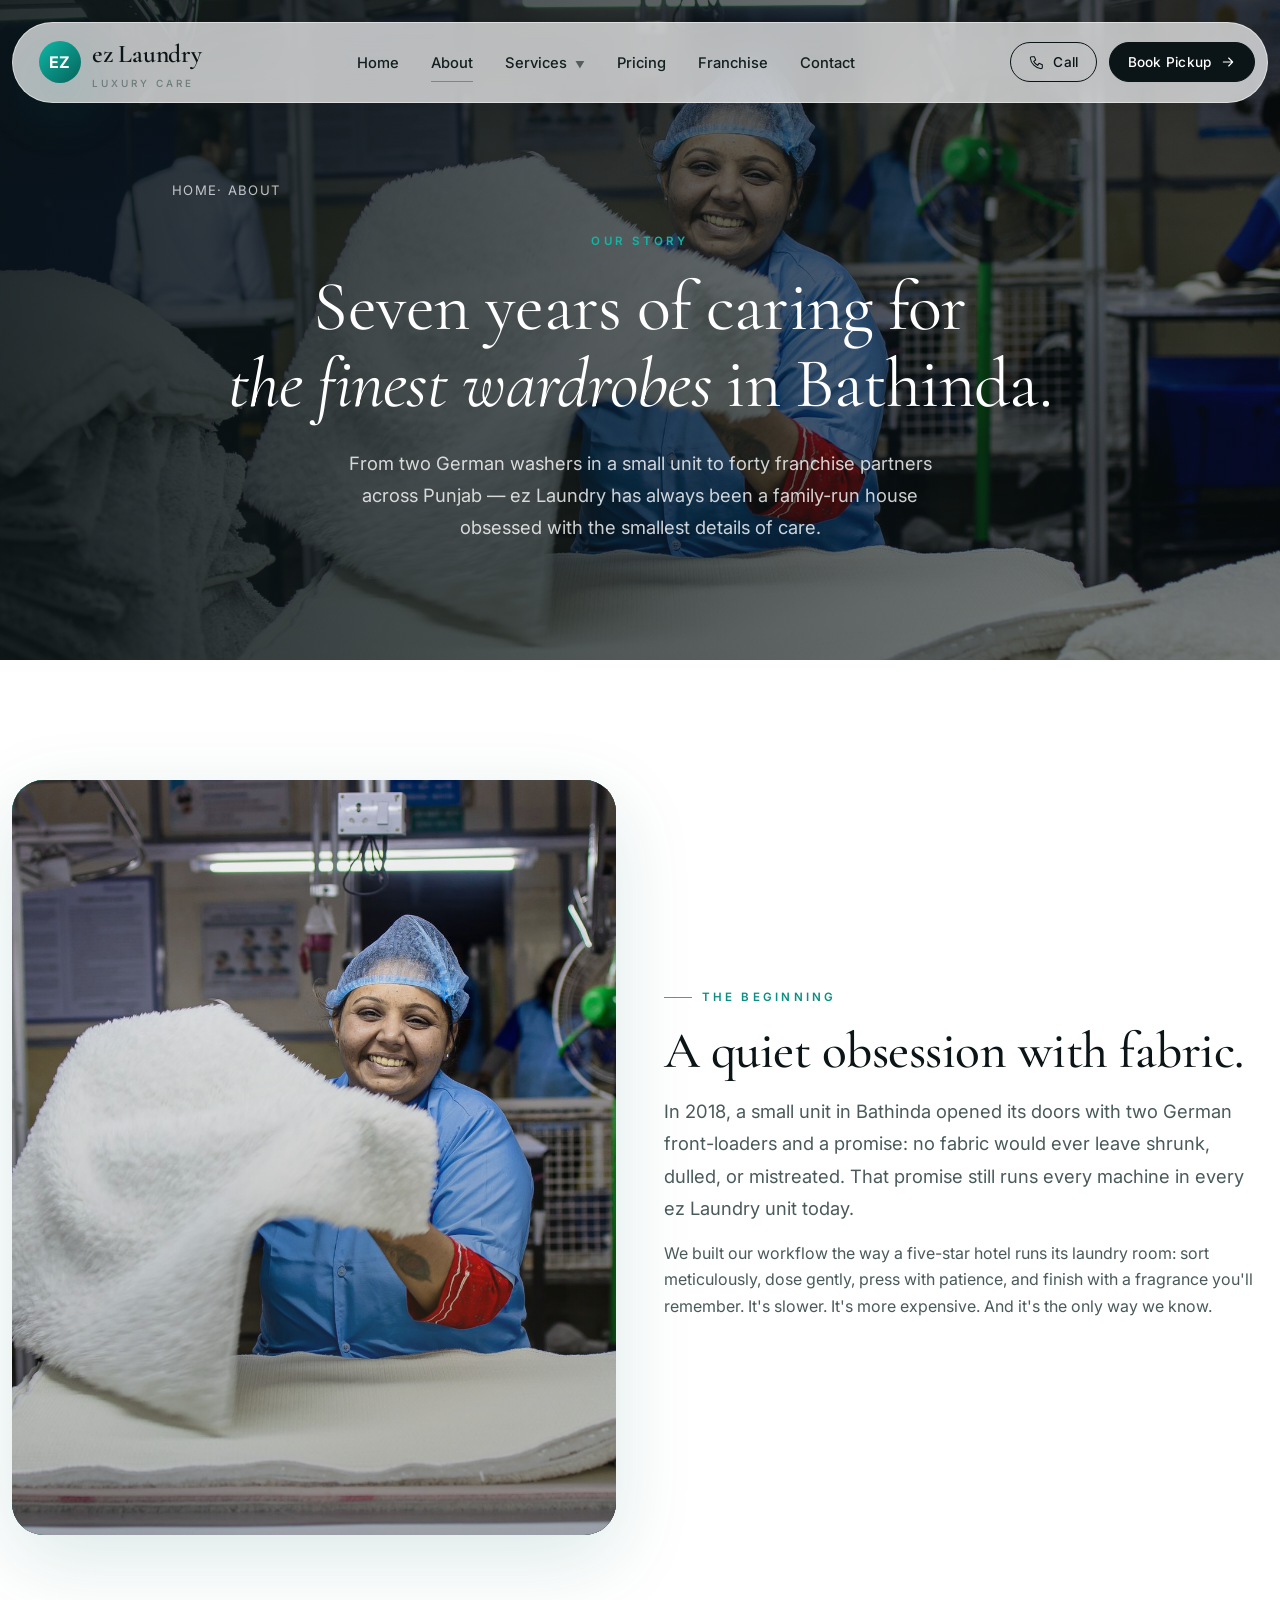
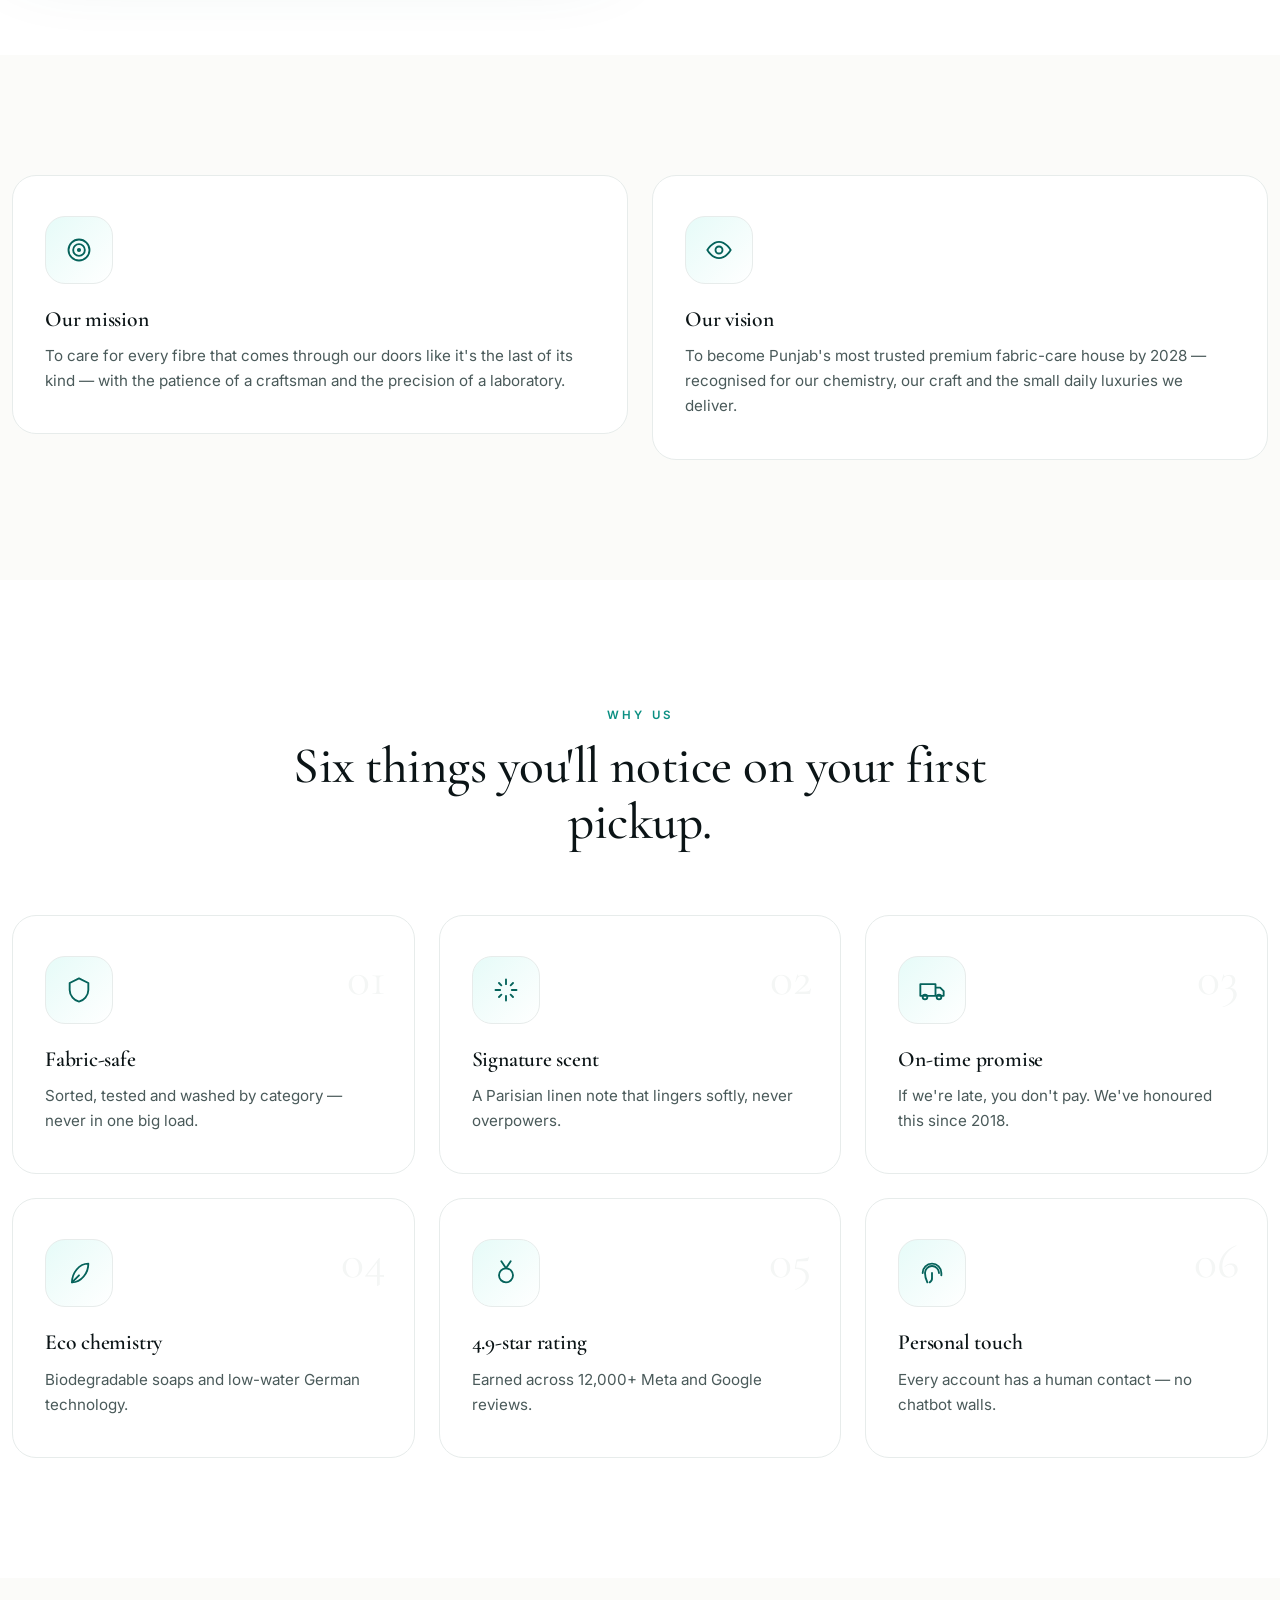
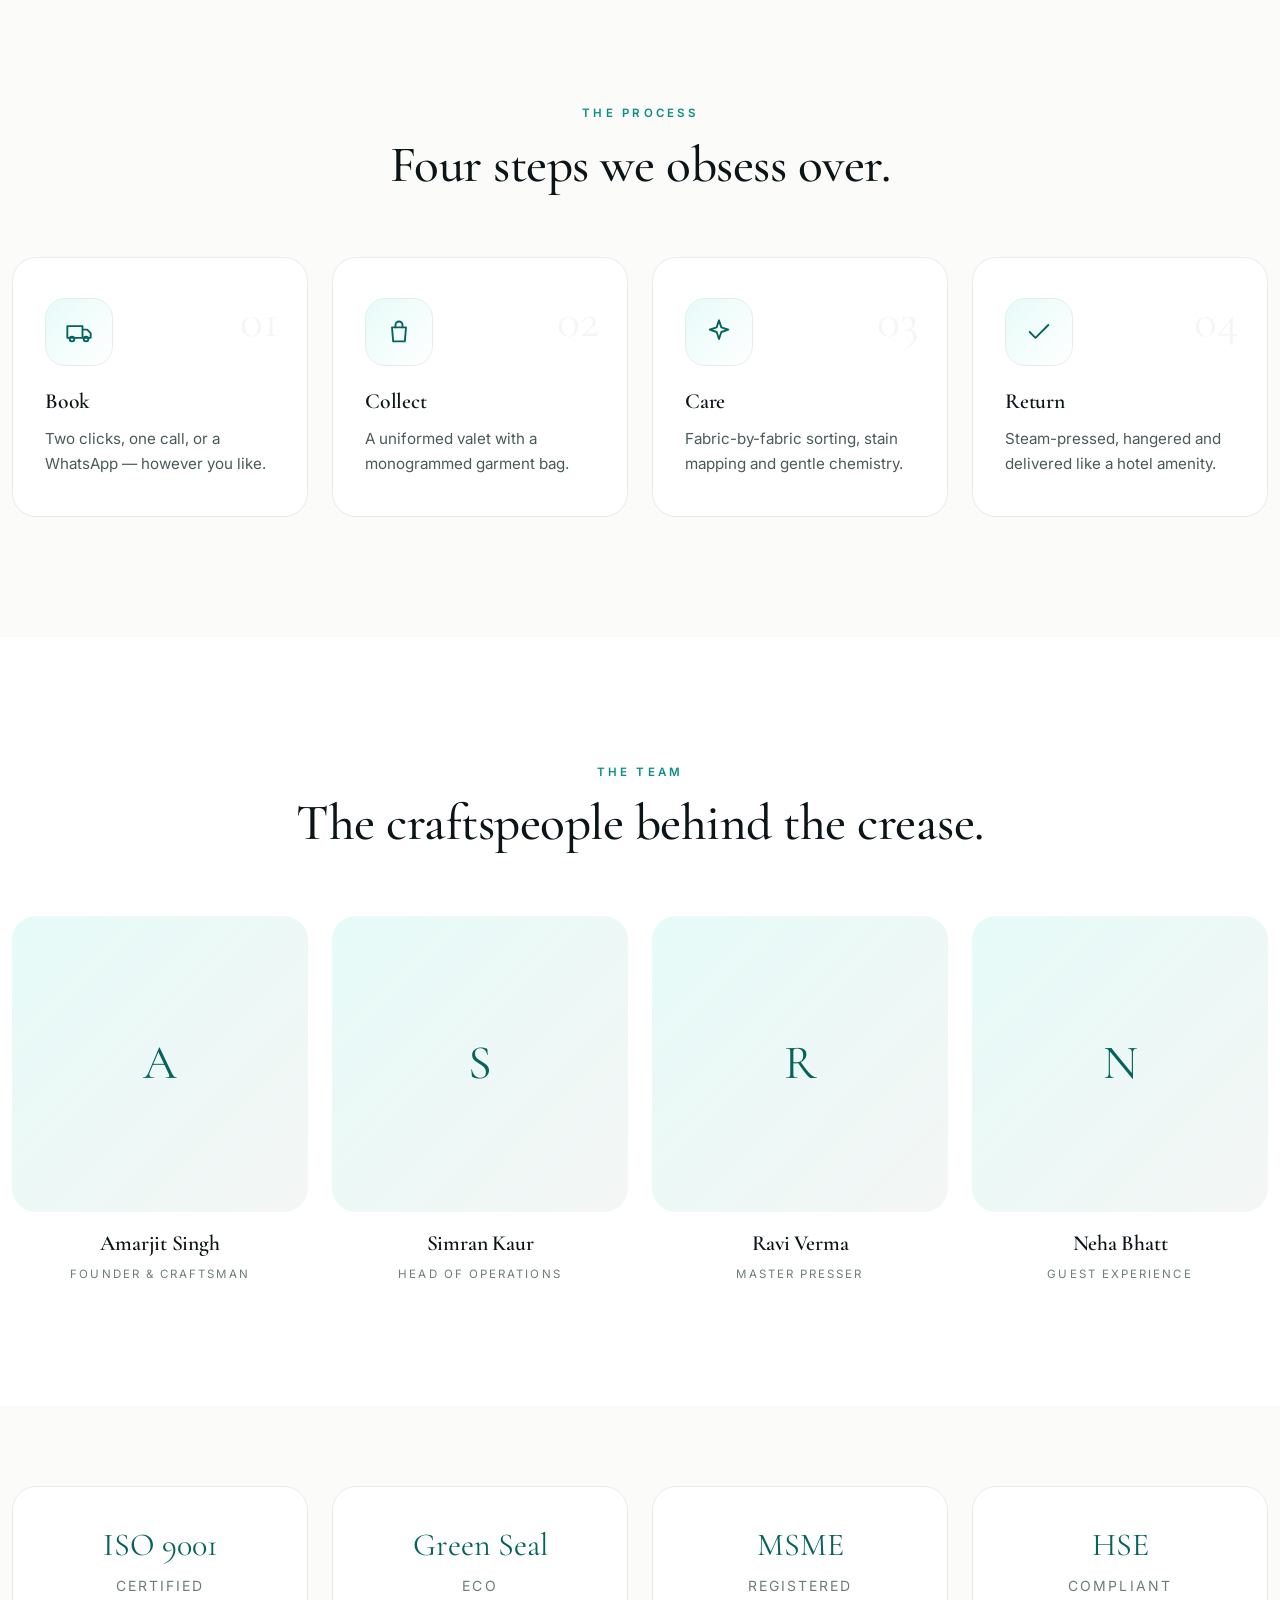
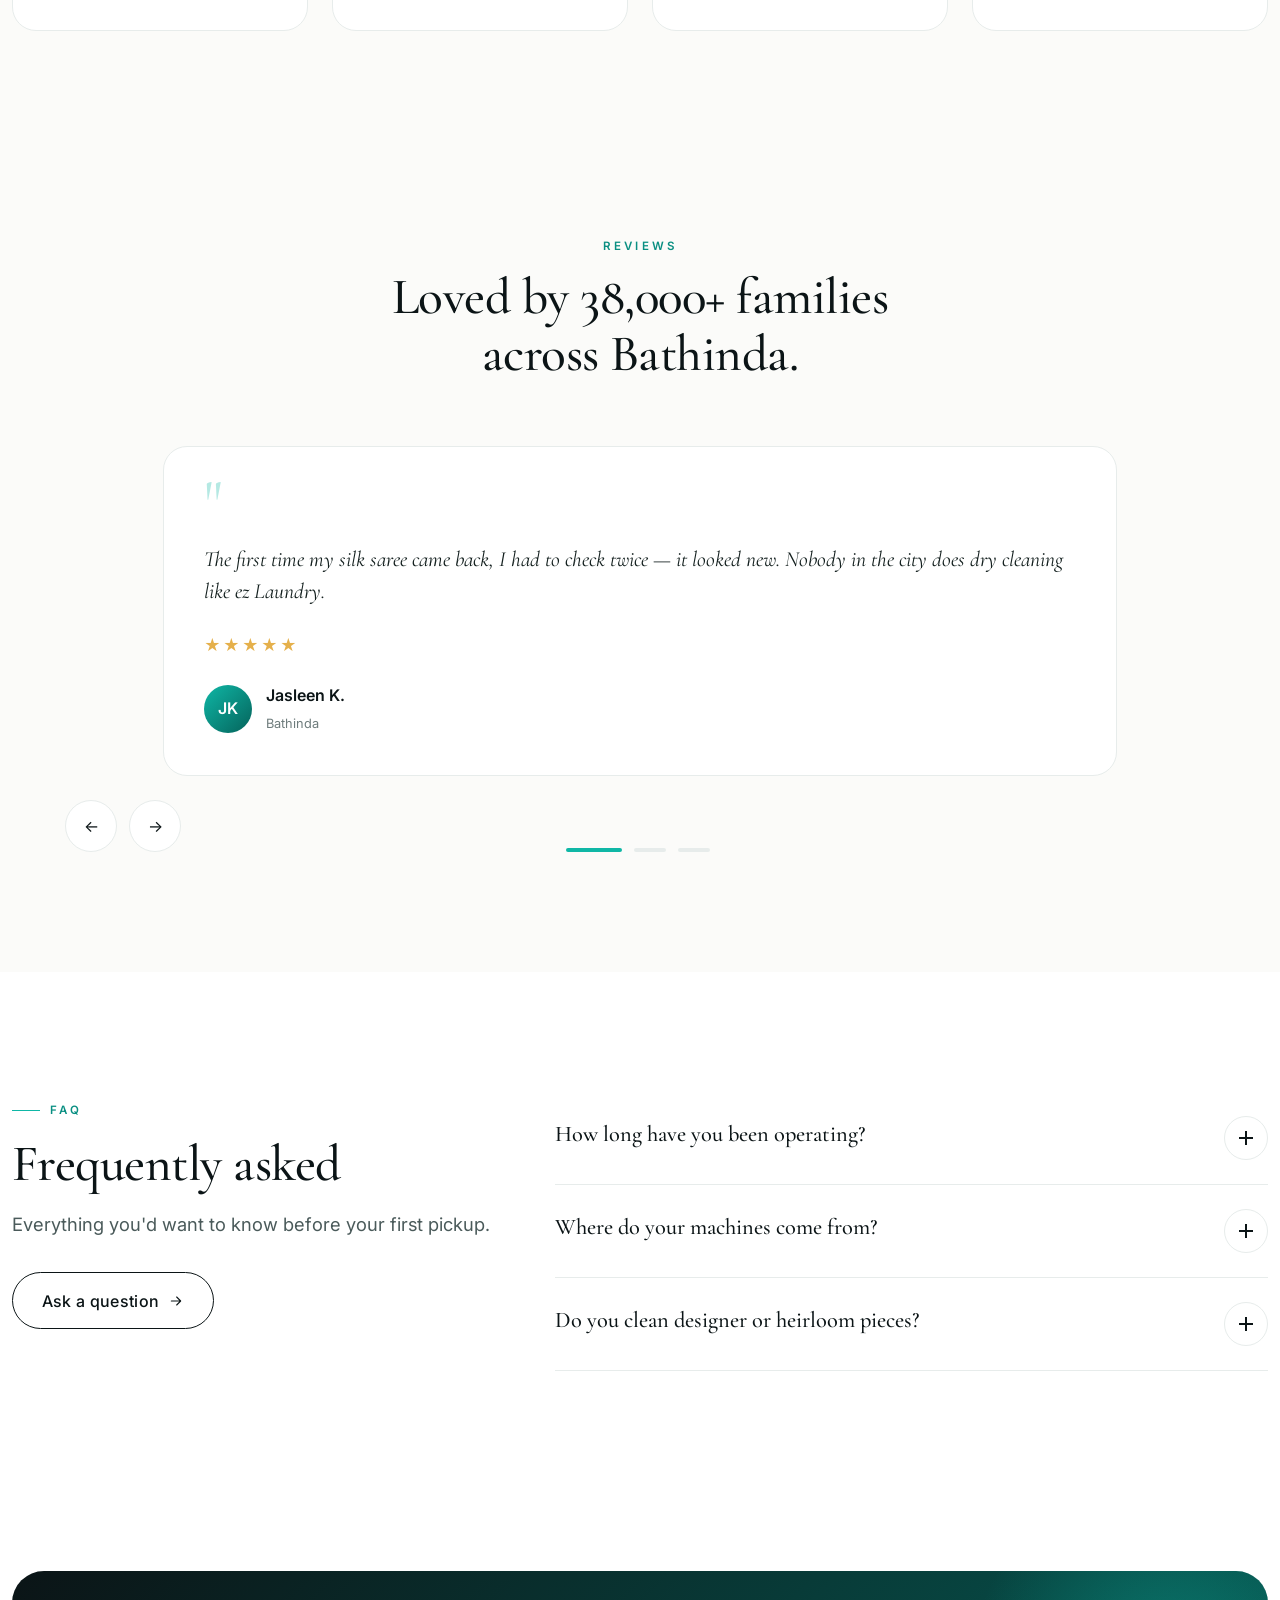
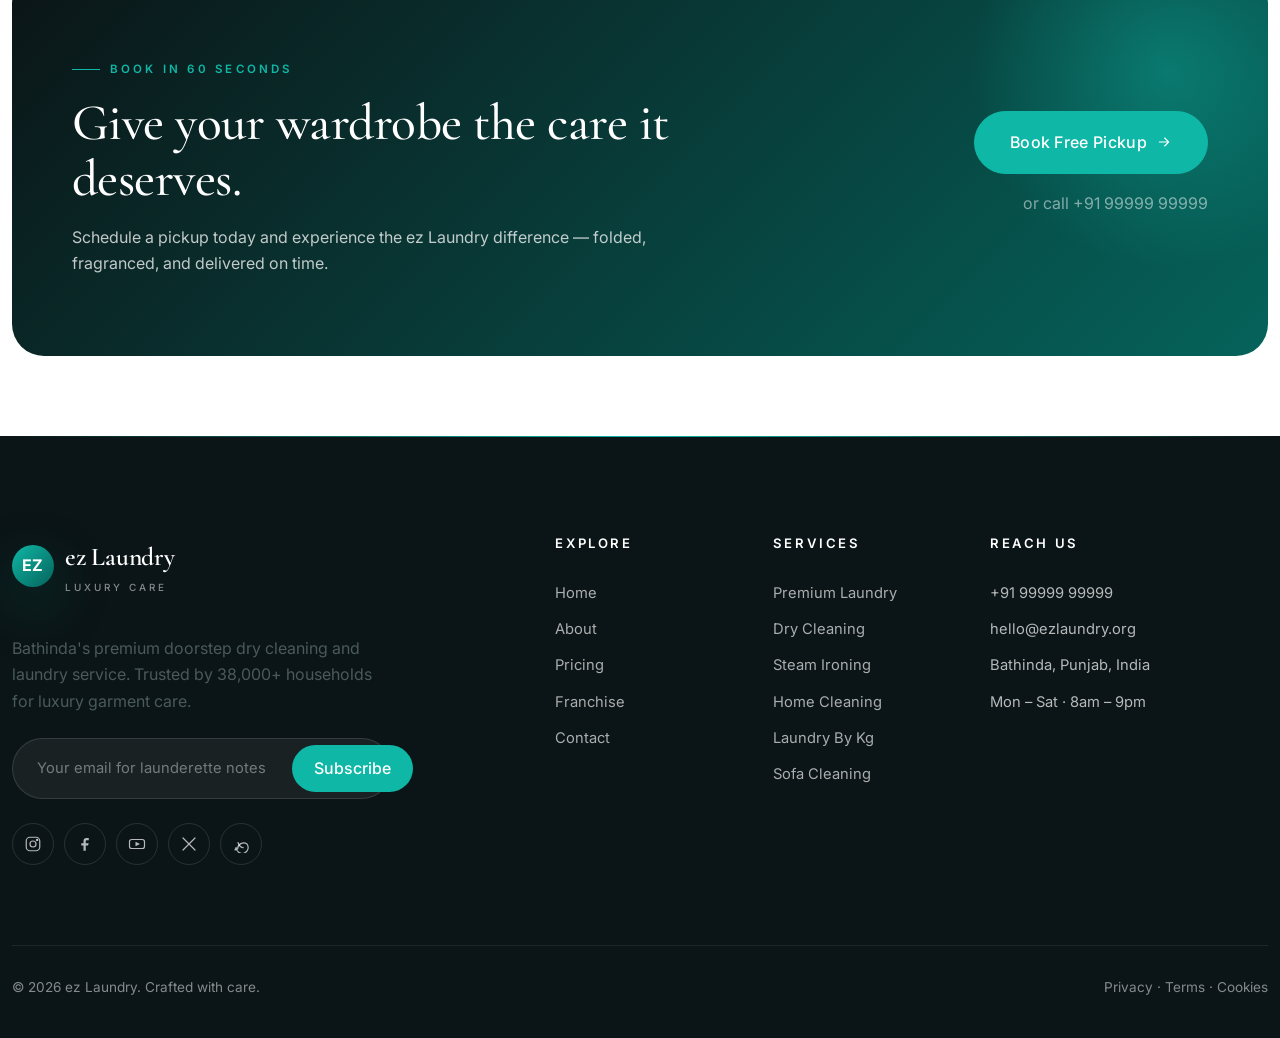
==== about.html @ 5660acc8 "Add files via upload" ====
<!doctype html>
<html lang="en">
<head>
<meta charset="utf-8">
<meta name="viewport" content="width=device-width, initial-scale=1">
<title>About · ez Laundry</title>
<meta name="description" content="The story, mission and craft team behind Bathinda&#x27;s premium doorstep laundry service.">
<meta name="author" content="EZ Laundry">
<meta property="og:title" content="About · ez Laundry">
<meta property="og:description" content="The story, mission and craft team behind Bathinda&#x27;s premium doorstep laundry service.">
<meta property="og:type" content="website">
<meta name="twitter:card" content="summary_large_image">
<link rel="icon" href="/favicon.ico">
<link rel="preconnect" href="https://fonts.googleapis.com">
<link rel="preconnect" href="https://fonts.gstatic.com" crossorigin>
<link href="https://fonts.googleapis.com/css2?family=Cormorant+Garamond:ital,wght@0,400;0,500;0,600;1,400;1,500&family=Playfair+Display:ital,wght@0,400;0,500;1,400&family=Inter:wght@300;400;500;600;700&display=swap" rel="stylesheet">
<link href="https://cdn.jsdelivr.net/npm/bootstrap@5.3.3/dist/css/bootstrap.min.css" rel="stylesheet">
<link href="assets/css/style.css" rel="stylesheet">
<link href="assets/css/responsive.css" rel="stylesheet">
</head>
<body>
<div class="page-loader"><div class="lg-brand">ez Laundry</div><div class="lg-bar"></div></div>
<div class="scroll-progress"></div>

<header class="site-header">
  <div class="container container-xl-custom">
    <div class="nav-inner">
      <a href="index.html" class="brand">
        <span class="brand-mark">EZ</span>
        <span>ez Laundry <small>Luxury Care</small></span>
      </a>
      <nav>
        <ul class="nav-main">
          <li><a href="index.html">Home</a></li>
          <li><a href="about.html">About</a></li>
          <li class="has-mega">
            <a href="#">Services <span class="caret">▼</span></a>
            <div class="mega"><a href="services/premium-laundry.html"><span class="m-ico"><svg width="18" height="18" viewBox="0 0 24 24" fill="none" stroke="currentColor" stroke-width="1.6" stroke-linecap="round" stroke-linejoin="round" aria-hidden="true"><path d="M6 4l-4 4 3 3 3-3v13h12V8l3 3 3-3-4-4-3 2-3-2h-4l-3 2z"/></svg></span><span>Premium Laundry</span></a><a href="services/dry-cleaning.html"><span class="m-ico"><svg width="18" height="18" viewBox="0 0 24 24" fill="none" stroke="currentColor" stroke-width="1.6" stroke-linecap="round" stroke-linejoin="round" aria-hidden="true"><path d="M12 2l2 6 6 2-6 2-2 6-2-6-6-2 6-2z"/></svg></span><span>Dry Cleaning</span></a><a href="services/steam-ironing.html"><span class="m-ico"><svg width="18" height="18" viewBox="0 0 24 24" fill="none" stroke="currentColor" stroke-width="1.6" stroke-linecap="round" stroke-linejoin="round" aria-hidden="true"><path d="M3 18h18M5 18c0-6 4-10 10-10h6l-2 10"/></svg></span><span>Steam Ironing</span></a><a href="services/home-cleaning.html"><span class="m-ico"><svg width="18" height="18" viewBox="0 0 24 24" fill="none" stroke="currentColor" stroke-width="1.6" stroke-linecap="round" stroke-linejoin="round" aria-hidden="true"><path d="M3 12l9-9 9 9M5 10v10h14V10"/></svg></span><span>Home Cleaning</span></a><a href="services/laundry-by-kg.html"><span class="m-ico"><svg width="18" height="18" viewBox="0 0 24 24" fill="none" stroke="currentColor" stroke-width="1.6" stroke-linecap="round" stroke-linejoin="round" aria-hidden="true"><path d="M12 3s6 7 6 12a6 6 0 01-12 0c0-5 6-12 6-12z"/></svg></span><span>Laundry By Kg</span></a><a href="services/sofa-cleaning.html"><span class="m-ico"><svg width="18" height="18" viewBox="0 0 24 24" fill="none" stroke="currentColor" stroke-width="1.6" stroke-linecap="round" stroke-linejoin="round" aria-hidden="true"><path d="M4 12v6h16v-6M6 12V8a2 2 0 012-2h8a2 2 0 012 2v4"/><path d="M2 14h20"/></svg></span><span>Sofa Cleaning</span></a><a href="services/tank-cleaning.html"><span class="m-ico"><svg width="18" height="18" viewBox="0 0 24 24" fill="none" stroke="currentColor" stroke-width="1.6" stroke-linecap="round" stroke-linejoin="round" aria-hidden="true"><path d="M12 2l8 4v6c0 5-4 9-8 10-4-1-8-5-8-10V6l8-4z"/></svg></span><span>Tank Cleaning</span></a><a href="services/bag-cleaning.html"><span class="m-ico"><svg width="18" height="18" viewBox="0 0 24 24" fill="none" stroke="currentColor" stroke-width="1.6" stroke-linecap="round" stroke-linejoin="round" aria-hidden="true"><path d="M6 8h12l-1 12H7L6 8z"/><path d="M9 8V6a3 3 0 016 0v2"/></svg></span><span>Bag Cleaning</span></a><a href="services/shoes-cleaning.html"><span class="m-ico"><svg width="18" height="18" viewBox="0 0 24 24" fill="none" stroke="currentColor" stroke-width="1.6" stroke-linecap="round" stroke-linejoin="round" aria-hidden="true"><path d="M2 16c0-2 2-4 4-4l6-4 10 4v4H2z"/></svg></span><span>Shoes Cleaning</span></a><a href="services/curtain-cleaning.html"><span class="m-ico"><svg width="18" height="18" viewBox="0 0 24 24" fill="none" stroke="currentColor" stroke-width="1.6" stroke-linecap="round" stroke-linejoin="round" aria-hidden="true"><path d="M4 4h16M6 4v16c2 0 3-2 3-4 0 2 1 4 3 4s3-2 3-4c0 2 1 4 3 4V4"/></svg></span><span>Curtain Cleaning</span></a></div>
          </li>
          <li><a href="pricing.html">Pricing</a></li>
          <li><a href="franchise.html">Franchise</a></li>
          <li><a href="contact.html">Contact</a></li>
        </ul>
      </nav>
      <div class="header-cta">
        <a href="tel:+919999999999" class="btn btn-outline-lux btn-sm"><svg width="16" height="16" viewBox="0 0 24 24" fill="none" stroke="currentColor" stroke-width="1.6" stroke-linecap="round" stroke-linejoin="round" aria-hidden="true"><path d="M4 4h4l2 5-3 2a12 12 0 006 6l2-3 5 2v4a2 2 0 01-2 2A18 18 0 012 6a2 2 0 012-2z"/></svg> Call</a>
        <a href="contact.html" class="btn btn-primary-lux btn-sm">Book Pickup <svg width="16" height="16" viewBox="0 0 24 24" fill="none" stroke="currentColor" stroke-width="1.6" stroke-linecap="round" stroke-linejoin="round" aria-hidden="true"><path d="M5 12h14M13 6l6 6-6 6"/></svg></a>
        <button class="nav-toggle" aria-label="Menu"><span></span><span></span><span></span></button>
      </div>
    </div>
  </div>
</header>
<div class="mobile-panel">
  <a href="index.html">Home</a>
  <a href="about.html">About</a>
  <a href="#">Services</a>
  <div class="sub"><a href="services/premium-laundry.html">Premium Laundry</a><a href="services/dry-cleaning.html">Dry Cleaning</a><a href="services/steam-ironing.html">Steam Ironing</a><a href="services/home-cleaning.html">Home Cleaning</a><a href="services/laundry-by-kg.html">Laundry By Kg</a><a href="services/sofa-cleaning.html">Sofa Cleaning</a><a href="services/tank-cleaning.html">Tank Cleaning</a><a href="services/bag-cleaning.html">Bag Cleaning</a><a href="services/shoes-cleaning.html">Shoes Cleaning</a><a href="services/curtain-cleaning.html">Curtain Cleaning</a></div>
  <a href="pricing.html">Pricing</a>
  <a href="franchise.html">Franchise</a>
  <a href="contact.html">Contact</a>
  <a href="contact.html" class="btn btn-primary-lux mt-4">Book Pickup <svg width="16" height="16" viewBox="0 0 24 24" fill="none" stroke="currentColor" stroke-width="1.6" stroke-linecap="round" stroke-linejoin="round" aria-hidden="true"><path d="M5 12h14M13 6l6 6-6 6"/></svg></a>
</div>
<div class="overlay"></div>

<section class="page-hero photo-hero about-photo-hero">
  <div class="container container-xl-custom">
    <div class="row justify-content-center text-center">
      <div class="col-lg-9 reveal">
        <div class="breadcrumb"><a href="index.html">Home</a> · About</div>
        <span class="eyebrow center">Our story</span>
        <h1 class="mt-3">Seven years of caring for<br><em>the finest wardrobes</em> in Bathinda.</h1>
        <p class="lead-lg mx-auto mt-4">From two German washers in a small unit to forty franchise partners across Punjab — ez Laundry has always been a family-run house obsessed with the smallest details of care.</p>
      </div>
    </div>
  </div>
</section>

<section class="section">
  <div class="container container-xl-custom">
    <div class="row g-5 align-items-center">
      <div class="col-lg-6 reveal left">
        <div class="hero-visual" style="aspect-ratio: 4/5;"><div class="hv-img"><img src="assets/images/about-workshop.jpg" alt="Professional laundry team working in a modern cleaning facility" width="1920" height="1280" loading="lazy"></div></div>
      </div>
      <div class="col-lg-6 reveal right">
        <span class="eyebrow">The beginning</span>
        <h2 class="mt-3">A quiet obsession with fabric.</h2>
        <p class="lead-lg mt-3">In 2018, a small unit in Bathinda opened its doors with two German front-loaders and a promise: no fabric would ever leave shrunk, dulled, or mistreated. That promise still runs every machine in every ez Laundry unit today.</p>
        <p class="mt-3">We built our workflow the way a five-star hotel runs its laundry room: sort meticulously, dose gently, press with patience, and finish with a fragrance you'll remember. It's slower. It's more expensive. And it's the only way we know.</p>
      </div>
    </div>
  </div>
</section>

<section class="section" style="background: var(--paper-2);">
  <div class="container container-xl-custom">
    <div class="row g-4">
      <div class="col-md-6 reveal left">
        <div class="lux-card"><div class="ico-lg"><svg width="28" height="28" viewBox="0 0 24 24" fill="none" stroke="currentColor" stroke-width="1.6" stroke-linecap="round" stroke-linejoin="round" aria-hidden="true"><circle cx="12" cy="12" r="9"/><circle cx="12" cy="12" r="5"/><circle cx="12" cy="12" r="1" fill="currentColor"/></svg></div><h4>Our mission</h4><p>To care for every fibre that comes through our doors like it's the last of its kind — with the patience of a craftsman and the precision of a laboratory.</p></div>
      </div>
      <div class="col-md-6 reveal right">
        <div class="lux-card"><div class="ico-lg"><svg width="28" height="28" viewBox="0 0 24 24" fill="none" stroke="currentColor" stroke-width="1.6" stroke-linecap="round" stroke-linejoin="round" aria-hidden="true"><path d="M2 12s4-7 10-7 10 7 10 7-4 7-10 7-10-7-10-7z"/><circle cx="12" cy="12" r="3"/></svg></div><h4>Our vision</h4><p>To become Punjab's most trusted premium fabric-care house by 2028 — recognised for our chemistry, our craft and the small daily luxuries we deliver.</p></div>
      </div>
    </div>
  </div>
</section>

<section class="section">
  <div class="container container-xl-custom">
    <div class="sh-wrap center reveal"><span class="eyebrow center">Why us</span><h2>Six things you'll notice on your first pickup.</h2></div>
    <div class="row g-4">
      <div class="col-md-6 col-lg-4 reveal"><div class="lux-card"><span class="num">01</span><div class="ico-lg"><svg width="28" height="28" viewBox="0 0 24 24" fill="none" stroke="currentColor" stroke-width="1.6" stroke-linecap="round" stroke-linejoin="round" aria-hidden="true"><path d="M12 2l8 4v6c0 5-4 9-8 10-4-1-8-5-8-10V6l8-4z"/></svg></div><h4>Fabric-safe</h4><p>Sorted, tested and washed by category — never in one big load.</p></div></div><div class="col-md-6 col-lg-4 reveal"><div class="lux-card"><span class="num">02</span><div class="ico-lg"><svg width="28" height="28" viewBox="0 0 24 24" fill="none" stroke="currentColor" stroke-width="1.6" stroke-linecap="round" stroke-linejoin="round" aria-hidden="true"><path d="M12 3v4M12 17v4M3 12h4M17 12h4M6 6l2 2M16 16l2 2M6 18l2-2M16 8l2-2"/></svg></div><h4>Signature scent</h4><p>A Parisian linen note that lingers softly, never overpowers.</p></div></div><div class="col-md-6 col-lg-4 reveal"><div class="lux-card"><span class="num">03</span><div class="ico-lg"><svg width="28" height="28" viewBox="0 0 24 24" fill="none" stroke="currentColor" stroke-width="1.6" stroke-linecap="round" stroke-linejoin="round" aria-hidden="true"><path d="M2 7h13v10H2zM15 10h4l3 3v4h-7z"/><circle cx="6" cy="18" r="2"/><circle cx="18" cy="18" r="2"/></svg></div><h4>On-time promise</h4><p>If we're late, you don't pay. We've honoured this since 2018.</p></div></div><div class="col-md-6 col-lg-4 reveal"><div class="lux-card"><span class="num">04</span><div class="ico-lg"><svg width="28" height="28" viewBox="0 0 24 24" fill="none" stroke="currentColor" stroke-width="1.6" stroke-linecap="round" stroke-linejoin="round" aria-hidden="true"><path d="M20 4c0 8-6 16-14 16 0-8 6-16 14-16z"/><path d="M6 20l6-6"/></svg></div><h4>Eco chemistry</h4><p>Biodegradable soaps and low-water German technology.</p></div></div><div class="col-md-6 col-lg-4 reveal"><div class="lux-card"><span class="num">05</span><div class="ico-lg"><svg width="28" height="28" viewBox="0 0 24 24" fill="none" stroke="currentColor" stroke-width="1.6" stroke-linecap="round" stroke-linejoin="round" aria-hidden="true"><circle cx="12" cy="14" r="6"/><path d="M8 2l4 6 4-6"/></svg></div><h4>4.9-star rating</h4><p>Earned across 12,000+ Meta and Google reviews.</p></div></div><div class="col-md-6 col-lg-4 reveal"><div class="lux-card"><span class="num">06</span><div class="ico-lg"><svg width="28" height="28" viewBox="0 0 24 24" fill="none" stroke="currentColor" stroke-width="1.6" stroke-linecap="round" stroke-linejoin="round" aria-hidden="true"><path d="M12 4a8 8 0 018 8v2M4 12a8 8 0 018-8M8 20c-1-2-2-4-2-8a6 6 0 0112 0M12 12v4a4 4 0 01-2 4"/></svg></div><h4>Personal touch</h4><p>Every account has a human contact — no chatbot walls.</p></div></div>
    </div>
  </div>
</section>

<section class="section" style="background: var(--paper-2);">
  <div class="container container-xl-custom">
    <div class="sh-wrap center reveal"><span class="eyebrow center">The process</span><h2>Four steps we obsess over.</h2></div>
    <div class="row g-4">
        <div class="col-md-6 col-lg-3 reveal" style="transition-delay:0ms">
          <div class="lux-card">
            <span class="num">01</span>
            <div class="ico-lg"><svg width="28" height="28" viewBox="0 0 24 24" fill="none" stroke="currentColor" stroke-width="1.6" stroke-linecap="round" stroke-linejoin="round" aria-hidden="true"><path d="M2 7h13v10H2zM15 10h4l3 3v4h-7z"/><circle cx="6" cy="18" r="2"/><circle cx="18" cy="18" r="2"/></svg></div>
            <h4>Book</h4>
            <p>Two clicks, one call, or a WhatsApp — however you like.</p>
          </div>
        </div>
        <div class="col-md-6 col-lg-3 reveal" style="transition-delay:80ms">
          <div class="lux-card">
            <span class="num">02</span>
            <div class="ico-lg"><svg width="28" height="28" viewBox="0 0 24 24" fill="none" stroke="currentColor" stroke-width="1.6" stroke-linecap="round" stroke-linejoin="round" aria-hidden="true"><path d="M6 8h12l-1 12H7L6 8z"/><path d="M9 8V6a3 3 0 016 0v2"/></svg></div>
            <h4>Collect</h4>
            <p>A uniformed valet with a monogrammed garment bag.</p>
          </div>
        </div>
        <div class="col-md-6 col-lg-3 reveal" style="transition-delay:160ms">
          <div class="lux-card">
            <span class="num">03</span>
            <div class="ico-lg"><svg width="28" height="28" viewBox="0 0 24 24" fill="none" stroke="currentColor" stroke-width="1.6" stroke-linecap="round" stroke-linejoin="round" aria-hidden="true"><path d="M12 2l2 6 6 2-6 2-2 6-2-6-6-2 6-2z"/></svg></div>
            <h4>Care</h4>
            <p>Fabric-by-fabric sorting, stain mapping and gentle chemistry.</p>
          </div>
        </div>
        <div class="col-md-6 col-lg-3 reveal" style="transition-delay:240ms">
          <div class="lux-card">
            <span class="num">04</span>
            <div class="ico-lg"><svg width="28" height="28" viewBox="0 0 24 24" fill="none" stroke="currentColor" stroke-width="1.6" stroke-linecap="round" stroke-linejoin="round" aria-hidden="true"><path d="M4 12l5 5L20 6"/></svg></div>
            <h4>Return</h4>
            <p>Steam-pressed, hangered and delivered like a hotel amenity.</p>
          </div>
        </div></div>
  </div>
</section>

<section class="section">
  <div class="container container-xl-custom">
    <div class="sh-wrap center reveal"><span class="eyebrow center">The team</span><h2>The craftspeople behind the crease.</h2></div>
    <div class="row g-4">
      <div class="col-6 col-lg-3 reveal">
        <div class="team-card">
          <div class="avatar">A</div>
          <h4>Amarjit Singh</h4>
          <small>Founder & Craftsman</small>
        </div>
      </div>
      <div class="col-6 col-lg-3 reveal">
        <div class="team-card">
          <div class="avatar">S</div>
          <h4>Simran Kaur</h4>
          <small>Head of Operations</small>
        </div>
      </div>
      <div class="col-6 col-lg-3 reveal">
        <div class="team-card">
          <div class="avatar">R</div>
          <h4>Ravi Verma</h4>
          <small>Master Presser</small>
        </div>
      </div>
      <div class="col-6 col-lg-3 reveal">
        <div class="team-card">
          <div class="avatar">N</div>
          <h4>Neha Bhatt</h4>
          <small>Guest Experience</small>
        </div>
      </div></div>
  </div>
</section>

<section class="section-sm" style="background: var(--paper-2);">
  <div class="container container-xl-custom">
    <div class="row g-4 justify-content-center text-center">
      <div class="col-6 col-md-3 reveal"><div style="padding:32px 20px; background:#fff; border-radius:var(--r-lg); border:1px solid var(--line);"><div style="font-family:var(--font-display); font-size:2rem; color:var(--brand-teal-deep);">ISO 9001</div><small style="letter-spacing:.15em; text-transform:uppercase; color:var(--ink-400);">Certified</small></div></div><div class="col-6 col-md-3 reveal"><div style="padding:32px 20px; background:#fff; border-radius:var(--r-lg); border:1px solid var(--line);"><div style="font-family:var(--font-display); font-size:2rem; color:var(--brand-teal-deep);">Green Seal</div><small style="letter-spacing:.15em; text-transform:uppercase; color:var(--ink-400);">Eco</small></div></div><div class="col-6 col-md-3 reveal"><div style="padding:32px 20px; background:#fff; border-radius:var(--r-lg); border:1px solid var(--line);"><div style="font-family:var(--font-display); font-size:2rem; color:var(--brand-teal-deep);">MSME</div><small style="letter-spacing:.15em; text-transform:uppercase; color:var(--ink-400);">Registered</small></div></div><div class="col-6 col-md-3 reveal"><div style="padding:32px 20px; background:#fff; border-radius:var(--r-lg); border:1px solid var(--line);"><div style="font-family:var(--font-display); font-size:2rem; color:var(--brand-teal-deep);">HSE</div><small style="letter-spacing:.15em; text-transform:uppercase; color:var(--ink-400);">Compliant</small></div></div>
    </div>
  </div>
</section>


<section class="section testimonials">
  <div class="container container-xl-custom">
    <div class="sh-wrap center reveal">
      <span class="eyebrow center">Reviews</span>
      <h2>Loved by 38,000+ families<br>across Bathinda.</h2>
    </div>
    <div class="row justify-content-center" data-testimonials>
      <div class="col-lg-11">
        <div class="row">
      <div class="t-slide col-12">
        <div class="row g-4 justify-content-center">
          <div class="col-lg-10">
            <div class="t-card">
              <div class="quote-mark">"</div>
              <blockquote>The first time my silk saree came back, I had to check twice — it looked new. Nobody in the city does dry cleaning like ez Laundry.</blockquote>
              <div class="stars">★★★★★</div>
              <div class="who">
                <div class="avatar">JK</div>
                <div><strong>Jasleen K.</strong><small>Bathinda</small></div>
              </div>
            </div>
          </div>
        </div>
      </div>
      <div class="t-slide col-12">
        <div class="row g-4 justify-content-center">
          <div class="col-lg-10">
            <div class="t-card">
              <div class="quote-mark">"</div>
              <blockquote>Pickup was on time, delivery early. Shirts pressed to hotel standard. This is easily worth twice what they charge.</blockquote>
              <div class="stars">★★★★★</div>
              <div class="who">
                <div class="avatar">RS</div>
                <div><strong>Rohit S.</strong><small>Model Town</small></div>
              </div>
            </div>
          </div>
        </div>
      </div>
      <div class="t-slide col-12">
        <div class="row g-4 justify-content-center">
          <div class="col-lg-10">
            <div class="t-card">
              <div class="quote-mark">"</div>
              <blockquote>I've moved cities twice and never found service like this. The app updates, the fragrance, the folding — every touch is thoughtful.</blockquote>
              <div class="stars">★★★★★</div>
              <div class="who">
                <div class="avatar">AM</div>
                <div><strong>Anjali M.</strong><small>Green Avenue</small></div>
              </div>
            </div>
          </div>
        </div>
      </div></div>
        <div class="d-flex justify-content-between align-items-center mt-4">
          <div class="slider-arrows"><button data-prev aria-label="Prev">←</button><button data-next aria-label="Next">→</button></div>
          <div class="slider-nav"><button class="active" aria-label="Slide 1"></button><button class="" aria-label="Slide 2"></button><button class="" aria-label="Slide 3"></button></div>
          <div style="width:120px;"></div>
        </div>
      </div>
    </div>
  </div>
</section>

<section class="section" id="faq">
  <div class="container container-xl-custom">
    <div class="row g-5">
      <div class="col-lg-5 reveal left">
        <span class="eyebrow">FAQ</span>
        <h2 class="mt-3">Frequently asked</h2>
        <p class="lead-lg mt-3">Everything you'd want to know before your first pickup.</p>
        <a href="contact.html" class="btn btn-outline-lux mt-3">Ask a question <svg width="16" height="16" viewBox="0 0 24 24" fill="none" stroke="currentColor" stroke-width="1.6" stroke-linecap="round" stroke-linejoin="round" aria-hidden="true"><path d="M5 12h14M13 6l6 6-6 6"/></svg></a>
      </div>
      <div class="col-lg-7">
    <div class="faq-item reveal">
      <div class="faq-q">How long have you been operating?<span class="plus"></span></div>
      <div class="faq-a">We opened our first ez Laundry unit in Bathinda in 2018. Seven years, 40+ franchise partners, and just over two million kilograms of care later — we're still family-run.</div>
    </div>
    <div class="faq-item reveal">
      <div class="faq-q">Where do your machines come from?<span class="plus"></span></div>
      <div class="faq-a">Front-loaders and finishing equipment are sourced from Germany and Italy. It's a heavier upfront cost, but every fibre notices.</div>
    </div>
    <div class="faq-item reveal">
      <div class="faq-q">Do you clean designer or heirloom pieces?<span class="plus"></span></div>
      <div class="faq-a">Yes — every couture piece is hand-inspected, cleaned separately and finished by our senior craft team. Ask for the Couture service when you book.</div>
    </div></div>
    </div>
  </div>
</section>

<section class="section-sm">
  <div class="container container-xl-custom">
    <div class="cta-banner reveal">
      <div class="row align-items-center g-4 position-relative">
        <div class="col-lg-7">
          <span class="eyebrow" style="color: var(--brand-teal);">Book in 60 seconds</span>
          <h2 class="mt-3">Give your wardrobe the care it deserves.</h2>
          <p class="mt-3 mb-0">Schedule a pickup today and experience the ez Laundry difference — folded, fragranced, and delivered on time.</p>
        </div>
        <div class="col-lg-5 text-lg-end">
          <a href="contact.html" class="btn btn-teal btn-lg">Book Free Pickup <svg width="16" height="16" viewBox="0 0 24 24" fill="none" stroke="currentColor" stroke-width="1.6" stroke-linecap="round" stroke-linejoin="round" aria-hidden="true"><path d="M5 12h14M13 6l6 6-6 6"/></svg></a>
          <div class="mt-3"><a href="tel:+919999999999" class="text-white-50">or call +91 99999 99999</a></div>
        </div>
      </div>
    </div>
  </div>
</section>

<footer class="site-footer">
  <div class="container container-xl-custom">
    <div class="row g-5">
      <div class="col-lg-4">
        <a href="index.html" class="brand mb-4">
          <span class="brand-mark">EZ</span>
          <span>ez Laundry <small>Luxury Care</small></span>
        </a>
        <p class="mt-3" style="max-width: 360px;">Bathinda's premium doorstep dry cleaning and laundry service. Trusted by 38,000+ households for luxury garment care.</p>
        <div class="foot-newsletter mt-4">
          <input type="email" placeholder="Your email for launderette notes">
          <button type="button">Subscribe</button>
        </div>
        <div class="social-row mt-4">
          <a href="#" aria-label="Instagram"><svg width="18" height="18" viewBox="0 0 24 24" fill="none" stroke="currentColor" stroke-width="1.6" stroke-linecap="round" stroke-linejoin="round" aria-hidden="true"><rect x="3" y="3" width="18" height="18" rx="5"/><circle cx="12" cy="12" r="4"/><circle cx="17.5" cy="6.5" r=".8" fill="currentColor"/></svg></a>
          <a href="#" aria-label="Facebook"><svg width="18" height="18" viewBox="0 0 24 24" fill="none" stroke="currentColor" stroke-width="1.6" stroke-linecap="round" stroke-linejoin="round" aria-hidden="true"><path d="M14 7h3V4h-3a4 4 0 00-4 4v3H7v3h3v7h3v-7h3l1-3h-4V8c0-.6.4-1 1-1z" fill="currentColor" stroke="none"/></svg></a>
          <a href="#" aria-label="YouTube"><svg width="18" height="18" viewBox="0 0 24 24" fill="none" stroke="currentColor" stroke-width="1.6" stroke-linecap="round" stroke-linejoin="round" aria-hidden="true"><rect x="2" y="6" width="20" height="12" rx="3"/><path d="M10 9l6 3-6 3z" fill="currentColor" stroke="none"/></svg></a>
          <a href="#" aria-label="X"><svg width="18" height="18" viewBox="0 0 24 24" fill="none" stroke="currentColor" stroke-width="1.6" stroke-linecap="round" stroke-linejoin="round" aria-hidden="true"><path d="M4 4l16 16M20 4L4 20"/></svg></a>
          <a href="#" aria-label="WhatsApp"><svg width="18" height="18" viewBox="0 0 24 24" fill="none" stroke="currentColor" stroke-width="1.6" stroke-linecap="round" stroke-linejoin="round" aria-hidden="true"><path d="M20 12a8 8 0 11-14.5 4.6L4 20l3.5-1.4A8 8 0 0120 12z"/><path d="M8 10c1 4 3 6 7 7"/></svg></a>
        </div>
      </div>
      <div class="col-6 col-lg-2 offset-lg-1">
        <h5>Explore</h5>
        <ul>
          <li><a href="index.html">Home</a></li>
          <li><a href="about.html">About</a></li>
          <li><a href="pricing.html">Pricing</a></li>
          <li><a href="franchise.html">Franchise</a></li>
          <li><a href="contact.html">Contact</a></li>
        </ul>
      </div>
      <div class="col-6 col-lg-2">
        <h5>Services</h5>
        <ul><li><a href="services/premium-laundry.html">Premium Laundry</a></li><li><a href="services/dry-cleaning.html">Dry Cleaning</a></li><li><a href="services/steam-ironing.html">Steam Ironing</a></li><li><a href="services/home-cleaning.html">Home Cleaning</a></li><li><a href="services/laundry-by-kg.html">Laundry By Kg</a></li><li><a href="services/sofa-cleaning.html">Sofa Cleaning</a></li></ul>
      </div>
      <div class="col-lg-3">
        <h5>Reach Us</h5>
        <ul>
          <li>+91 99999 99999</li>
          <li>hello@ezlaundry.org</li>
          <li>Bathinda, Punjab, India</li>
          <li>Mon – Sat · 8am – 9pm</li>
        </ul>
      </div>
    </div>
    <div class="foot-bottom">
      <span>© <span data-year></span> ez Laundry. Crafted with care.</span>
      <span>Privacy · Terms · Cookies</span>
    </div>
  </div>
</footer>
<button class="scroll-top" aria-label="Back to top"><svg width="18" height="18" viewBox="0 0 24 24" fill="none" stroke="currentColor" stroke-width="1.6" stroke-linecap="round" stroke-linejoin="round" aria-hidden="true"><path d="M5 12h14M13 6l6 6-6 6"/></svg></button>
<div class="lightbox" role="dialog" aria-hidden="true"><div class="lb-inner"></div></div>
<script src="assets/js/script.js"></script>
</body></html>
---- assets/css/style.css ----
/* =========================================================
   EZ Laundry — Luxury Cleaning Services
   Custom Design System (Bootstrap 5 base)
   ========================================================= */

:root {
  /* Brand palette */
  --brand-teal: #0FB7A6;
  --brand-teal-dark: #0A8F82;
  --brand-teal-deep: #05635B;
  --brand-aqua-soft: #E6FBF8;
  --brand-aqua-tint: #F3FBFA;

  --ink-900: #0B1416;
  --ink-800: #14201F;
  --ink-700: #1C2A2A;
  --ink-500: #4A5A5A;
  --ink-400: #6E7C7C;
  --ink-300: #9AA6A6;

  --paper: #FFFFFF;
  --paper-2: #FBFBF9;
  --paper-3: #F4F6F5;
  --line: #E7ECEB;

  --gold: #C8A96A;

  /* Typography */
  --font-display: "Cormorant Garamond", "Playfair Display", Georgia, serif;
  --font-serif: "Playfair Display", Georgia, serif;
  --font-body: "Inter", "Poppins", system-ui, -apple-system, Segoe UI, Roboto, sans-serif;

  /* Radius / Shadow */
  --r-sm: 10px;
  --r-md: 16px;
  --r-lg: 24px;
  --r-xl: 32px;
  --r-pill: 999px;

  --sh-1: 0 2px 8px rgba(11, 20, 22, 0.04);
  --sh-2: 0 12px 40px rgba(11, 20, 22, 0.08);
  --sh-3: 0 24px 80px rgba(5, 99, 91, 0.14);
  --sh-glow: 0 20px 60px rgba(15, 183, 166, 0.25);

  /* Transitions */
  --t-fast: .2s ease;
  --t-med: .35s cubic-bezier(.2,.7,.2,1);
  --t-slow: .6s cubic-bezier(.2,.7,.2,1);
}

/* ---------- Base ---------- */
* { -webkit-font-smoothing: antialiased; -moz-osx-font-smoothing: grayscale; }
html { scroll-behavior: smooth; }
body {
  font-family: var(--font-body);
  color: var(--ink-800);
  background: var(--paper);
  font-size: 16px;
  line-height: 1.65;
  overflow-x: hidden;
}
img { max-width: 100%; height: auto; display: block; }
a { color: var(--brand-teal-dark); text-decoration: none; transition: color var(--t-fast); }
a:hover { color: var(--brand-teal-deep); }

h1, h2, h3, h4, h5, .display-serif {
  font-family: var(--font-display);
  font-weight: 500;
  color: var(--ink-900);
  letter-spacing: -0.01em;
  line-height: 1.1;
}
h1 { font-size: clamp(2.5rem, 5.5vw, 5rem); }
h2 { font-size: clamp(2rem, 4vw, 3.5rem); }
h3 { font-size: clamp(1.5rem, 2.5vw, 2.25rem); }
h4 { font-size: 1.35rem; font-weight: 600; }
p  { color: var(--ink-500); }

.eyebrow {
  display: inline-flex; align-items: center; gap: .6rem;
  text-transform: uppercase;
  letter-spacing: .28em;
  font-size: .72rem;
  font-weight: 600;
  color: var(--brand-teal-dark);
  font-family: var(--font-body);
}
.eyebrow::before {
  content: ""; width: 28px; height: 1px; background: var(--brand-teal);
}
.eyebrow.center::before { display: none; }
.eyebrow.center { justify-content: center; }

.section { padding: 120px 0; position: relative; }
.section-sm { padding: 80px 0; }
.section-tight { padding: 60px 0; }

.container-xl-custom { max-width: 1320px; }

.lead-lg {
  font-size: 1.15rem;
  color: var(--ink-500);
  line-height: 1.75;
  max-width: 640px;
}

/* ---------- Buttons ---------- */
.btn {
  font-family: var(--font-body);
  font-weight: 500;
  letter-spacing: .02em;
  border-radius: var(--r-pill);
  padding: .95rem 1.8rem;
  transition: all var(--t-med);
  position: relative; overflow: hidden;
  border: 1px solid transparent;
  display: inline-flex; align-items: center; gap: .55rem;
}
.btn-lg { padding: 1.15rem 2.2rem; font-size: 1rem; }
.btn-sm { padding: .55rem 1.1rem; font-size: .85rem; }

.btn-primary-lux {
  background: var(--ink-900);
  color: #fff;
  border-color: var(--ink-900);
}
.btn-primary-lux:hover {
  background: var(--brand-teal-deep);
  border-color: var(--brand-teal-deep);
  color: #fff;
  transform: translateY(-2px);
  box-shadow: var(--sh-glow);
}

.btn-teal {
  background: var(--brand-teal);
  color: #fff;
  border-color: var(--brand-teal);
}
.btn-teal:hover {
  background: var(--brand-teal-deep);
  border-color: var(--brand-teal-deep);
  color: #fff;
  transform: translateY(-2px);
  box-shadow: var(--sh-glow);
}

.btn-outline-lux {
  background: transparent;
  color: var(--ink-900);
  border-color: var(--ink-900);
}
.btn-outline-lux:hover {
  background: var(--ink-900);
  color: #fff;
}

.btn-ghost-light {
  background: rgba(255,255,255,.12);
  color: #fff;
  border-color: rgba(255,255,255,.35);
  backdrop-filter: blur(10px);
}
.btn-ghost-light:hover {
  background: #fff; color: var(--ink-900);
}

.btn .arrow { transition: transform var(--t-med); }
.btn:hover .arrow { transform: translateX(4px); }

/* Ripple */
.btn::after {
  content: ""; position: absolute; inset: 0;
  background: radial-gradient(circle at var(--x,50%) var(--y,50%), rgba(255,255,255,.35), transparent 40%);
  opacity: 0; transition: opacity .5s;
  pointer-events: none;
}
.btn:active::after { opacity: 1; transition: 0s; }

/* ---------- Header ---------- */
.site-header {
  position: fixed; top: 0; left: 0; right: 0; z-index: 1000;
  padding: 22px 0;
  transition: all var(--t-med);
  background: transparent;
}
.site-header .nav-inner {
  background: rgba(255,255,255,.7);
  backdrop-filter: blur(24px);
  -webkit-backdrop-filter: blur(24px);
  border: 1px solid rgba(255,255,255,.5);
  border-radius: var(--r-pill);
  padding: 10px 12px 10px 26px;
  box-shadow: var(--sh-1);
  display: flex; align-items: center; justify-content: space-between;
  gap: 1.5rem;
}
.site-header.scrolled { padding: 12px 0; }
.site-header.scrolled .nav-inner {
  background: rgba(255,255,255,.92);
  box-shadow: var(--sh-2);
}

.brand {
  display: inline-flex; align-items: center; gap: .7rem;
  font-family: var(--font-display);
  font-size: 1.6rem;
  color: var(--ink-900);
  font-weight: 600;
  letter-spacing: -.01em;
}
.brand:hover { color: var(--brand-teal-deep); }
.brand-mark {
  width: 42px; height: 42px; border-radius: 50%;
  background: linear-gradient(135deg, var(--brand-teal), var(--brand-teal-deep));
  color: #fff;
  display: inline-flex; align-items: center; justify-content: center;
  font-family: var(--font-body); font-weight: 700; font-size: 1rem;
  letter-spacing: .05em;
  box-shadow: var(--sh-glow);
}
.brand small {
  display: block; font-family: var(--font-body); font-size: .62rem;
  letter-spacing: .3em; text-transform: uppercase; color: var(--ink-400);
  font-weight: 500;
}

.nav-main { display: flex; align-items: center; gap: 2rem; list-style: none; margin: 0; padding: 0; }
.nav-main a {
  color: var(--ink-800);
  font-size: .92rem; font-weight: 500;
  padding: .5rem 0;
  position: relative;
}
.nav-main a::after {
  content: ""; position: absolute; left: 0; bottom: -2px;
  width: 0; height: 1.5px; background: var(--brand-teal);
  transition: width var(--t-med);
}
.nav-main a:hover::after, .nav-main a.active::after { width: 100%; }
.nav-main .has-mega { position: relative; }
.nav-main .has-mega > a::after { display: none; }
.nav-main .caret { font-size: .6rem; margin-left: .25rem; opacity: .6; }

.mega {
  position: absolute; top: calc(100% + 24px); left: 50%; transform: translateX(-50%) translateY(10px);
  background: #fff; border-radius: var(--r-lg);
  padding: 28px; min-width: 640px;
  box-shadow: var(--sh-3);
  border: 1px solid var(--line);
  opacity: 0; visibility: hidden;
  transition: all var(--t-med);
  display: grid; grid-template-columns: 1fr 1fr; gap: 12px 28px;
  z-index: 20;
}
.has-mega:hover .mega { opacity: 1; visibility: visible; transform: translateX(-50%) translateY(0); }
.mega a {
  display: flex; align-items: center; gap: .8rem;
  padding: .65rem .75rem; border-radius: var(--r-sm);
  color: var(--ink-800); font-size: .92rem;
}
.mega a:hover { background: var(--brand-aqua-tint); color: var(--brand-teal-deep); }
.mega a::after { display: none; }
.mega .m-ico {
  width: 34px; height: 34px; border-radius: 50%;
  background: var(--brand-aqua-soft); color: var(--brand-teal-deep);
  display: inline-flex; align-items: center; justify-content: center;
  flex-shrink: 0;
}

.header-cta { display: flex; align-items: center; gap: .75rem; }

.nav-toggle {
  display: none;
  width: 44px; height: 44px; border-radius: 50%;
  border: 1px solid var(--line);
  background: #fff;
  flex-direction: column; align-items: center; justify-content: center; gap: 5px;
}
.nav-toggle span {
  width: 18px; height: 1.5px; background: var(--ink-900); transition: all var(--t-fast);
}
.nav-toggle.open span:nth-child(1) { transform: translateY(6px) rotate(45deg); }
.nav-toggle.open span:nth-child(2) { opacity: 0; }
.nav-toggle.open span:nth-child(3) { transform: translateY(-7px) rotate(-45deg); }

.mobile-panel {
  position: fixed; top: 0; right: -100%; width: min(420px, 100%); height: 100vh;
  background: #fff; z-index: 999; transition: right var(--t-med);
  padding: 100px 32px 32px; overflow-y: auto;
  box-shadow: -20px 0 60px rgba(0,0,0,.1);
}
.mobile-panel.open { right: 0; }
.mobile-panel a {
  display: block; padding: 14px 0; border-bottom: 1px solid var(--line);
  color: var(--ink-900); font-family: var(--font-display); font-size: 1.4rem;
}
.mobile-panel .sub a { font-family: var(--font-body); font-size: .95rem; padding: 8px 0; border: 0; color: var(--ink-500); }
.mobile-panel .sub { padding-left: 12px; margin-bottom: 10px; }
.overlay {
  position: fixed; inset: 0; background: rgba(11,20,22,.4);
  opacity: 0; visibility: hidden; transition: all var(--t-med); z-index: 998;
  backdrop-filter: blur(4px);
}
.overlay.open { opacity: 1; visibility: visible; }

/* ---------- Hero ---------- */
.hero {
  position: relative;
  padding: 200px 0 120px;
  background:
    radial-gradient(ellipse at top right, var(--brand-aqua-soft) 0%, transparent 55%),
    radial-gradient(ellipse at bottom left, #F7F5EE 0%, transparent 60%),
    var(--paper);
  overflow: hidden;
}
.hero .float {
  position: absolute; border-radius: 50%;
  filter: blur(80px); opacity: .55; pointer-events: none;
  animation: float 12s ease-in-out infinite;
}
.hero .float.f1 { width: 340px; height: 340px; background: var(--brand-teal); top: 10%; right: -80px; }
.hero .float.f2 { width: 260px; height: 260px; background: var(--gold); bottom: -60px; left: 20%; animation-delay: -4s; }
@keyframes float {
  0%,100% { transform: translateY(0) translateX(0); }
  50% { transform: translateY(-30px) translateX(20px); }
}

.hero-eyebrow-row {
  display: inline-flex; align-items: center; gap: 12px;
  padding: 8px 8px 8px 18px; border-radius: var(--r-pill);
  background: rgba(255,255,255,.7);
  border: 1px solid var(--line);
  backdrop-filter: blur(12px);
  margin-bottom: 32px;
}
.hero-eyebrow-row .dot {
  width: 8px; height: 8px; border-radius: 50%; background: var(--brand-teal);
  box-shadow: 0 0 0 4px rgba(15,183,166,.2);
  animation: pulse 2s infinite;
}
@keyframes pulse {
  0%,100% { box-shadow: 0 0 0 4px rgba(15,183,166,.2); }
  50% { box-shadow: 0 0 0 8px rgba(15,183,166,0); }
}
.hero-eyebrow-row .pill {
  background: var(--ink-900); color: #fff;
  padding: 6px 14px; border-radius: var(--r-pill);
  font-size: .72rem; letter-spacing: .18em; text-transform: uppercase;
}

.hero h1 {
  font-weight: 400;
}
.hero h1 em {
  font-style: italic;
  color: var(--brand-teal-deep);
  font-weight: 400;
}
.hero h1 .underline-hand {
  position: relative; display: inline-block;
}
.hero h1 .underline-hand::after {
  content: ""; position: absolute; left: 0; right: 0; bottom: 4px;
  height: 10px; background: var(--brand-aqua-soft); z-index: -1;
  border-radius: 4px;
}

.hero-meta { display: flex; gap: 32px; margin-top: 40px; flex-wrap: wrap; }
.hero-meta .item { display: flex; align-items: center; gap: 12px; }
.hero-meta .item .ico {
  width: 44px; height: 44px; border-radius: 50%;
  background: #fff; border: 1px solid var(--line);
  display: inline-flex; align-items: center; justify-content: center;
  color: var(--brand-teal-deep);
  box-shadow: var(--sh-1);
}
.hero-meta strong { color: var(--ink-900); font-weight: 600; display: block; }
.hero-meta small { color: var(--ink-400); font-size: .78rem; letter-spacing: .05em; }

.hero-visual {
  position: relative;
  border-radius: var(--r-xl);
  overflow: hidden;
  aspect-ratio: 4/5;
  background: linear-gradient(135deg, var(--brand-teal-deep), var(--ink-900));
  box-shadow: var(--sh-3);
}
.hero-visual .hv-img {
  position: absolute; inset: 0;
  background: linear-gradient(135deg, var(--brand-teal) 0%, var(--brand-teal-deep) 50%, var(--ink-800) 100%);
}
.hero-visual .hv-img img {
  position: absolute; inset: 0; z-index: 0;
  width: 100%; height: 100%; object-fit: cover; display: block;
}
.hero-visual .hv-img::before {
  content: ""; position: absolute; inset: 0;
  z-index: 1; pointer-events: none;
  background:
    linear-gradient(180deg, rgba(11,20,22,.04), rgba(11,20,22,.28)),
    radial-gradient(circle at 30% 30%, rgba(255,255,255,.12), transparent 40%),
    radial-gradient(circle at 70% 70%, rgba(200,169,106,.16), transparent 40%);
}
.hero-visual svg { 
  /* position: absolute; */
   inset: 0;
    width: 72%; 
    height: 100%; }

.hero-badge {
  position: absolute; z-index: 3;
  background: rgba(255,255,255,.95); backdrop-filter: blur(12px);
  padding: 16px 20px; border-radius: var(--r-md);
  box-shadow: var(--sh-2);
  display: flex; align-items: center; gap: 12px;
  animation: floatY 5s ease-in-out infinite;
}
.hero-badge.tl { top: 30px; left: 10px; }
.hero-badge.br { bottom: 40px; right: -20px; animation-delay: -2.5s; }
.hero-badge .ico {
  width: 44px; height: 44px; border-radius: 12px;
  background: var(--brand-aqua-soft); color: var(--brand-teal-deep);
  display: inline-flex; align-items: center; justify-content: center;
}
.hero-badge strong { display: block; font-family: var(--font-display); font-size: 1.3rem; color: var(--ink-900); line-height: 1; }
.hero-badge small { display: block; color: var(--ink-400); font-size: .72rem; letter-spacing: .1em; text-transform: uppercase; }
@keyframes floatY { 0%,100%{transform:translateY(0);} 50%{transform:translateY(-10px);} }

/* Marquee / trust */
.trust-strip {
  padding: 40px 0; border-top: 1px solid var(--line); border-bottom: 1px solid var(--line);
  overflow: hidden;
  background: var(--paper);
}
.marquee { display: flex; gap: 80px; animation: marquee 30s linear infinite; white-space: nowrap; }
.marquee span {
  font-family: var(--font-display); font-size: 1.5rem; color: var(--ink-300);
  display: inline-flex; align-items: center; gap: 80px;
}
.marquee span::after { content: "✦"; color: var(--brand-teal); font-size: .9rem; }
@keyframes marquee { to { transform: translateX(-50%); } }

/* ---------- Section headings ---------- */
.sh-wrap { max-width: 720px; margin-bottom: 64px; }
.sh-wrap.center { margin-left: auto; margin-right: auto; text-align: center; }
.sh-wrap h2 { margin: 12px 0 20px; }

/* ---------- Cards ---------- */
.lux-card {
  background: #fff;
  border: 1px solid var(--line);
  border-radius: var(--r-lg);
  padding: 40px 32px;
  transition: all var(--t-med);
  position: relative;
  overflow: hidden;
  /* height: 100%; */
}
.lux-card:hover {
  transform: translateY(-8px);
  box-shadow: var(--sh-3);
  border-color: transparent;
}
.lux-card .num {
  position: absolute; top: 24px; right: 28px;
  font-family: var(--font-display); font-size: 3rem;
  color: var(--paper-3); font-weight: 400;
  transition: color var(--t-med);
}
.lux-card:hover .num { color: var(--brand-aqua-soft); }
.lux-card .ico-lg {
  width: 68px; height: 68px; border-radius: 20px;
  background: linear-gradient(135deg, var(--brand-aqua-soft), #fff);
  color: var(--brand-teal-deep);
  display: inline-flex; align-items: center; justify-content: center;
  margin-bottom: 24px;
  border: 1px solid var(--line);
  transition: all var(--t-med);
}
.lux-card:hover .ico-lg {
  background: linear-gradient(135deg, var(--brand-teal), var(--brand-teal-deep));
  color: #fff;
  transform: rotate(-6deg) scale(1.05);
}
.lux-card h4 { margin-bottom: 12px; }
.lux-card p { font-size: .95rem; margin-bottom: 0; }
.lux-card .link {
  display: inline-flex; align-items: center; gap: 8px;
  margin-top: 22px; font-size: .88rem; font-weight: 600;
  color: var(--ink-900); text-transform: uppercase; letter-spacing: .15em;
}
.lux-card .link .arrow { transition: transform var(--t-med); }
.lux-card:hover .link .arrow { transform: translateX(6px); }

/* Service tile with image */
.service-tile {
  position: relative; border-radius: var(--r-lg); overflow: hidden;
  aspect-ratio: 4/5;
  background: linear-gradient(180deg, var(--paper-3), var(--paper-2));
  display: flex; flex-direction: column; justify-content: flex-end;
  padding: 32px;
  transition: all var(--t-med);
  border: 1px solid var(--line);
  color: var(--ink-900);
}
.service-tile::before {
  content: ""; position: absolute; inset: 0;
  background: linear-gradient(180deg, transparent 40%, rgba(11,20,22,.75) 100%);
  opacity: 0; transition: opacity var(--t-med);
}
.service-tile .art {
  position: absolute; inset: 0;
  background: linear-gradient(135deg, var(--brand-aqua-soft), var(--paper-3));
  display: flex; align-items: center; justify-content: center;
  transition: transform var(--t-slow);
}
.service-tile:hover .art { transform: scale(1.08); }
.service-tile:hover::before { opacity: 1; }
.service-tile:hover { color: #fff; box-shadow: var(--sh-3); }
.service-tile .art svg { width: 60%; height: 60%; opacity: .4; color: var(--brand-teal-deep); }
.service-tile .content { position: relative; z-index: 2; }
.service-tile h4 { font-size: 1.5rem; margin-bottom: 6px; color: inherit; }
.service-tile small { text-transform: uppercase; letter-spacing: .2em; font-size: .7rem; opacity: .7; }
.service-tile .go {
  position: absolute; top: 24px; right: 24px; z-index: 2;
  width: 44px; height: 44px; border-radius: 50%;
  background: rgba(255,255,255,.9); backdrop-filter: blur(8px);
  color: var(--ink-900);
  display: inline-flex; align-items: center; justify-content: center;
  transition: all var(--t-med);
}
.service-tile:hover .go { background: var(--brand-teal); color: #fff; transform: rotate(-45deg); }

/* ---------- Process timeline ---------- */
.timeline {
  position: relative; padding: 40px 0;
}
.timeline::before {
  content: ""; position: absolute; left: 50%; top: 0; bottom: 0;
  width: 1px; background: linear-gradient(180deg, transparent, var(--brand-teal), transparent);
}
.tl-item {
  display: grid; grid-template-columns: 1fr 80px 1fr; align-items: center;
  gap: 40px; margin-bottom: 60px;
}
.tl-item:nth-child(even) .tl-content { grid-column: 3; text-align: left; }
.tl-item:nth-child(even) .tl-spacer { grid-column: 1; }
.tl-content { text-align: right; padding: 24px; }
.tl-item:nth-child(odd) .tl-content { grid-column: 1; }
.tl-item:nth-child(odd) .tl-spacer { grid-column: 3; }
.tl-dot {
  grid-column: 2; justify-self: center;
  width: 80px; height: 80px; border-radius: 50%;
  background: #fff; border: 1px solid var(--line);
  display: flex; align-items: center; justify-content: center;
  font-family: var(--font-display); font-size: 1.5rem;
  color: var(--brand-teal-deep);
  box-shadow: var(--sh-2); position: relative; z-index: 2;
  transition: all var(--t-med);
}
.tl-item:hover .tl-dot {
  background: var(--brand-teal); color: #fff; transform: scale(1.1);
}
.tl-content h4 { margin-bottom: 8px; }
.tl-content p { margin: 0; font-size: .95rem; }

/* ---------- Feature split ---------- */
.feature-split { padding: 0; }
.feature-split .cell {
  padding: 100px 60px;
}
.feature-split .cell.dark {
  background: var(--ink-900); color: rgba(255,255,255,.85);
}
.feature-split .cell.dark h2 { color: #fff; }
.feature-split .cell.dark p { color: rgba(255,255,255,.7); }
.feature-split .cell.dark .eyebrow { color: var(--brand-teal); }

/* Stats */
.stats-strip {
  background: var(--ink-900); color: #fff;
  padding: 100px 0;
  position: relative; overflow: hidden;
}
.stats-strip::before {
  content: ""; position: absolute; inset: 0;
  background: radial-gradient(circle at 20% 50%, rgba(15,183,166,.15), transparent 50%),
              radial-gradient(circle at 80% 20%, rgba(200,169,106,.1), transparent 50%);
}
.stat-item { position: relative; text-align: center; }
.stat-item .num-big {
  font-family: var(--font-display); font-size: clamp(3rem, 6vw, 5rem);
  font-weight: 400; color: #fff; line-height: 1;
  background: linear-gradient(180deg, #fff 40%, var(--brand-teal) 100%);
  -webkit-background-clip: text; background-clip: text;
  -webkit-text-fill-color: transparent;
}
.stat-item .label { display: block; margin-top: 12px; color: rgba(255,255,255,.7); letter-spacing: .15em; text-transform: uppercase; font-size: .78rem; }

/* Testimonial */
.testimonials { background: var(--paper-2); }
.t-card {
  background: #fff; border: 1px solid var(--line); border-radius: var(--r-lg);
  padding: 40px; height: 100%;
  display: flex; flex-direction: column; gap: 24px;
  transition: all var(--t-med);
}
.t-card:hover { transform: translateY(-6px); box-shadow: var(--sh-2); }
.t-card .quote-mark {
  font-family: var(--font-display); font-size: 4rem; line-height: 0.5;
  color: var(--brand-teal); opacity: .3;
}
.t-card blockquote {
  font-family: var(--font-display); font-size: 1.35rem; line-height: 1.5;
  color: var(--ink-800); font-weight: 400; font-style: italic; margin: 0;
}
.t-card .stars { color: #E5B04B; letter-spacing: 2px; }
.t-card .who { display: flex; align-items: center; gap: 14px; margin-top: auto; }
.t-card .avatar {
  width: 48px; height: 48px; border-radius: 50%;
  background: linear-gradient(135deg, var(--brand-teal), var(--brand-teal-deep));
  color: #fff; font-weight: 600;
  display: inline-flex; align-items: center; justify-content: center;
}
.t-card .who strong { color: var(--ink-900); display: block; font-weight: 600; }
.t-card .who small { color: var(--ink-400); font-size: .8rem; }

/* Slider dots */
.slider-nav { display: flex; align-items: center; justify-content: center; gap: 12px; margin-top: 48px; }
.slider-nav button {
  border: 0; background: var(--line);
  width: 32px; height: 4px; border-radius: 4px;
  transition: all var(--t-med); cursor: pointer;
}
.slider-nav button.active { background: var(--brand-teal); width: 56px; }
.slider-arrows { display: flex; gap: 12px; }
.slider-arrows button {
  width: 52px; height: 52px; border-radius: 50%;
  border: 1px solid var(--line); background: #fff;
  color: var(--ink-900); transition: all var(--t-fast);
  display: inline-flex; align-items: center; justify-content: center;
}
.slider-arrows button:hover { background: var(--ink-900); color: #fff; border-color: var(--ink-900); }

/* ---------- Pricing ---------- */
.price-card {
  background: #fff; border: 1px solid var(--line);
  border-radius: var(--r-lg); padding: 44px 36px;
  transition: all var(--t-med); position: relative; height: 100%;
  display: flex; flex-direction: column;
}
.price-card.featured {
  background: var(--ink-900); color: #fff; border-color: var(--ink-900);
  box-shadow: var(--sh-3);
  transform: translateY(-12px);
}
.price-card.featured h4, .price-card.featured .price { color: #fff; }
.price-card.featured p, .price-card.featured li { color: rgba(255,255,255,.75); }
.price-card.featured .eyebrow { color: var(--brand-teal); }
.price-card.featured .badge-top {
  position: absolute; top: -14px; left: 50%; transform: translateX(-50%);
  background: var(--brand-teal); color: #fff; padding: 6px 16px;
  border-radius: var(--r-pill); font-size: .72rem; letter-spacing: .18em;
  text-transform: uppercase; font-weight: 600;
}
.price-card:hover { transform: translateY(-8px); box-shadow: var(--sh-2); }
.price-card.featured:hover { transform: translateY(-16px); }
.price-card .price {
  font-family: var(--font-display); font-size: 3.5rem; font-weight: 500;
  color: var(--ink-900); line-height: 1; margin: 20px 0 8px;
}
.price-card .price small { font-size: 1rem; color: var(--ink-400); font-family: var(--font-body); font-weight: 400; }
.price-card ul { list-style: none; padding: 0; margin: 24px 0; }
.price-card li {
  padding: 10px 0; border-bottom: 1px dashed var(--line);
  color: var(--ink-500); font-size: .94rem;
  display: flex; align-items: center; gap: 10px;
}
.price-card.featured li { border-color: rgba(255,255,255,.12); }
.price-card li .check {
  width: 20px; height: 20px; border-radius: 50%;
  background: var(--brand-aqua-soft); color: var(--brand-teal-deep);
  display: inline-flex; align-items: center; justify-content: center;
  flex-shrink: 0;
}
.price-card.featured li .check { background: rgba(15,183,166,.2); color: var(--brand-teal); }

/* ---------- FAQ ---------- */
.faq-item {
  border-bottom: 1px solid var(--line);
  padding: 24px 0;
  cursor: pointer;
}
.faq-q {
  display: flex; align-items: flex-start; justify-content: space-between; gap: 24px;
  font-family: var(--font-display); font-size: 1.4rem; color: var(--ink-900);
  font-weight: 500;
}
.faq-q .plus {
  width: 44px; height: 44px; border-radius: 50%; border: 1px solid var(--line);
  display: inline-flex; align-items: center; justify-content: center;
  flex-shrink: 0; transition: all var(--t-med); position: relative;
}
.faq-q .plus::before, .faq-q .plus::after {
  content: ""; position: absolute; background: var(--ink-900);
}
.faq-q .plus::before { width: 14px; height: 1.5px; }
.faq-q .plus::after { width: 1.5px; height: 14px; transition: transform var(--t-med); }
.faq-item.open .faq-q .plus { background: var(--brand-teal); border-color: var(--brand-teal); }
.faq-item.open .faq-q .plus::before, .faq-item.open .faq-q .plus::after { background: #fff; }
.faq-item.open .faq-q .plus::after { transform: rotate(90deg); }
.faq-a {
  max-height: 0; overflow: hidden; transition: max-height var(--t-med), padding var(--t-med), opacity var(--t-med);
  color: var(--ink-500); padding-right: 68px; opacity: 0;
}
.faq-item.open .faq-a { max-height: 400px; padding-top: 16px; opacity: 1; }

/* ---------- Gallery / Filter ---------- */
.gallery-filter { display: flex; flex-wrap: wrap; justify-content: center; gap: 8px; margin-bottom: 40px; }
.gallery-filter button {
  border: 1px solid var(--line); background: #fff;
  padding: 10px 20px; border-radius: var(--r-pill);
  font-size: .88rem; color: var(--ink-500); cursor: pointer;
  transition: all var(--t-fast);
}
.gallery-filter button.active, .gallery-filter button:hover {
  background: var(--ink-900); color: #fff; border-color: var(--ink-900);
}
.gallery-grid { display: grid; grid-template-columns: repeat(4,1fr); gap: 20px; }
.gallery-item {
  aspect-ratio: 1; border-radius: var(--r-md); overflow: hidden; cursor: pointer;
  position: relative; background: var(--paper-3);
  transition: transform var(--t-med);
}
.gallery-item:hover { transform: scale(1.02); }
.gallery-item .art {
  position: absolute; inset: 0; display: flex; align-items: center; justify-content: center;
  transition: transform var(--t-slow);
}
.gallery-item:hover .art { transform: scale(1.08); }
.gallery-item::after {
  content: ""; position: absolute; inset: 0;
  background: linear-gradient(180deg, transparent 60%, rgba(11,20,22,.6));
  opacity: 0; transition: opacity var(--t-med);
}
.gallery-item:hover::after { opacity: 1; }
.gallery-item .zoom {
  position: absolute; bottom: 16px; right: 16px; z-index: 3;
  width: 40px; height: 40px; border-radius: 50%; background: #fff;
  color: var(--ink-900);
  display: inline-flex; align-items: center; justify-content: center;
  opacity: 0; transform: translateY(10px); transition: all var(--t-med);
}
.gallery-item:hover .zoom { opacity: 1; transform: translateY(0); }

/* Lightbox */
.lightbox {
  position: fixed; inset: 0; background: rgba(11,20,22,.92);
  z-index: 1100; display: none; align-items: center; justify-content: center;
  padding: 40px;
}
.lightbox.open { display: flex; }
.lightbox .lb-inner {
  max-width: 900px; width: 100%; aspect-ratio: 4/3; border-radius: var(--r-lg);
  background: var(--paper-3); position: relative; overflow: hidden;
}
.lightbox .lb-close {
  position: absolute; top: -50px; right: 0;
  width: 44px; height: 44px; border-radius: 50%;
  background: #fff; border: 0; color: var(--ink-900);
}

/* ---------- Before / After ---------- */
.ba {
  position: relative; border-radius: var(--r-lg); overflow: hidden;
  aspect-ratio: 4/3; background: var(--paper-3);
  box-shadow: var(--sh-2);
}
.ba .before, .ba .after {
  position: absolute; inset: 0;
  display: flex; align-items: center; justify-content: center;
  font-family: var(--font-display); font-size: 2rem; color: rgba(11,20,22,.15);
}
.ba .before {
  background: linear-gradient(135deg, #d4d0c8, #a89f92);
}
.ba .after {
  background: linear-gradient(135deg, var(--brand-aqua-soft), var(--brand-teal));
  clip-path: polygon(50% 0, 100% 0, 100% 100%, 50% 100%);
}
.ba .label {
  position: absolute; top: 20px;
  background: rgba(255,255,255,.9); padding: 6px 14px;
  border-radius: var(--r-pill); font-size: .72rem; letter-spacing: .18em;
  text-transform: uppercase; color: var(--ink-900); font-weight: 600;
  backdrop-filter: blur(8px);
}
.ba .label.b { left: 20px; }
.ba .label.a { right: 20px; }
.ba .divider {
  position: absolute; top: 0; bottom: 0; left: 50%;
  width: 2px; background: #fff; box-shadow: 0 0 12px rgba(0,0,0,.2);
}
.ba .divider::before {
  content: "⇋"; position: absolute; top: 50%; left: 50%;
  transform: translate(-50%,-50%);
  width: 44px; height: 44px; border-radius: 50%;
  background: #fff; color: var(--ink-900);
  display: flex; align-items: center; justify-content: center;
  box-shadow: var(--sh-2);
}

.ba.service-ba .before,
.ba.service-ba .after {
  background-image: linear-gradient(rgba(11,20,22,.06), rgba(11,20,22,.18)), var(--ba-image);
  background-size: cover;
  background-position: center;
  color: transparent;
}
.ba.service-ba .before { filter: grayscale(.92) brightness(.68) contrast(.88); }
.ba.service-ba .after { filter: saturate(1.08) brightness(1.04) contrast(1.02); }
.ba.service-ba[data-service="premium-laundry"] { --ba-image: url("../images/premium-laundry.jpg"); }
.ba.service-ba[data-service="dry-cleaning"] { --ba-image: url("../images/dry-cleaning.jpg"); }
.ba.service-ba[data-service="steam-ironing"] { --ba-image: url("../images/steam-ironing.jpg"); }
.ba.service-ba[data-service="home-cleaning"] { --ba-image: url("../images/home-cleaning.jpg"); }
.ba.service-ba[data-service="laundry-by-kg"] { --ba-image: url("../images/laundry-by-kg.jpg"); }
.ba.service-ba[data-service="sofa-cleaning"] { --ba-image: url("../images/sofa-cleaning.jpg"); }
.ba.service-ba[data-service="tank-cleaning"] { --ba-image: url("../images/tank-cleaning.jpg"); }
.ba.service-ba[data-service="bag-cleaning"] { --ba-image: url("../images/bag-cleaning.jpg"); }
.ba.service-ba[data-service="shoes-cleaning"] { --ba-image: url("../images/shoes-cleaning.jpg"); }
.ba.service-ba[data-service="curtain-cleaning"] { --ba-image: url("../images/curtain-cleaning.jpg"); }

/* Service pages use a page-level image token so their original HTML structure stays lightweight. */
body.service-page { --service-image: url("../images/premium-laundry.jpg"); }
body.service-dry-cleaning { --service-image: url("../images/dry-cleaning.jpg"); }
body.service-steam-ironing { --service-image: url("../images/steam-ironing.jpg"); }
body.service-home-cleaning { --service-image: url("../images/home-cleaning.jpg"); }
body.service-laundry-by-kg { --service-image: url("../images/laundry-by-kg.jpg"); }
body.service-sofa-cleaning { --service-image: url("../images/sofa-cleaning.jpg"); }
body.service-tank-cleaning { --service-image: url("../images/tank-cleaning.jpg"); }
body.service-bag-cleaning { --service-image: url("../images/bag-cleaning.jpg"); }
body.service-shoes-cleaning { --service-image: url("../images/shoes-cleaning.jpg"); }
body.service-curtain-cleaning { --service-image: url("../images/curtain-cleaning.jpg"); }
body.service-page .hero-visual .hv-img {
  background-image: linear-gradient(rgba(11,20,22,.08), rgba(11,20,22,.28)), var(--service-image);
  background-size: cover; background-position: center;
}
body.service-page .hero-visual .hv-img svg { display: none; }
body.service-page .ba .before,
body.service-page .ba .after {
  background-image: linear-gradient(rgba(11,20,22,.06), rgba(11,20,22,.18)), var(--service-image);
  background-size: cover; background-position: center; color: transparent;
}
body.service-page .ba .before { filter: grayscale(.92) brightness(.68) contrast(.88); }
body.service-page .ba .after { filter: saturate(1.08) brightness(1.04) contrast(1.02); }

/* ---------- Footer ---------- */
.site-footer {
  background: var(--ink-900); color: rgba(255,255,255,.7);
  padding: 100px 0 40px; position: relative; overflow: hidden;
}
.site-footer::before {
  content: ""; position: absolute; top: 0; left: 0; right: 0; height: 1px;
  background: linear-gradient(90deg, transparent, var(--brand-teal), transparent);
}
.site-footer h5 {
  color: #fff; font-family: var(--font-body); font-weight: 600;
  font-size: .82rem; text-transform: uppercase; letter-spacing: .2em;
  margin-bottom: 24px;
}
.site-footer a { color: rgba(255,255,255,.65); }
.site-footer a:hover { color: var(--brand-teal); }
.site-footer .brand { color: #fff; }
.site-footer .brand small { color: rgba(255,255,255,.5); }
.site-footer ul { list-style: none; padding: 0; margin: 0; }
.site-footer li { padding: 6px 0; font-size: .92rem; }
.foot-newsletter {
  display: flex; gap: 8px; background: rgba(255,255,255,.06);
  border: 1px solid rgba(255,255,255,.12); padding: 6px;
  border-radius: var(--r-pill); max-width: 380px;
}
.foot-newsletter input {
  flex: 1; background: transparent; border: 0; color: #fff;
  padding: 10px 18px; outline: none; font-size: .92rem;
}
.foot-newsletter input::placeholder { color: rgba(255,255,255,.4); }
.foot-newsletter button {
  border: 0; background: var(--brand-teal); color: #fff;
  padding: 10px 22px; border-radius: var(--r-pill); font-weight: 500;
  cursor: pointer; transition: background var(--t-fast);
}
.foot-newsletter button:hover { background: var(--brand-teal-dark); }
.social-row { display: flex; gap: 10px; margin-top: 8px; }
.social-row a {
  width: 42px; height: 42px; border-radius: 50%;
  border: 1px solid rgba(255,255,255,.12);
  display: inline-flex; align-items: center; justify-content: center;
  transition: all var(--t-fast); color: rgba(255,255,255,.7);
}
.social-row a:hover { background: var(--brand-teal); color: #fff; border-color: var(--brand-teal); transform: translateY(-3px); }
.foot-bottom {
  margin-top: 80px; padding-top: 30px;
  border-top: 1px solid rgba(255,255,255,.08);
  display: flex; justify-content: space-between; flex-wrap: wrap; gap: 20px;
  font-size: .85rem; color: rgba(255,255,255,.5);
}

/* ---------- Scroll progress ---------- */
.scroll-progress {
  position: fixed; top: 0; left: 0; height: 3px;
  background: linear-gradient(90deg, var(--brand-teal), var(--gold));
  z-index: 1200; width: 0%;
  transition: width 60ms linear;
}

.scroll-top {
  position: fixed; bottom: 30px; right: 30px; z-index: 900;
  width: 52px; height: 52px; border-radius: 50%;
  background: var(--ink-900); color: #fff; border: 0;
  display: inline-flex; align-items: center; justify-content: center;
  opacity: 0; transform: translateY(20px) scale(.9); pointer-events: none;
  transition: all var(--t-med);
  box-shadow: var(--sh-2);
}
.scroll-top.show { opacity: 1; transform: translateY(0) scale(1); pointer-events: auto; }
.scroll-top:hover { background: var(--brand-teal); }

/* Loader */
.page-loader {
  position: fixed; inset: 0; background: var(--paper);
  z-index: 2000; display: flex; align-items: center; justify-content: center; flex-direction: column; gap: 20px;
  transition: opacity .6s ease, visibility .6s;
}
.page-loader.gone { opacity: 0; visibility: hidden; }
.page-loader .lg-brand {
  font-family: var(--font-display); font-size: 2.5rem; color: var(--ink-900);
}
.page-loader .lg-bar {
  width: 240px; height: 2px; background: var(--line); border-radius: 2px; overflow: hidden;
}
.page-loader .lg-bar::before {
  content: ""; display: block; height: 100%; width: 40%;
  background: var(--brand-teal); animation: loadbar 1.4s infinite;
}
@keyframes loadbar {
  0% { transform: translateX(-100%); }
  100% { transform: translateX(340%); }
}

/* Reveal */
.reveal { opacity: 0; transform: translateY(30px); transition: all .8s cubic-bezier(.2,.7,.2,1); }
.reveal.in { opacity: 1; transform: translateY(0); }
.reveal.left { transform: translateX(-40px); }
.reveal.right { transform: translateX(40px); }
.reveal.zoom { transform: scale(.94); }
.reveal.in.left, .reveal.in.right { transform: translateX(0); }
.reveal.in.zoom { transform: scale(1); }

/* ---------- Page hero (inner pages) ---------- */
.page-hero {
  padding: 180px 0 100px;
  background:
    radial-gradient(ellipse at top right, var(--brand-aqua-soft) 0%, transparent 55%),
    var(--paper-2);
  position: relative;
  overflow: hidden;
}
.page-hero .breadcrumb {
  font-size: .82rem; color: var(--ink-400); letter-spacing: .1em;
  margin-bottom: 24px; text-transform: uppercase;
}
.page-hero .breadcrumb a { color: var(--brand-teal-deep); }
.page-hero h1 { font-weight: 400; }
.page-hero h1 em { font-style: italic; color: var(--brand-teal-deep); }

.page-hero.photo-hero { background-size: cover; background-position: center; }
.page-hero.photo-hero::before {
  content: ""; position: absolute; inset: 0;
  background: linear-gradient(90deg, rgba(11,20,22,.88), rgba(11,20,22,.48));
}
.page-hero.photo-hero .container { position: relative; z-index: 1; }
.page-hero.photo-hero h1,
.page-hero.photo-hero h1 em { color: #fff; }
.page-hero.photo-hero .lead-lg { color: rgba(255,255,255,.8); }
.page-hero.photo-hero .breadcrumb,
.page-hero.photo-hero .breadcrumb a { color: rgba(255,255,255,.72); }
.page-hero.photo-hero .eyebrow { color: var(--brand-teal); }
.page-hero.about-photo-hero { background-image: url("../images/about-workshop.jpg"); }
.page-hero.pricing-photo-hero { background-image: url("../images/premium-laundry.jpg"); }
.page-hero.franchise-photo-hero { background-image: url("../images/franchise-partners.jpg"); }
.page-hero.contact-photo-hero { background-image: url("../images/hero-laundry.jpg"); }

/* ---------- Contact page ---------- */
.contact-card {
  background: #fff; border: 1px solid var(--line);
  border-radius: var(--r-lg); padding: 32px;
  height: 100%; transition: all var(--t-med);
}
.contact-card:hover { box-shadow: var(--sh-2); transform: translateY(-4px); }
.contact-card .ico {
  width: 56px; height: 56px; border-radius: 16px;
  background: var(--brand-aqua-soft); color: var(--brand-teal-deep);
  display: inline-flex; align-items: center; justify-content: center;
  margin-bottom: 20px;
}
.contact-card h4 { font-size: 1.2rem; margin-bottom: 8px; }
.contact-card a { color: var(--ink-900); font-weight: 500; }

.contact-form {
  background: #fff; border: 1px solid var(--line);
  border-radius: var(--r-xl); padding: 48px;
  box-shadow: var(--sh-2);
}
.form-lux label {
  display: block; font-size: .78rem; letter-spacing: .12em;
  text-transform: uppercase; color: var(--ink-500); margin-bottom: 8px;
  font-weight: 600;
}
.form-lux .form-control, .form-lux .form-select {
  border: 1px solid var(--line); border-radius: var(--r-sm);
  padding: 14px 18px; font-size: .95rem;
  background: var(--paper-2);
  transition: all var(--t-fast);
}
.form-lux .form-control:focus, .form-lux .form-select:focus {
  border-color: var(--brand-teal); background: #fff;
  box-shadow: 0 0 0 4px rgba(15,183,166,.1);
}
.form-lux .invalid-msg {
  display: none; color: #C64545; font-size: .82rem; margin-top: 6px;
}
.form-lux .field.error .invalid-msg { display: block; }
.form-lux .field.error .form-control { border-color: #C64545; }

/* Map placeholder */
.map-wrap {
  border-radius: var(--r-lg); overflow: hidden;
  aspect-ratio: 16/9; background: var(--paper-3);
  border: 1px solid var(--line);
  position: relative;
}
.map-wrap iframe { width: 100%; height: 100%; border: 0; }

/* Compare table */
.compare-table {
  width: 100%; border-collapse: separate; border-spacing: 0;
  background: #fff; border-radius: var(--r-lg); overflow: hidden;
  box-shadow: var(--sh-1); border: 1px solid var(--line);
}
.compare-table th, .compare-table td {
  padding: 20px 24px; text-align: left; border-bottom: 1px solid var(--line);
}
.compare-table th {
  background: var(--paper-2); font-family: var(--font-display);
  font-size: 1.15rem; font-weight: 500; color: var(--ink-900);
}
.compare-table td.check { color: var(--brand-teal-deep); font-weight: 600; text-align: center; }
.compare-table td.x { color: var(--ink-300); text-align: center; }
.compare-table tr:last-child td { border-bottom: 0; }
.compare-table tr:hover td { background: var(--brand-aqua-tint); }

/* CTA banner */
.cta-banner {
  background: linear-gradient(135deg, var(--ink-900), var(--brand-teal-deep));
  border-radius: var(--r-xl);
  padding: 80px 60px; color: #fff;
  position: relative; overflow: hidden;
}
.cta-banner::before {
  content: ""; position: absolute; top: -100px; right: -100px;
  width: 400px; height: 400px; border-radius: 50%;
  background: radial-gradient(circle, rgba(15,183,166,.4), transparent 70%);
}
.cta-banner h2 { color: #fff; }
.cta-banner p { color: rgba(255,255,255,.75); }

/* Team */
.team-card {
  text-align: center;
}
.team-card .avatar {
  width: 100%; aspect-ratio: 1; border-radius: var(--r-lg);
  background: linear-gradient(135deg, var(--brand-aqua-soft), var(--paper-3));
  display: flex; align-items: center; justify-content: center;
  margin-bottom: 20px;
  font-family: var(--font-display); font-size: 3rem;
  color: var(--brand-teal-deep);
  overflow: hidden; position: relative;
  transition: all var(--t-med);
}
.team-card:hover .avatar { transform: translateY(-6px); box-shadow: var(--sh-2); }
.team-card h4 { margin-bottom: 4px; }
.team-card small { color: var(--ink-400); text-transform: uppercase; letter-spacing: .18em; font-size: .72rem; }

/* Blog */
.blog-card {
  background: #fff; border: 1px solid var(--line); border-radius: var(--r-lg);
  overflow: hidden; height: 100%; transition: all var(--t-med);
}
.blog-card:hover { transform: translateY(-6px); box-shadow: var(--sh-2); }
.blog-card .cover {
  aspect-ratio: 16/10;
  background: linear-gradient(135deg, var(--brand-aqua-soft), var(--paper-3));
  position: relative;
  display: flex; align-items: center; justify-content: center;
}
.blog-card .cover img {
  width: 100%; height: 100%; object-fit: cover; display: block;
  transition: transform .6s ease;
}
.blog-card:hover .cover img { transform: scale(1.045); }
.blog-card .cover svg { width: 40%; opacity: .3; color: var(--brand-teal-deep); }
.blog-card .body { padding: 28px; }
.blog-card .meta { font-size: .78rem; color: var(--ink-400); letter-spacing: .1em; text-transform: uppercase; margin-bottom: 12px; }
.blog-card h4 { font-size: 1.2rem; margin-bottom: 10px; }
.blog-card p { font-size: .92rem; margin-bottom: 16px; }

/* Instagram grid */
.ig-grid { display: grid; grid-template-columns: repeat(6, 1fr); gap: 4px; }
.ig-tile {
  aspect-ratio: 1; background: linear-gradient(135deg, var(--brand-aqua-soft), var(--paper-3));
  position: relative; overflow: hidden; cursor: pointer;
  display: flex; align-items: center; justify-content: center;
  color: var(--brand-teal-deep); opacity: .8;
  transition: all var(--t-med);
}
.ig-tile img {
  width: 100%; height: 100%; object-fit: cover; display: block;
  transition: transform .55s ease, filter .55s ease;
}
.ig-tile:hover img { transform: scale(1.08); filter: saturate(1.08); }
.ig-tile:hover { opacity: 1; transform: scale(1.02); }
.ig-tile:nth-child(2n) { background: linear-gradient(135deg, var(--brand-teal), var(--brand-teal-deep)); color: #fff; }
.ig-tile:nth-child(3n) { background: linear-gradient(135deg, #F7F5EE, #EDE9DD); color: var(--gold); }
.ig-grid .ig-tile { background-size: cover; background-position: center; opacity: .9; }
.ig-grid .ig-tile svg { display: none; }
.ig-grid .ig-tile:nth-child(1) { background-image: url("../images/premium-laundry.jpg"); }
.ig-grid .ig-tile:nth-child(2) { background-image: url("../images/dry-cleaning.jpg"); }
.ig-grid .ig-tile:nth-child(3) { background-image: url("../images/steam-ironing.jpg"); }
.ig-grid .ig-tile:nth-child(4) { background-image: url("../images/home-cleaning.jpg"); }
.ig-grid .ig-tile:nth-child(5) { background-image: url("../images/laundry-by-kg.jpg"); }
.ig-grid .ig-tile:nth-child(6) { background-image: url("../images/sofa-cleaning.jpg"); }
.ig-grid .ig-tile:nth-child(7) { background-image: url("../images/tank-cleaning.jpg"); }
.ig-grid .ig-tile:nth-child(8) { background-image: url("../images/bag-cleaning.jpg"); }
.ig-grid .ig-tile:nth-child(9) { background-image: url("../images/shoes-cleaning.jpg"); }
.ig-grid .ig-tile:nth-child(10) { background-image: url("../images/curtain-cleaning.jpg"); }
.ig-grid .ig-tile:nth-child(11) { background-image: url("../images/about-workshop.jpg"); }
.ig-grid .ig-tile:nth-child(12) { background-image: url("../images/franchise-partners.jpg"); }
---- assets/css/responsive.css ----
/* Responsive rules */
@media (max-width: 1199px) {
  .nav-main { gap: 1.4rem; }
  .mega { min-width: 520px; }
}

@media (max-width: 991px) {
  .section { padding: 90px 0; }
  .hero { padding: 160px 0 90px; }
  .page-hero { padding: 150px 0 80px; }

  .nav-main, .header-cta .btn-primary-lux { display: none; }
  .header-cta .btn-outline-lux { display: none; }
  .nav-toggle { display: inline-flex; }

  .site-header .nav-inner { padding: 8px 8px 8px 20px; }

  .hero-visual { margin-top: 60px; aspect-ratio: 5/4; }
  .hero-badge.tl { top: 20px; left: 10px; }
  .hero-badge.br { bottom: 20px; right: 10px; }

  .timeline::before { left: 30px; }
  .tl-item { grid-template-columns: 60px 1fr; gap: 20px; }
  .tl-item:nth-child(even) .tl-content,
  .tl-item:nth-child(odd) .tl-content { grid-column: 2; text-align: left; padding: 12px 0; }
  .tl-item .tl-spacer { display: none; }
  .tl-dot { grid-column: 1; width: 60px; height: 60px; font-size: 1.15rem; }

  .feature-split .cell { padding: 60px 30px; }

  .gallery-grid { grid-template-columns: repeat(2,1fr); }
  .ig-grid { grid-template-columns: repeat(3,1fr); }

  .contact-form { padding: 32px; }

  .cta-banner { padding: 56px 32px; text-align: center; }
  .cta-banner .btn { margin-top: 20px; }
}

@media (max-width: 767px) {
  h1 { font-size: 2.5rem; }
  h2 { font-size: 2rem; }
  .section { padding: 72px 0; }
  .hero { padding: 140px 0 72px; }
  .hero-visual { aspect-ratio: 1; }

  .lux-card { padding: 32px 24px; }
  .lux-card .num { font-size: 2rem; }

  .price-card.featured { transform: none; }
  .price-card.featured:hover { transform: translateY(-6px); }

  .stat-item { margin-bottom: 40px; }

  .t-card { padding: 30px 24px; }
  .t-card blockquote { font-size: 1.15rem; }

  .faq-q { font-size: 1.1rem; }
  .faq-q .plus { width: 36px; height: 36px; }

  .foot-bottom { flex-direction: column; text-align: center; }

  .sh-wrap { margin-bottom: 44px; }

  .compare-table { font-size: .85rem; }
  .compare-table th, .compare-table td { padding: 12px; }
}

@media (max-width: 480px) {
  .gallery-grid { grid-template-columns: 1fr; }
  .ig-grid { grid-template-columns: repeat(2,1fr); }
  .contact-form { padding: 24px; }
  .brand small { display: none; }
}
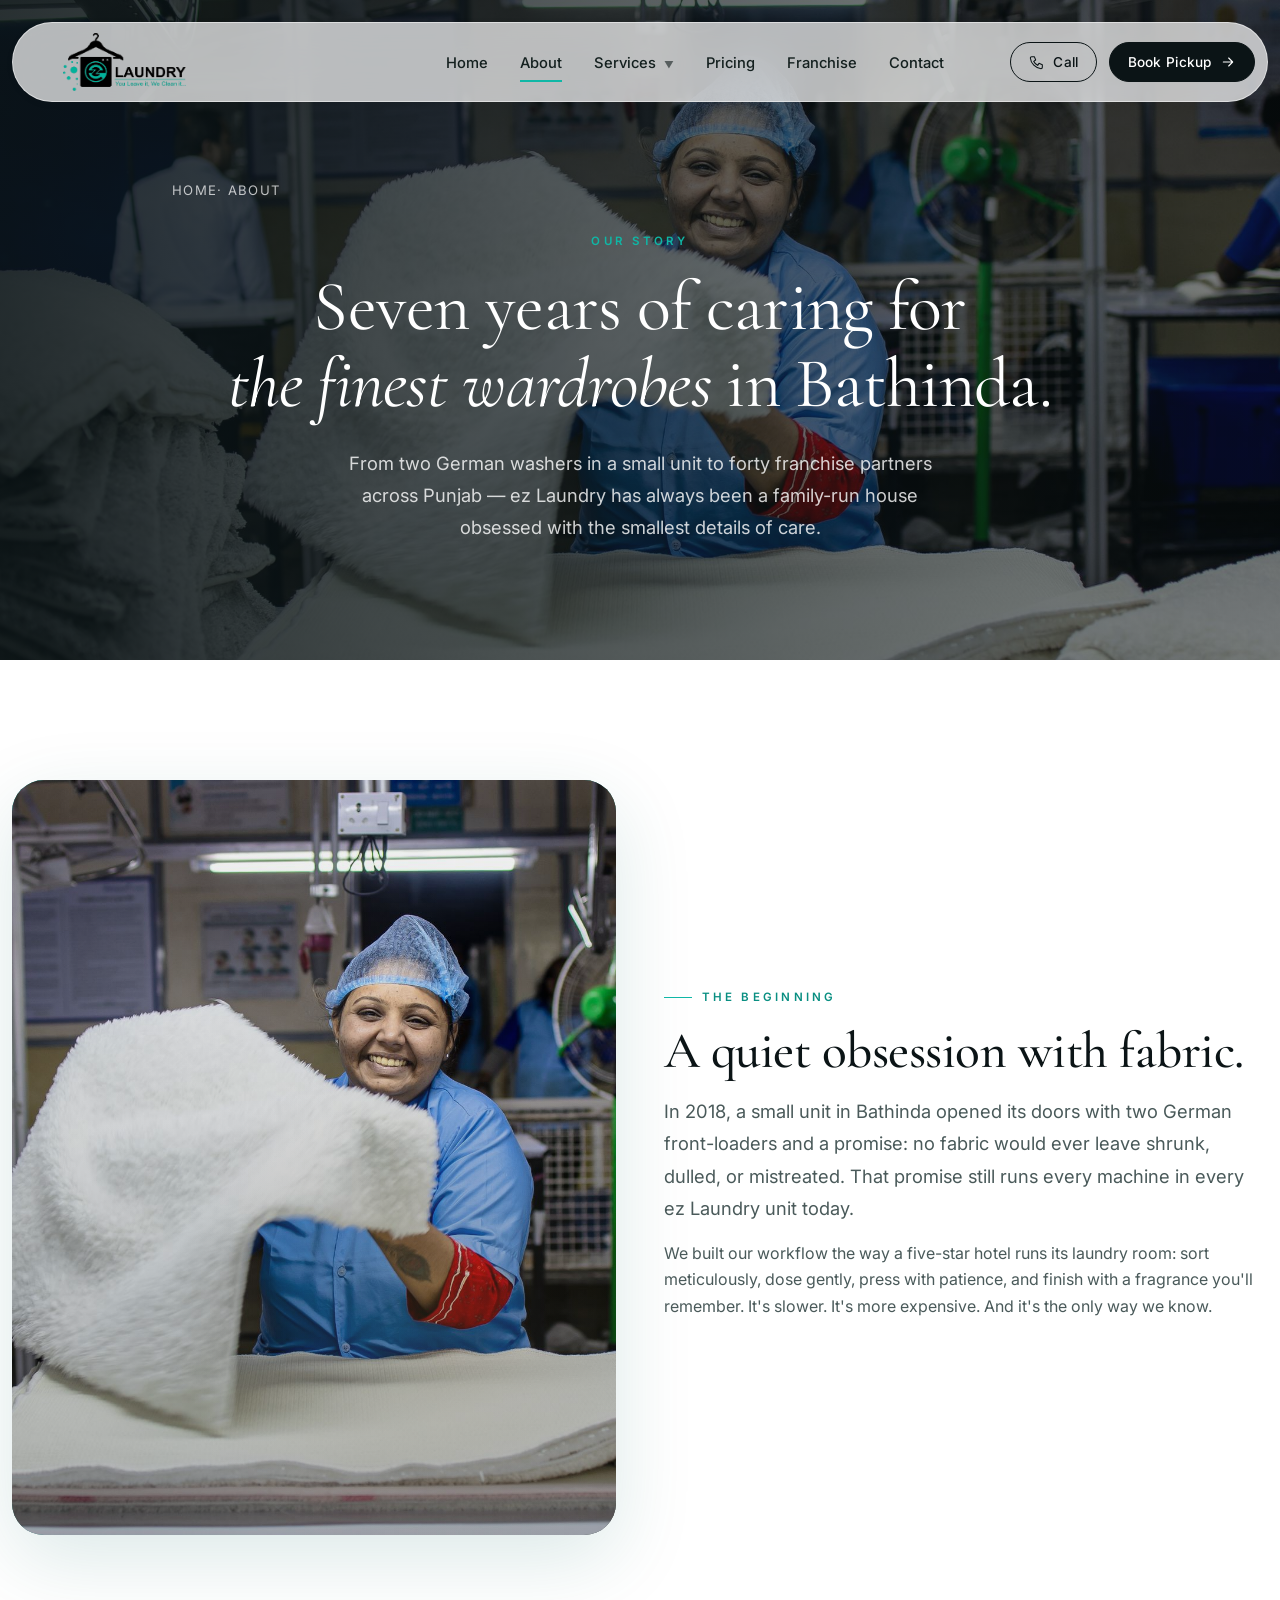
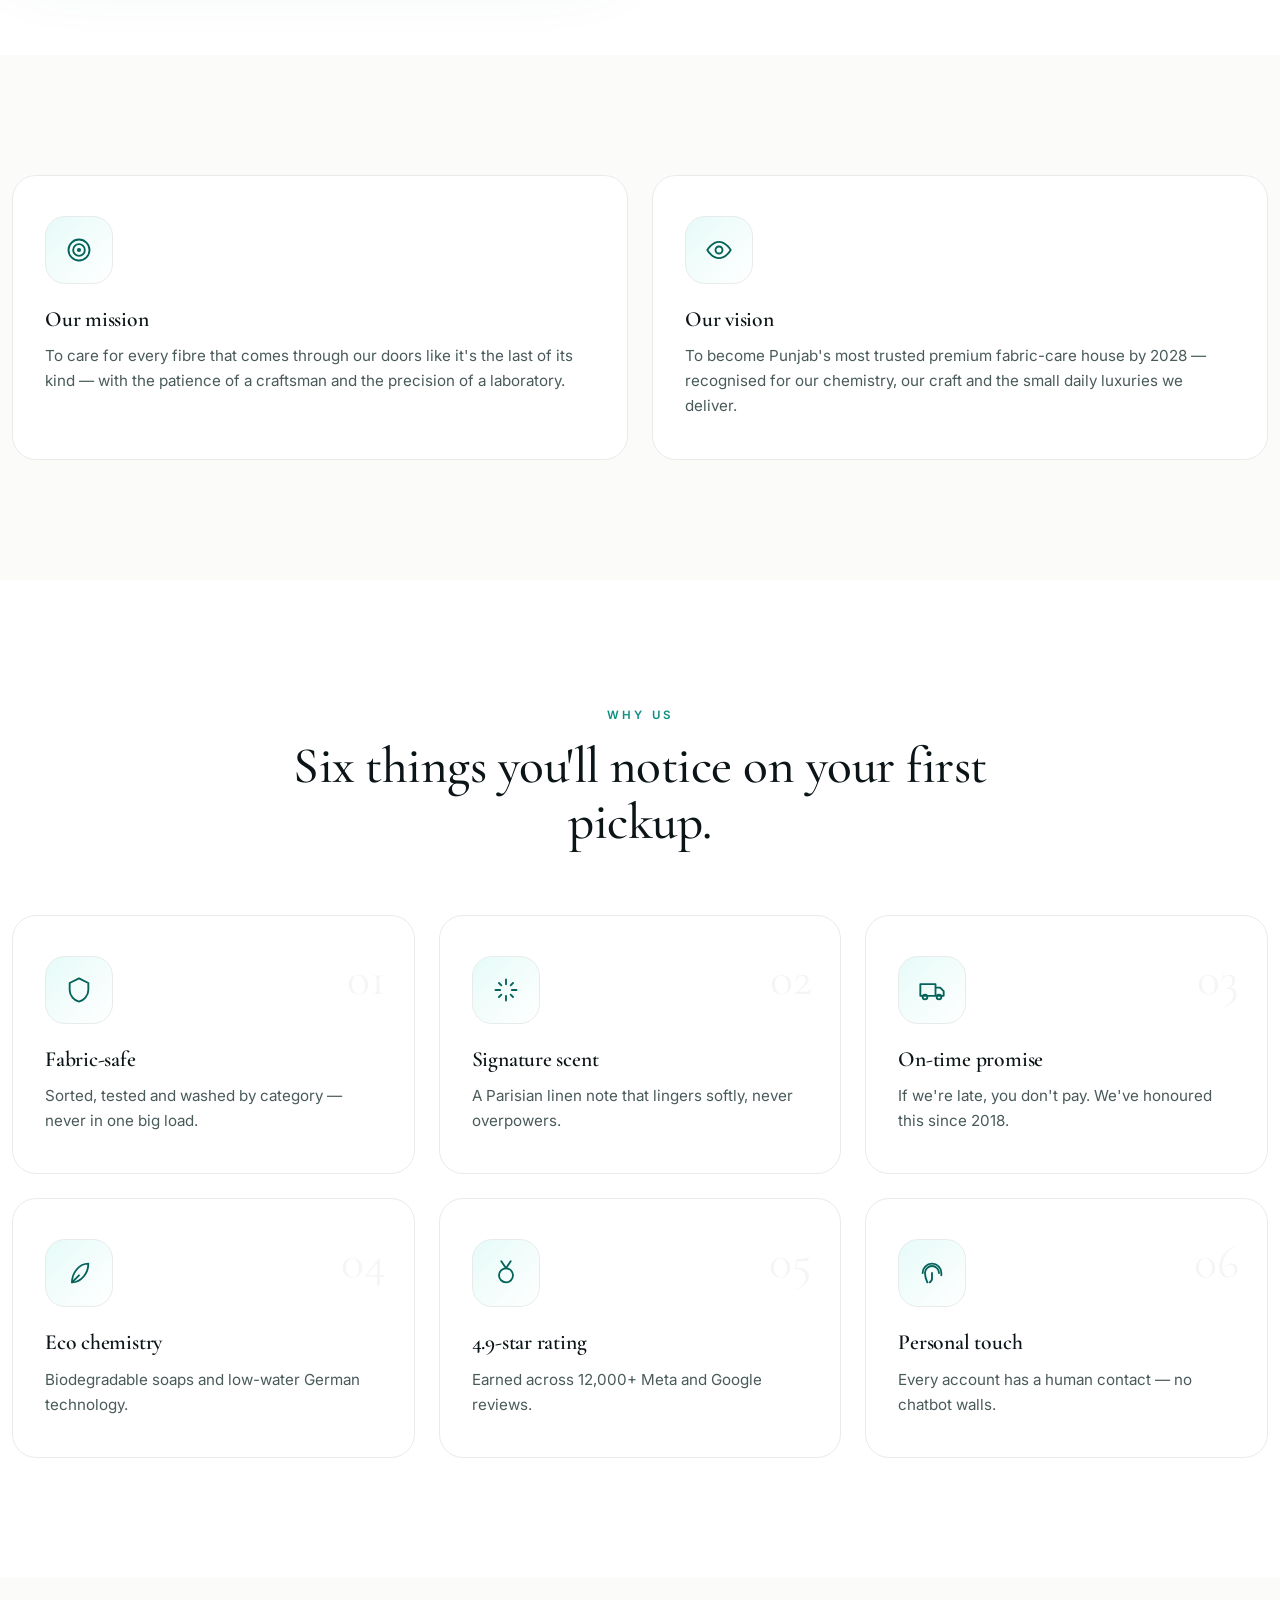
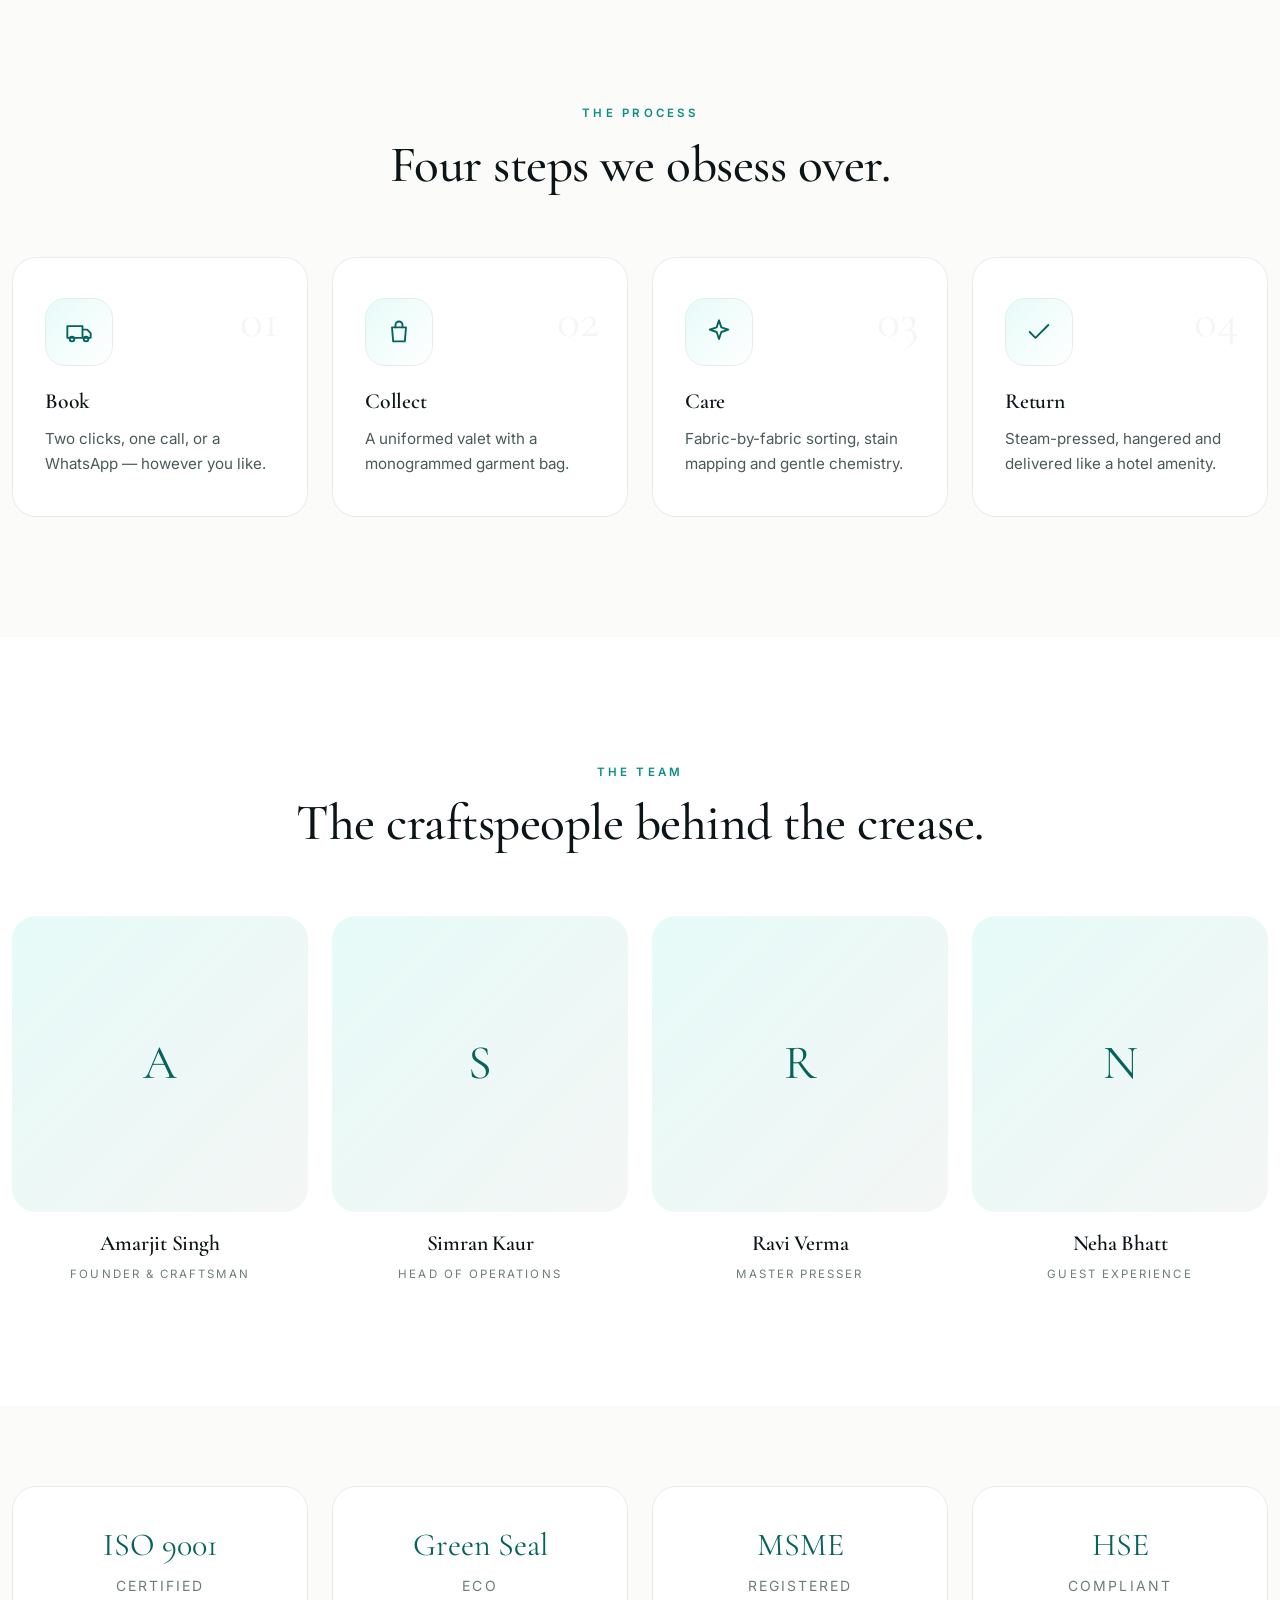
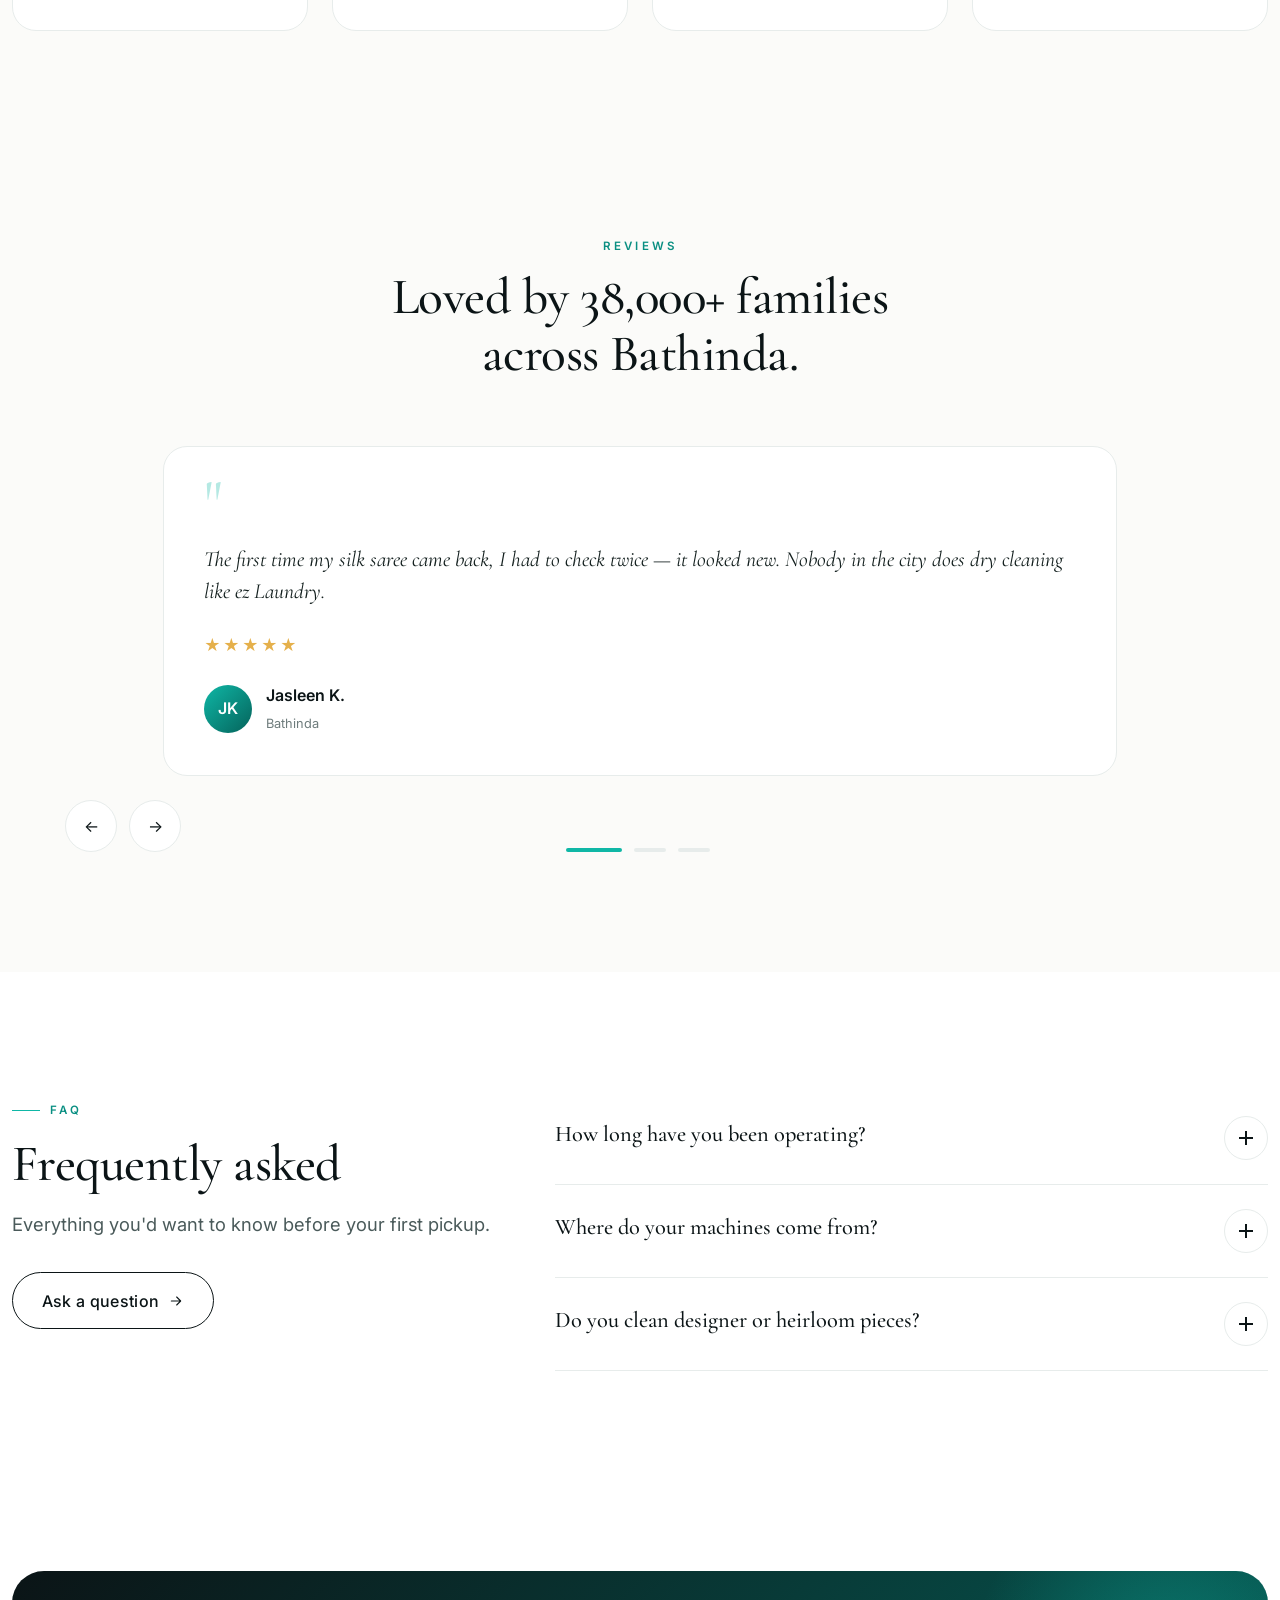
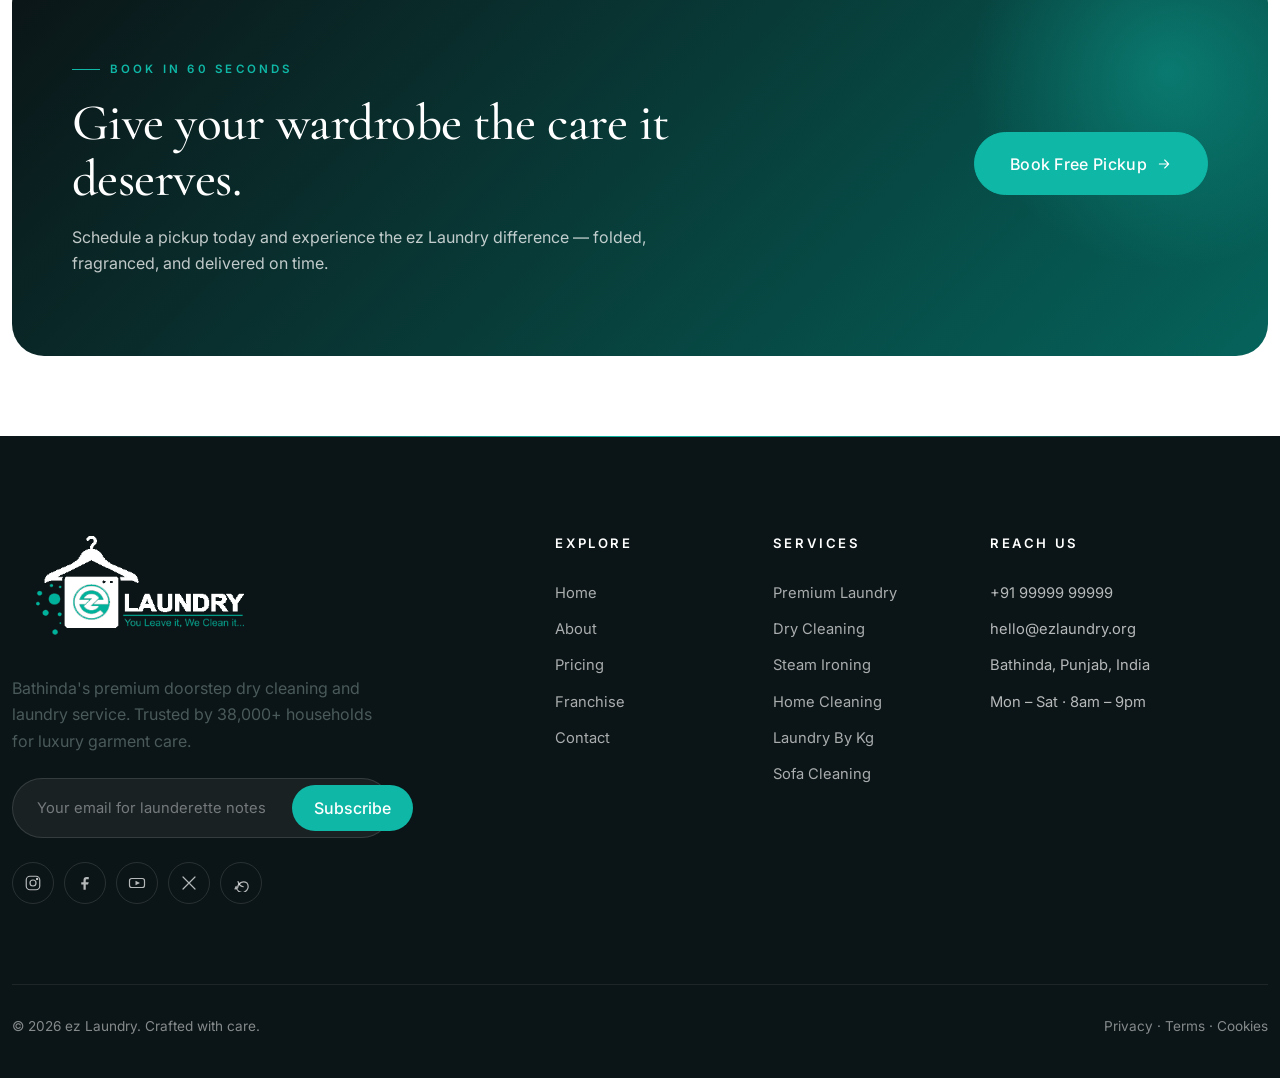
==== commit 2a2bff80: "Add files via upload" ====
--- a/about.html
+++ b/about.html
@@ -10,7 +10,7 @@
 <meta property="og:description" content="The story, mission and craft team behind Bathinda&#x27;s premium doorstep laundry service.">
 <meta property="og:type" content="website">
 <meta name="twitter:card" content="summary_large_image">
-<link rel="icon" href="/favicon.ico">
+<link rel="icon" href="assets/images/favicon.png">
 <link rel="preconnect" href="https://fonts.googleapis.com">
 <link rel="preconnect" href="https://fonts.gstatic.com" crossorigin>
 <link href="https://fonts.googleapis.com/css2?family=Cormorant+Garamond:ital,wght@0,400;0,500;0,600;1,400;1,500&family=Playfair+Display:ital,wght@0,400;0,500;1,400&family=Inter:wght@300;400;500;600;700&display=swap" rel="stylesheet">
@@ -19,15 +19,19 @@
 <link href="assets/css/responsive.css" rel="stylesheet">
 </head>
 <body>
-<div class="page-loader"><div class="lg-brand">ez Laundry</div><div class="lg-bar"></div></div>
+<div class="page-loader">
+  <!-- <div class="lg-brand">ez Laundry</div> -->
+      <img src="assets/images/logo.png" class="lg-brand" />
+<div class="lg-bar"></div></div>
 <div class="scroll-progress"></div>
 
 <header class="site-header">
   <div class="container container-xl-custom">
     <div class="nav-inner">
       <a href="index.html" class="brand">
-        <span class="brand-mark">EZ</span>
-        <span>ez Laundry <small>Luxury Care</small></span>
+        <!-- <span class="brand-mark">EZ</span>
+        <span>ez Laundry <small>Luxury Care</small></span> -->
+         <img src="assets/images/logo.png" class="w-50 px-4" />
       </a>
       <nav>
         <ul class="nav-main">
@@ -79,7 +83,7 @@
   <div class="container container-xl-custom">
     <div class="row g-5 align-items-center">
       <div class="col-lg-6 reveal left">
-        <div class="hero-visual" style="aspect-ratio: 4/5;"><div class="hv-img"><img src="assets/images/about-workshop.jpg" alt="Professional laundry team working in a modern cleaning facility" width="1920" height="1280" loading="lazy"></div></div>
+        <div class="hero-visual u-migrated-inline-001"><div class="hv-img"><img src="assets/images/about-workshop.jpg" alt="Professional laundry team working in a modern cleaning facility" width="1920" height="1280" loading="lazy"></div></div>
       </div>
       <div class="col-lg-6 reveal right">
         <span class="eyebrow">The beginning</span>
@@ -91,7 +95,7 @@
   </div>
 </section>
 
-<section class="section" style="background: var(--paper-2);">
+<section class="section u-migrated-inline-005">
   <div class="container container-xl-custom">
     <div class="row g-4">
       <div class="col-md-6 reveal left">
@@ -113,11 +117,11 @@
   </div>
 </section>
 
-<section class="section" style="background: var(--paper-2);">
+<section class="section u-migrated-inline-005">
   <div class="container container-xl-custom">
     <div class="sh-wrap center reveal"><span class="eyebrow center">The process</span><h2>Four steps we obsess over.</h2></div>
     <div class="row g-4">
-        <div class="col-md-6 col-lg-3 reveal" style="transition-delay:0ms">
+        <div class="col-md-6 col-lg-3 reveal u-migrated-inline-046">
           <div class="lux-card">
             <span class="num">01</span>
             <div class="ico-lg"><svg width="28" height="28" viewBox="0 0 24 24" fill="none" stroke="currentColor" stroke-width="1.6" stroke-linecap="round" stroke-linejoin="round" aria-hidden="true"><path d="M2 7h13v10H2zM15 10h4l3 3v4h-7z"/><circle cx="6" cy="18" r="2"/><circle cx="18" cy="18" r="2"/></svg></div>
@@ -125,7 +129,7 @@
             <p>Two clicks, one call, or a WhatsApp — however you like.</p>
           </div>
         </div>
-        <div class="col-md-6 col-lg-3 reveal" style="transition-delay:80ms">
+        <div class="col-md-6 col-lg-3 reveal u-migrated-inline-053">
           <div class="lux-card">
             <span class="num">02</span>
             <div class="ico-lg"><svg width="28" height="28" viewBox="0 0 24 24" fill="none" stroke="currentColor" stroke-width="1.6" stroke-linecap="round" stroke-linejoin="round" aria-hidden="true"><path d="M6 8h12l-1 12H7L6 8z"/><path d="M9 8V6a3 3 0 016 0v2"/></svg></div>
@@ -133,7 +137,7 @@
             <p>A uniformed valet with a monogrammed garment bag.</p>
           </div>
         </div>
-        <div class="col-md-6 col-lg-3 reveal" style="transition-delay:160ms">
+        <div class="col-md-6 col-lg-3 reveal u-migrated-inline-048">
           <div class="lux-card">
             <span class="num">03</span>
             <div class="ico-lg"><svg width="28" height="28" viewBox="0 0 24 24" fill="none" stroke="currentColor" stroke-width="1.6" stroke-linecap="round" stroke-linejoin="round" aria-hidden="true"><path d="M12 2l2 6 6 2-6 2-2 6-2-6-6-2 6-2z"/></svg></div>
@@ -141,7 +145,7 @@
             <p>Fabric-by-fabric sorting, stain mapping and gentle chemistry.</p>
           </div>
         </div>
-        <div class="col-md-6 col-lg-3 reveal" style="transition-delay:240ms">
+        <div class="col-md-6 col-lg-3 reveal u-migrated-inline-050">
           <div class="lux-card">
             <span class="num">04</span>
             <div class="ico-lg"><svg width="28" height="28" viewBox="0 0 24 24" fill="none" stroke="currentColor" stroke-width="1.6" stroke-linecap="round" stroke-linejoin="round" aria-hidden="true"><path d="M4 12l5 5L20 6"/></svg></div>
@@ -187,10 +191,10 @@
   </div>
 </section>
 
-<section class="section-sm" style="background: var(--paper-2);">
+<section class="section-sm u-migrated-inline-005">
   <div class="container container-xl-custom">
     <div class="row g-4 justify-content-center text-center">
-      <div class="col-6 col-md-3 reveal"><div style="padding:32px 20px; background:#fff; border-radius:var(--r-lg); border:1px solid var(--line);"><div style="font-family:var(--font-display); font-size:2rem; color:var(--brand-teal-deep);">ISO 9001</div><small style="letter-spacing:.15em; text-transform:uppercase; color:var(--ink-400);">Certified</small></div></div><div class="col-6 col-md-3 reveal"><div style="padding:32px 20px; background:#fff; border-radius:var(--r-lg); border:1px solid var(--line);"><div style="font-family:var(--font-display); font-size:2rem; color:var(--brand-teal-deep);">Green Seal</div><small style="letter-spacing:.15em; text-transform:uppercase; color:var(--ink-400);">Eco</small></div></div><div class="col-6 col-md-3 reveal"><div style="padding:32px 20px; background:#fff; border-radius:var(--r-lg); border:1px solid var(--line);"><div style="font-family:var(--font-display); font-size:2rem; color:var(--brand-teal-deep);">MSME</div><small style="letter-spacing:.15em; text-transform:uppercase; color:var(--ink-400);">Registered</small></div></div><div class="col-6 col-md-3 reveal"><div style="padding:32px 20px; background:#fff; border-radius:var(--r-lg); border:1px solid var(--line);"><div style="font-family:var(--font-display); font-size:2rem; color:var(--brand-teal-deep);">HSE</div><small style="letter-spacing:.15em; text-transform:uppercase; color:var(--ink-400);">Compliant</small></div></div>
+      <div class="col-6 col-md-3 reveal"><div class="u-migrated-inline-032"><div class="u-migrated-inline-017">ISO 9001</div><small class="u-migrated-inline-025">Certified</small></div></div><div class="col-6 col-md-3 reveal"><div class="u-migrated-inline-032"><div class="u-migrated-inline-017">Green Seal</div><small class="u-migrated-inline-025">Eco</small></div></div><div class="col-6 col-md-3 reveal"><div class="u-migrated-inline-032"><div class="u-migrated-inline-017">MSME</div><small class="u-migrated-inline-025">Registered</small></div></div><div class="col-6 col-md-3 reveal"><div class="u-migrated-inline-032"><div class="u-migrated-inline-017">HSE</div><small class="u-migrated-inline-025">Compliant</small></div></div>
     </div>
   </div>
 </section>
@@ -253,7 +257,7 @@
         <div class="d-flex justify-content-between align-items-center mt-4">
           <div class="slider-arrows"><button data-prev aria-label="Prev">←</button><button data-next aria-label="Next">→</button></div>
           <div class="slider-nav"><button class="active" aria-label="Slide 1"></button><button class="" aria-label="Slide 2"></button><button class="" aria-label="Slide 3"></button></div>
-          <div style="width:120px;"></div>
+          <div class="u-migrated-inline-054"></div>
         </div>
       </div>
     </div>
@@ -291,13 +295,13 @@
     <div class="cta-banner reveal">
       <div class="row align-items-center g-4 position-relative">
         <div class="col-lg-7">
-          <span class="eyebrow" style="color: var(--brand-teal);">Book in 60 seconds</span>
+          <span class="eyebrow u-migrated-inline-008">Book in 60 seconds</span>
           <h2 class="mt-3">Give your wardrobe the care it deserves.</h2>
           <p class="mt-3 mb-0">Schedule a pickup today and experience the ez Laundry difference — folded, fragranced, and delivered on time.</p>
         </div>
         <div class="col-lg-5 text-lg-end">
           <a href="contact.html" class="btn btn-teal btn-lg">Book Free Pickup <svg width="16" height="16" viewBox="0 0 24 24" fill="none" stroke="currentColor" stroke-width="1.6" stroke-linecap="round" stroke-linejoin="round" aria-hidden="true"><path d="M5 12h14M13 6l6 6-6 6"/></svg></a>
-          <div class="mt-3"><a href="tel:+919999999999" class="text-white-50">or call +91 99999 99999</a></div>
+          <!-- <div class="mt-3"><a href="tel:+919999999999" class="text-white-50">or call +91 99999 99999</a></div> -->
         </div>
       </div>
     </div>
@@ -309,10 +313,11 @@
     <div class="row g-5">
       <div class="col-lg-4">
         <a href="index.html" class="brand mb-4">
-          <span class="brand-mark">EZ</span>
-          <span>ez Laundry <small>Luxury Care</small></span>
+          <!-- <span class="brand-mark">EZ</span>
+          <span>ez Laundry <small>Luxury Care</small></span> -->
+          <img src="assets/images/logo-white.png" class="w-75 px-4" />
         </a>
-        <p class="mt-3" style="max-width: 360px;">Bathinda's premium doorstep dry cleaning and laundry service. Trusted by 38,000+ households for luxury garment care.</p>
+        <p class="mt-3 u-migrated-inline-029">Bathinda's premium doorstep dry cleaning and laundry service. Trusted by 38,000+ households for luxury garment care.</p>
         <div class="foot-newsletter mt-4">
           <input type="email" placeholder="Your email for launderette notes">
           <button type="button">Subscribe</button>
--- a/assets/css/style.css
+++ b/assets/css/style.css
@@ -5,30 +5,31 @@
 
 :root {
   /* Brand palette */
-  --brand-teal: #0FB7A6;
-  --brand-teal-dark: #0A8F82;
-  --brand-teal-deep: #05635B;
-  --brand-aqua-soft: #E6FBF8;
-  --brand-aqua-tint: #F3FBFA;
-
-  --ink-900: #0B1416;
-  --ink-800: #14201F;
-  --ink-700: #1C2A2A;
-  --ink-500: #4A5A5A;
-  --ink-400: #6E7C7C;
-  --ink-300: #9AA6A6;
-
-  --paper: #FFFFFF;
-  --paper-2: #FBFBF9;
-  --paper-3: #F4F6F5;
-  --line: #E7ECEB;
-
-  --gold: #C8A96A;
+  --brand-teal: #0fb7a6;
+  --brand-teal-dark: #0a8f82;
+  --brand-teal-deep: #05635b;
+  --brand-aqua-soft: #e6fbf8;
+  --brand-aqua-tint: #f3fbfa;
+
+  --ink-900: #0b1416;
+  --ink-800: #14201f;
+  --ink-700: #1c2a2a;
+  --ink-500: #4a5a5a;
+  --ink-400: #6e7c7c;
+  --ink-300: #9aa6a6;
+
+  --paper: #ffffff;
+  --paper-2: #fbfbf9;
+  --paper-3: #f4f6f5;
+  --line: #e7eceb;
+
+  --gold: #c8a96a;
 
   /* Typography */
   --font-display: "Cormorant Garamond", "Playfair Display", Georgia, serif;
   --font-serif: "Playfair Display", Georgia, serif;
-  --font-body: "Inter", "Poppins", system-ui, -apple-system, Segoe UI, Roboto, sans-serif;
+  --font-body:
+    "Inter", "Poppins", system-ui, -apple-system, Segoe UI, Roboto, sans-serif;
 
   /* Radius / Shadow */
   --r-sm: 10px;
@@ -43,14 +44,19 @@
   --sh-glow: 0 20px 60px rgba(15, 183, 166, 0.25);
 
   /* Transitions */
-  --t-fast: .2s ease;
-  --t-med: .35s cubic-bezier(.2,.7,.2,1);
-  --t-slow: .6s cubic-bezier(.2,.7,.2,1);
+  --t-fast: 0.2s ease;
+  --t-med: 0.35s cubic-bezier(0.2, 0.7, 0.2, 1);
+  --t-slow: 0.6s cubic-bezier(0.2, 0.7, 0.2, 1);
 }
 
 /* ---------- Base ---------- */
-* { -webkit-font-smoothing: antialiased; -moz-osx-font-smoothing: grayscale; }
-html { scroll-behavior: smooth; }
+* {
+  -webkit-font-smoothing: antialiased;
+  -moz-osx-font-smoothing: grayscale;
+}
+html {
+  scroll-behavior: smooth;
+}
 body {
   font-family: var(--font-body);
   color: var(--ink-800);
@@ -59,43 +65,87 @@
   line-height: 1.65;
   overflow-x: hidden;
 }
-img { max-width: 100%; height: auto; display: block; }
-a { color: var(--brand-teal-dark); text-decoration: none; transition: color var(--t-fast); }
-a:hover { color: var(--brand-teal-deep); }
-
-h1, h2, h3, h4, h5, .display-serif {
+img {
+  max-width: 100%;
+  height: auto;
+  display: block;
+}
+a {
+  color: var(--brand-teal-dark);
+  text-decoration: none;
+  transition: color var(--t-fast);
+}
+a:hover {
+  color: var(--brand-teal-deep)!important;
+}
+
+h1,
+h2,
+h3,
+h4,
+h5,
+.display-serif {
   font-family: var(--font-display);
   font-weight: 500;
   color: var(--ink-900);
   letter-spacing: -0.01em;
   line-height: 1.1;
 }
-h1 { font-size: clamp(2.5rem, 5.5vw, 5rem); }
-h2 { font-size: clamp(2rem, 4vw, 3.5rem); }
-h3 { font-size: clamp(1.5rem, 2.5vw, 2.25rem); }
-h4 { font-size: 1.35rem; font-weight: 600; }
-p  { color: var(--ink-500); }
+h1 {
+  font-size: clamp(2.5rem, 5.5vw, 5rem);
+}
+h2 {
+  font-size: clamp(2rem, 4vw, 3.5rem);
+}
+h3 {
+  font-size: clamp(1.5rem, 2.5vw, 2.25rem);
+}
+h4 {
+  font-size: 1.35rem;
+  font-weight: 600;
+}
+p {
+  color: var(--ink-500);
+}
 
 .eyebrow {
-  display: inline-flex; align-items: center; gap: .6rem;
+  display: inline-flex;
+  align-items: center;
+  gap: 0.6rem;
   text-transform: uppercase;
-  letter-spacing: .28em;
-  font-size: .72rem;
+  letter-spacing: 0.28em;
+  font-size: 0.72rem;
   font-weight: 600;
   color: var(--brand-teal-dark);
   font-family: var(--font-body);
 }
 .eyebrow::before {
-  content: ""; width: 28px; height: 1px; background: var(--brand-teal);
-}
-.eyebrow.center::before { display: none; }
-.eyebrow.center { justify-content: center; }
-
-.section { padding: 120px 0; position: relative; }
-.section-sm { padding: 80px 0; }
-.section-tight { padding: 60px 0; }
-
-.container-xl-custom { max-width: 1320px; }
+  content: "";
+  width: 28px;
+  height: 1px;
+  background: var(--brand-teal);
+}
+.eyebrow.center::before {
+  display: none;
+}
+.eyebrow.center {
+  justify-content: center;
+}
+
+.section {
+  padding: 120px 0;
+  position: relative;
+}
+.section-sm {
+  padding: 80px 0;
+}
+.section-tight {
+  padding: 60px 0;
+}
+
+.container-xl-custom {
+  max-width: 1320px;
+}
 
 .lead-lg {
   font-size: 1.15rem;
@@ -108,16 +158,25 @@
 .btn {
   font-family: var(--font-body);
   font-weight: 500;
-  letter-spacing: .02em;
+  letter-spacing: 0.02em;
   border-radius: var(--r-pill);
-  padding: .95rem 1.8rem;
+  padding: 0.95rem 1.8rem;
   transition: all var(--t-med);
-  position: relative; overflow: hidden;
+  position: relative;
+  overflow: hidden;
   border: 1px solid transparent;
-  display: inline-flex; align-items: center; gap: .55rem;
-}
-.btn-lg { padding: 1.15rem 2.2rem; font-size: 1rem; }
-.btn-sm { padding: .55rem 1.1rem; font-size: .85rem; }
+  display: inline-flex;
+  align-items: center;
+  gap: 0.55rem;
+}
+.btn-lg {
+  padding: 1.15rem 2.2rem;
+  font-size: 1rem;
+}
+.btn-sm {
+  padding: 0.55rem 1.1rem;
+  font-size: 0.85rem;
+}
 
 .btn-primary-lux {
   background: var(--ink-900);
@@ -127,7 +186,7 @@
 .btn-primary-lux:hover {
   background: var(--brand-teal-deep);
   border-color: var(--brand-teal-deep);
-  color: #fff;
+  color: #fff !important;
   transform: translateY(-2px);
   box-shadow: var(--sh-glow);
 }
@@ -140,7 +199,7 @@
 .btn-teal:hover {
   background: var(--brand-teal-deep);
   border-color: var(--brand-teal-deep);
-  color: #fff;
+  color: #fff !important;
   transform: translateY(-2px);
   box-shadow: var(--sh-glow);
 }
@@ -152,201 +211,380 @@
 }
 .btn-outline-lux:hover {
   background: var(--ink-900);
+  color: #fff !important;
+}
+
+.btn-ghost-light {
+  background: rgba(255, 255, 255, 0.12);
   color: #fff;
-}
-
-.btn-ghost-light {
-  background: rgba(255,255,255,.12);
-  color: #fff;
-  border-color: rgba(255,255,255,.35);
+  border-color: rgba(255, 255, 255, 0.35);
   backdrop-filter: blur(10px);
 }
 .btn-ghost-light:hover {
-  background: #fff; color: var(--ink-900);
-}
-
-.btn .arrow { transition: transform var(--t-med); }
-.btn:hover .arrow { transform: translateX(4px); }
+  background: #fff;
+  color: var(--ink-900);
+}
+
+.btn .arrow {
+  transition: transform var(--t-med);
+}
+.btn:hover .arrow {
+  transform: translateX(4px);
+}
 
 /* Ripple */
 .btn::after {
-  content: ""; position: absolute; inset: 0;
-  background: radial-gradient(circle at var(--x,50%) var(--y,50%), rgba(255,255,255,.35), transparent 40%);
-  opacity: 0; transition: opacity .5s;
+  content: "";
+  position: absolute;
+  inset: 0;
+  background: radial-gradient(
+    circle at var(--x, 50%) var(--y, 50%),
+    rgba(255, 255, 255, 0.35),
+    transparent 40%
+  );
+  opacity: 0;
+  transition: opacity 0.5s;
   pointer-events: none;
 }
-.btn:active::after { opacity: 1; transition: 0s; }
+.btn:active::after {
+  opacity: 1;
+  transition: 0s;
+}
 
 /* ---------- Header ---------- */
 .site-header {
-  position: fixed; top: 0; left: 0; right: 0; z-index: 1000;
+  position: fixed;
+  top: 0;
+  left: 0;
+  right: 0;
+  z-index: 1000;
   padding: 22px 0;
   transition: all var(--t-med);
   background: transparent;
 }
 .site-header .nav-inner {
-  background: rgba(255,255,255,.7);
+  background: rgba(255, 255, 255, 0.7);
   backdrop-filter: blur(24px);
   -webkit-backdrop-filter: blur(24px);
-  border: 1px solid rgba(255,255,255,.5);
+  border: 1px solid rgba(255, 255, 255, 0.5);
   border-radius: var(--r-pill);
   padding: 10px 12px 10px 26px;
   box-shadow: var(--sh-1);
-  display: flex; align-items: center; justify-content: space-between;
+  display: flex;
+  align-items: center;
+  justify-content: space-between;
   gap: 1.5rem;
 }
-.site-header.scrolled { padding: 12px 0; }
+.site-header.scrolled {
+  padding: 12px 0;
+}
 .site-header.scrolled .nav-inner {
-  background: rgba(255,255,255,.92);
+  background: rgba(255, 255, 255, 0.92);
   box-shadow: var(--sh-2);
 }
 
 .brand {
-  display: inline-flex; align-items: center; gap: .7rem;
+  display: inline-flex;
+  align-items: center;
+  gap: 0.7rem;
   font-family: var(--font-display);
   font-size: 1.6rem;
   color: var(--ink-900);
   font-weight: 600;
-  letter-spacing: -.01em;
-}
-.brand:hover { color: var(--brand-teal-deep); }
+  letter-spacing: -0.01em;
+}
+.brand:hover {
+  color: var(--brand-teal-deep);
+}
 .brand-mark {
-  width: 42px; height: 42px; border-radius: 50%;
-  background: linear-gradient(135deg, var(--brand-teal), var(--brand-teal-deep));
+  width: 42px;
+  height: 42px;
+  border-radius: 50%;
+  background: linear-gradient(
+    135deg,
+    var(--brand-teal),
+    var(--brand-teal-deep)
+  );
   color: #fff;
-  display: inline-flex; align-items: center; justify-content: center;
-  font-family: var(--font-body); font-weight: 700; font-size: 1rem;
-  letter-spacing: .05em;
+  display: inline-flex;
+  align-items: center;
+  justify-content: center;
+  font-family: var(--font-body);
+  font-weight: 700;
+  font-size: 1rem;
+  letter-spacing: 0.05em;
   box-shadow: var(--sh-glow);
 }
 .brand small {
-  display: block; font-family: var(--font-body); font-size: .62rem;
-  letter-spacing: .3em; text-transform: uppercase; color: var(--ink-400);
+  display: block;
+  font-family: var(--font-body);
+  font-size: 0.62rem;
+  letter-spacing: 0.3em;
+  text-transform: uppercase;
+  color: var(--ink-400);
   font-weight: 500;
 }
 
-.nav-main { display: flex; align-items: center; gap: 2rem; list-style: none; margin: 0; padding: 0; }
+.nav-main {
+  display: flex;
+  align-items: center;
+  gap: 2rem;
+  list-style: none;
+  margin: 0;
+  padding: 0;
+}
 .nav-main a {
   color: var(--ink-800);
-  font-size: .92rem; font-weight: 500;
-  padding: .5rem 0;
+  font-size: 0.92rem;
+  font-weight: 500;
+  padding: 0.5rem 0;
   position: relative;
 }
 .nav-main a::after {
-  content: ""; position: absolute; left: 0; bottom: -2px;
-  width: 0; height: 1.5px; background: var(--brand-teal);
+  content: "";
+  position: absolute;
+  left: 0;
+  bottom: -2px;
+  width: 0;
+  height: 1.5px;
+  background: var(--brand-teal);
   transition: width var(--t-med);
 }
-.nav-main a:hover::after, .nav-main a.active::after { width: 100%; }
-.nav-main .has-mega { position: relative; }
-.nav-main .has-mega > a::after { display: none; }
-.nav-main .caret { font-size: .6rem; margin-left: .25rem; opacity: .6; }
+.nav-main a:hover::after,
+.nav-main a.active::after {
+  width: 100%;
+}
+.nav-main .has-mega {
+  position: relative;
+}
+.nav-main .has-mega > a::after {
+  display: none;
+}
+.nav-main .caret {
+  font-size: 0.6rem;
+  margin-left: 0.25rem;
+  opacity: 0.6;
+}
 
 .mega {
-  position: absolute; top: calc(100% + 24px); left: 50%; transform: translateX(-50%) translateY(10px);
-  background: #fff; border-radius: var(--r-lg);
-  padding: 28px; min-width: 640px;
+  position: absolute;
+  top: calc(100% + 24px);
+  left: 50%;
+  transform: translateX(-50%) translateY(10px);
+  background: #fff;
+  border-radius: var(--r-lg);
+  padding: 28px;
+  min-width: 640px;
   box-shadow: var(--sh-3);
   border: 1px solid var(--line);
-  opacity: 0; visibility: hidden;
+  opacity: 0;
+  visibility: hidden;
   transition: all var(--t-med);
-  display: grid; grid-template-columns: 1fr 1fr; gap: 12px 28px;
+  display: grid;
+  grid-template-columns: 1fr 1fr;
+  gap: 12px 28px;
   z-index: 20;
 }
-.has-mega:hover .mega { opacity: 1; visibility: visible; transform: translateX(-50%) translateY(0); }
+.has-mega:hover .mega {
+  opacity: 1;
+  visibility: visible;
+  transform: translateX(-50%) translateY(0);
+}
 .mega a {
-  display: flex; align-items: center; gap: .8rem;
-  padding: .65rem .75rem; border-radius: var(--r-sm);
-  color: var(--ink-800); font-size: .92rem;
-}
-.mega a:hover { background: var(--brand-aqua-tint); color: var(--brand-teal-deep); }
-.mega a::after { display: none; }
+  display: flex;
+  align-items: center;
+  gap: 0.8rem;
+  padding: 0.65rem 0.75rem;
+  border-radius: var(--r-sm);
+  color: var(--ink-800);
+  font-size: 0.92rem;
+}
+.mega a:hover {
+  background: var(--brand-aqua-tint);
+  color: var(--brand-teal-deep);
+}
+.mega a::after {
+  display: none;
+}
 .mega .m-ico {
-  width: 34px; height: 34px; border-radius: 50%;
-  background: var(--brand-aqua-soft); color: var(--brand-teal-deep);
-  display: inline-flex; align-items: center; justify-content: center;
+  width: 34px;
+  height: 34px;
+  border-radius: 50%;
+  background: var(--brand-aqua-soft);
+  color: var(--brand-teal-deep);
+  display: inline-flex;
+  align-items: center;
+  justify-content: center;
   flex-shrink: 0;
 }
 
-.header-cta { display: flex; align-items: center; gap: .75rem; }
+.header-cta {
+  display: flex;
+  align-items: center;
+  gap: 0.75rem;
+}
 
 .nav-toggle {
   display: none;
-  width: 44px; height: 44px; border-radius: 50%;
+  width: 44px;
+  height: 44px;
+  border-radius: 50%;
   border: 1px solid var(--line);
   background: #fff;
-  flex-direction: column; align-items: center; justify-content: center; gap: 5px;
+  flex-direction: column;
+  align-items: center;
+  justify-content: center;
+  gap: 5px;
 }
 .nav-toggle span {
-  width: 18px; height: 1.5px; background: var(--ink-900); transition: all var(--t-fast);
-}
-.nav-toggle.open span:nth-child(1) { transform: translateY(6px) rotate(45deg); }
-.nav-toggle.open span:nth-child(2) { opacity: 0; }
-.nav-toggle.open span:nth-child(3) { transform: translateY(-7px) rotate(-45deg); }
+  width: 18px;
+  height: 1.5px;
+  background: var(--ink-900);
+  transition: all var(--t-fast);
+}
+.nav-toggle.open span:nth-child(1) {
+  transform: translateY(6px) rotate(45deg);
+}
+.nav-toggle.open span:nth-child(2) {
+  opacity: 0;
+}
+.nav-toggle.open span:nth-child(3) {
+  transform: translateY(-7px) rotate(-45deg);
+}
 
 .mobile-panel {
-  position: fixed; top: 0; right: -100%; width: min(420px, 100%); height: 100vh;
-  background: #fff; z-index: 999; transition: right var(--t-med);
-  padding: 100px 32px 32px; overflow-y: auto;
-  box-shadow: -20px 0 60px rgba(0,0,0,.1);
-}
-.mobile-panel.open { right: 0; }
+  position: fixed;
+  top: 0;
+  right: -100%;
+  width: min(420px, 100%);
+  height: 100vh;
+  background: #fff;
+  z-index: 999;
+  transition: right var(--t-med);
+  padding: 100px 32px 32px;
+  overflow-y: auto;
+  box-shadow: -20px 0 60px rgba(0, 0, 0, 0.1);
+}
+.mobile-panel.open {
+  right: 0;
+}
 .mobile-panel a {
-  display: block; padding: 14px 0; border-bottom: 1px solid var(--line);
-  color: var(--ink-900); font-family: var(--font-display); font-size: 1.4rem;
-}
-.mobile-panel .sub a { font-family: var(--font-body); font-size: .95rem; padding: 8px 0; border: 0; color: var(--ink-500); }
-.mobile-panel .sub { padding-left: 12px; margin-bottom: 10px; }
+  display: block;
+  padding: 14px 0;
+  border-bottom: 1px solid var(--line);
+  color: var(--ink-900);
+  font-family: var(--font-display);
+  font-size: 1.4rem;
+}
+.mobile-panel .sub a {
+  font-family: var(--font-body);
+  font-size: 0.95rem;
+  padding: 8px 0;
+  border: 0;
+  color: var(--ink-500);
+}
+.mobile-panel .sub {
+  padding-left: 12px;
+  margin-bottom: 10px;
+}
 .overlay {
-  position: fixed; inset: 0; background: rgba(11,20,22,.4);
-  opacity: 0; visibility: hidden; transition: all var(--t-med); z-index: 998;
+  position: fixed;
+  inset: 0;
+  background: rgba(11, 20, 22, 0.4);
+  opacity: 0;
+  visibility: hidden;
+  transition: all var(--t-med);
+  z-index: 998;
   backdrop-filter: blur(4px);
 }
-.overlay.open { opacity: 1; visibility: visible; }
+.overlay.open {
+  opacity: 1;
+  visibility: visible;
+}
 
 /* ---------- Hero ---------- */
 .hero {
   position: relative;
   padding: 200px 0 120px;
   background:
-    radial-gradient(ellipse at top right, var(--brand-aqua-soft) 0%, transparent 55%),
-    radial-gradient(ellipse at bottom left, #F7F5EE 0%, transparent 60%),
+    radial-gradient(
+      ellipse at top right,
+      var(--brand-aqua-soft) 0%,
+      transparent 55%
+    ),
+    radial-gradient(ellipse at bottom left, #f7f5ee 0%, transparent 60%),
     var(--paper);
   overflow: hidden;
 }
 .hero .float {
-  position: absolute; border-radius: 50%;
-  filter: blur(80px); opacity: .55; pointer-events: none;
+  position: absolute;
+  border-radius: 50%;
+  filter: blur(80px);
+  opacity: 0.55;
+  pointer-events: none;
   animation: float 12s ease-in-out infinite;
 }
-.hero .float.f1 { width: 340px; height: 340px; background: var(--brand-teal); top: 10%; right: -80px; }
-.hero .float.f2 { width: 260px; height: 260px; background: var(--gold); bottom: -60px; left: 20%; animation-delay: -4s; }
+.hero .float.f1 {
+  width: 340px;
+  height: 340px;
+  background: var(--brand-teal);
+  top: 10%;
+  right: -80px;
+}
+.hero .float.f2 {
+  width: 260px;
+  height: 260px;
+  background: var(--gold);
+  bottom: -60px;
+  left: 20%;
+  animation-delay: -4s;
+}
 @keyframes float {
-  0%,100% { transform: translateY(0) translateX(0); }
-  50% { transform: translateY(-30px) translateX(20px); }
+  0%,
+  100% {
+    transform: translateY(0) translateX(0);
+  }
+  50% {
+    transform: translateY(-30px) translateX(20px);
+  }
 }
 
 .hero-eyebrow-row {
-  display: inline-flex; align-items: center; gap: 12px;
-  padding: 8px 8px 8px 18px; border-radius: var(--r-pill);
-  background: rgba(255,255,255,.7);
+  display: inline-flex;
+  align-items: center;
+  gap: 12px;
+  padding: 8px 8px 8px 18px;
+  border-radius: var(--r-pill);
+  background: rgba(255, 255, 255, 0.7);
   border: 1px solid var(--line);
   backdrop-filter: blur(12px);
   margin-bottom: 32px;
 }
 .hero-eyebrow-row .dot {
-  width: 8px; height: 8px; border-radius: 50%; background: var(--brand-teal);
-  box-shadow: 0 0 0 4px rgba(15,183,166,.2);
+  width: 8px;
+  height: 8px;
+  border-radius: 50%;
+  background: var(--brand-teal);
+  box-shadow: 0 0 0 4px rgba(15, 183, 166, 0.2);
   animation: pulse 2s infinite;
 }
 @keyframes pulse {
-  0%,100% { box-shadow: 0 0 0 4px rgba(15,183,166,.2); }
-  50% { box-shadow: 0 0 0 8px rgba(15,183,166,0); }
+  0%,
+  100% {
+    box-shadow: 0 0 0 4px rgba(15, 183, 166, 0.2);
+  }
+  50% {
+    box-shadow: 0 0 0 8px rgba(15, 183, 166, 0);
+  }
 }
 .hero-eyebrow-row .pill {
-  background: var(--ink-900); color: #fff;
-  padding: 6px 14px; border-radius: var(--r-pill);
-  font-size: .72rem; letter-spacing: .18em; text-transform: uppercase;
+  background: var(--ink-900);
+  color: #fff;
+  padding: 6px 14px;
+  border-radius: var(--r-pill);
+  font-size: 0.72rem;
+  letter-spacing: 0.18em;
+  text-transform: uppercase;
 }
 
 .hero h1 {
@@ -358,93 +596,210 @@
   font-weight: 400;
 }
 .hero h1 .underline-hand {
-  position: relative; display: inline-block;
+  position: relative;
+  display: inline-block;
 }
 .hero h1 .underline-hand::after {
-  content: ""; position: absolute; left: 0; right: 0; bottom: 4px;
-  height: 10px; background: var(--brand-aqua-soft); z-index: -1;
+  content: "";
+  position: absolute;
+  left: 0;
+  right: 0;
+  bottom: 4px;
+  height: 10px;
+  background: var(--brand-aqua-soft);
+  z-index: -1;
   border-radius: 4px;
 }
 
-.hero-meta { display: flex; gap: 32px; margin-top: 40px; flex-wrap: wrap; }
-.hero-meta .item { display: flex; align-items: center; gap: 12px; }
+.hero-meta {
+  display: flex;
+  gap: 32px;
+  margin-top: 40px;
+  flex-wrap: wrap;
+}
+.hero-meta .item {
+  display: flex;
+  align-items: center;
+  gap: 12px;
+}
 .hero-meta .item .ico {
-  width: 44px; height: 44px; border-radius: 50%;
-  background: #fff; border: 1px solid var(--line);
-  display: inline-flex; align-items: center; justify-content: center;
+  width: 44px;
+  height: 44px;
+  border-radius: 50%;
+  background: #fff;
+  border: 1px solid var(--line);
+  display: inline-flex;
+  align-items: center;
+  justify-content: center;
   color: var(--brand-teal-deep);
   box-shadow: var(--sh-1);
 }
-.hero-meta strong { color: var(--ink-900); font-weight: 600; display: block; }
-.hero-meta small { color: var(--ink-400); font-size: .78rem; letter-spacing: .05em; }
+.hero-meta strong {
+  color: var(--ink-900);
+  font-weight: 600;
+  display: block;
+}
+.hero-meta small {
+  color: var(--ink-400);
+  font-size: 0.78rem;
+  letter-spacing: 0.05em;
+}
 
 .hero-visual {
   position: relative;
   border-radius: var(--r-xl);
   overflow: hidden;
   aspect-ratio: 4/5;
-  background: linear-gradient(135deg, var(--brand-teal-deep), var(--ink-900));
+  /* background: linear-gradient(135deg, var(--brand-teal-deep), var(--ink-900)); */
   box-shadow: var(--sh-3);
 }
 .hero-visual .hv-img {
-  position: absolute; inset: 0;
-  background: linear-gradient(135deg, var(--brand-teal) 0%, var(--brand-teal-deep) 50%, var(--ink-800) 100%);
+  position: absolute;
+  inset: 0;
+  background: linear-gradient(
+    135deg,
+    var(--brand-teal) 0%,
+    var(--brand-teal-deep) 50%,
+    var(--ink-800) 100%
+  );
 }
 .hero-visual .hv-img img {
-  position: absolute; inset: 0; z-index: 0;
-  width: 100%; height: 100%; object-fit: cover; display: block;
+  position: absolute;
+  inset: 0;
+  z-index: 0;
+  width: 100%;
+  height: 100%;
+  object-fit: cover;
+  display: block;
 }
 .hero-visual .hv-img::before {
-  content: ""; position: absolute; inset: 0;
-  z-index: 1; pointer-events: none;
+  content: "";
+  position: absolute;
+  inset: 0;
+  z-index: 1;
+  pointer-events: none;
   background:
-    linear-gradient(180deg, rgba(11,20,22,.04), rgba(11,20,22,.28)),
-    radial-gradient(circle at 30% 30%, rgba(255,255,255,.12), transparent 40%),
-    radial-gradient(circle at 70% 70%, rgba(200,169,106,.16), transparent 40%);
-}
-.hero-visual svg { 
+    linear-gradient(180deg, rgba(11, 20, 22, 0.04), rgba(11, 20, 22, 0.28)),
+    radial-gradient(
+      circle at 30% 30%,
+      rgba(255, 255, 255, 0.12),
+      transparent 40%
+    ),
+    radial-gradient(
+      circle at 70% 70%,
+      rgba(200, 169, 106, 0.16),
+      transparent 40%
+    );
+}
+.hero-visual svg {
   /* position: absolute; */
-   inset: 0;
-    width: 72%; 
-    height: 100%; }
+  inset: 0;
+  width: 100%;
+  height: 100%;
+}
 
 .hero-badge {
-  position: absolute; z-index: 3;
-  background: rgba(255,255,255,.95); backdrop-filter: blur(12px);
-  padding: 16px 20px; border-radius: var(--r-md);
+  position: absolute;
+  z-index: 3;
+  background: rgba(255, 255, 255, 0.95);
+  backdrop-filter: blur(12px);
+  padding: 16px 20px;
+  border-radius: var(--r-md);
   box-shadow: var(--sh-2);
-  display: flex; align-items: center; gap: 12px;
+  display: flex;
+  align-items: center;
+  gap: 12px;
   animation: floatY 5s ease-in-out infinite;
 }
-.hero-badge.tl { top: 30px; left: 10px; }
-.hero-badge.br { bottom: 40px; right: -20px; animation-delay: -2.5s; }
+.hero-badge.tl {
+  top: 30px;
+  left: 15px;
+}
+.hero-badge.br {
+  bottom: 40px;
+  right: 15px;
+  animation-delay: -2.5s;
+}
 .hero-badge .ico {
-  width: 44px; height: 44px; border-radius: 12px;
-  background: var(--brand-aqua-soft); color: var(--brand-teal-deep);
-  display: inline-flex; align-items: center; justify-content: center;
-}
-.hero-badge strong { display: block; font-family: var(--font-display); font-size: 1.3rem; color: var(--ink-900); line-height: 1; }
-.hero-badge small { display: block; color: var(--ink-400); font-size: .72rem; letter-spacing: .1em; text-transform: uppercase; }
-@keyframes floatY { 0%,100%{transform:translateY(0);} 50%{transform:translateY(-10px);} }
+  width: 44px;
+  height: 44px;
+  border-radius: 12px;
+  background: var(--brand-aqua-soft);
+  color: var(--brand-teal-deep);
+  display: inline-flex;
+  align-items: center;
+  justify-content: center;
+}
+.hero-badge strong {
+  display: block;
+  font-family: var(--font-display);
+  font-size: 1.3rem;
+  color: var(--ink-900);
+  line-height: 1;
+}
+.hero-badge small {
+  display: block;
+  color: var(--ink-400);
+  font-size: 0.72rem;
+  letter-spacing: 0.1em;
+  text-transform: uppercase;
+}
+@keyframes floatY {
+  0%,
+  100% {
+    transform: translateY(0);
+  }
+  50% {
+    transform: translateY(-10px);
+  }
+}
 
 /* Marquee / trust */
 .trust-strip {
-  padding: 40px 0; border-top: 1px solid var(--line); border-bottom: 1px solid var(--line);
+  padding: 40px 0;
+  border-top: 1px solid var(--line);
+  border-bottom: 1px solid var(--line);
   overflow: hidden;
   background: var(--paper);
 }
-.marquee { display: flex; gap: 80px; animation: marquee 30s linear infinite; white-space: nowrap; }
+.marquee {
+  display: flex;
+  gap: 80px;
+  animation: marquee 30s linear infinite;
+  white-space: nowrap;
+}
 .marquee span {
-  font-family: var(--font-display); font-size: 1.5rem; color: var(--ink-300);
-  display: inline-flex; align-items: center; gap: 80px;
-}
-.marquee span::after { content: "✦"; color: var(--brand-teal); font-size: .9rem; }
-@keyframes marquee { to { transform: translateX(-50%); } }
+  font-family: var(--font-display);
+  font-size: 1.5rem;
+  color: var(--ink-300);
+  display: inline-flex;
+  align-items: center;
+  gap: 80px;
+}
+.marquee span::after {
+  content: "✦";
+  color: var(--brand-teal);
+  font-size: 0.9rem;
+}
+@keyframes marquee {
+  to {
+    transform: translateX(-50%);
+  }
+}
 
 /* ---------- Section headings ---------- */
-.sh-wrap { max-width: 720px; margin-bottom: 64px; }
-.sh-wrap.center { margin-left: auto; margin-right: auto; text-align: center; }
-.sh-wrap h2 { margin: 12px 0 20px; }
+.sh-wrap {
+  max-width: 720px;
+  margin-bottom: 64px;
+}
+.sh-wrap.center {
+  margin-left: auto;
+  margin-right: auto;
+  text-align: center;
+}
+.sh-wrap h2 {
+  margin: 12px 0 20px;
+}
 
 /* ---------- Cards ---------- */
 .lux-card {
@@ -455,7 +810,7 @@
   transition: all var(--t-med);
   position: relative;
   overflow: hidden;
-  /* height: 100%; */
+  height: 100%;
 }
 .lux-card:hover {
   transform: translateY(-8px);
@@ -463,228 +818,508 @@
   border-color: transparent;
 }
 .lux-card .num {
-  position: absolute; top: 24px; right: 28px;
-  font-family: var(--font-display); font-size: 3rem;
-  color: var(--paper-3); font-weight: 400;
+  position: absolute;
+  top: 24px;
+  right: 28px;
+  font-family: var(--font-display);
+  font-size: 3rem;
+  color: var(--paper-3);
+  font-weight: 400;
   transition: color var(--t-med);
 }
-.lux-card:hover .num { color: var(--brand-aqua-soft); }
+.lux-card:hover .num {
+  color: var(--brand-aqua-soft);
+}
 .lux-card .ico-lg {
-  width: 68px; height: 68px; border-radius: 20px;
+  width: 68px;
+  height: 68px;
+  border-radius: 20px;
   background: linear-gradient(135deg, var(--brand-aqua-soft), #fff);
   color: var(--brand-teal-deep);
-  display: inline-flex; align-items: center; justify-content: center;
+  display: inline-flex;
+  align-items: center;
+  justify-content: center;
   margin-bottom: 24px;
   border: 1px solid var(--line);
   transition: all var(--t-med);
 }
 .lux-card:hover .ico-lg {
-  background: linear-gradient(135deg, var(--brand-teal), var(--brand-teal-deep));
+  background: linear-gradient(
+    135deg,
+    var(--brand-teal),
+    var(--brand-teal-deep)
+  );
   color: #fff;
   transform: rotate(-6deg) scale(1.05);
 }
-.lux-card h4 { margin-bottom: 12px; }
-.lux-card p { font-size: .95rem; margin-bottom: 0; }
+.lux-card h4 {
+  margin-bottom: 12px;
+}
+.lux-card p {
+  font-size: 0.95rem;
+  margin-bottom: 0;
+}
 .lux-card .link {
-  display: inline-flex; align-items: center; gap: 8px;
-  margin-top: 22px; font-size: .88rem; font-weight: 600;
-  color: var(--ink-900); text-transform: uppercase; letter-spacing: .15em;
-}
-.lux-card .link .arrow { transition: transform var(--t-med); }
-.lux-card:hover .link .arrow { transform: translateX(6px); }
+  display: inline-flex;
+  align-items: center;
+  gap: 8px;
+  margin-top: 22px;
+  font-size: 0.88rem;
+  font-weight: 600;
+  color: var(--ink-900);
+  text-transform: uppercase;
+  letter-spacing: 0.15em;
+}
+.lux-card .link .arrow {
+  transition: transform var(--t-med);
+}
+.lux-card:hover .link .arrow {
+  transform: translateX(6px);
+}
 
 /* Service tile with image */
 .service-tile {
-  position: relative; border-radius: var(--r-lg); overflow: hidden;
+  position: relative;
+  border-radius: var(--r-lg);
+  overflow: hidden;
   aspect-ratio: 4/5;
   background: linear-gradient(180deg, var(--paper-3), var(--paper-2));
-  display: flex; flex-direction: column; justify-content: flex-end;
+  display: flex;
+  flex-direction: column;
+  justify-content: flex-end;
   padding: 32px;
   transition: all var(--t-med);
   border: 1px solid var(--line);
   color: var(--ink-900);
 }
 .service-tile::before {
-  content: ""; position: absolute; inset: 0;
-  background: linear-gradient(180deg, transparent 40%, rgba(11,20,22,.75) 100%);
-  opacity: 0; transition: opacity var(--t-med);
+  content: "";
+  position: absolute;
+  inset: 0;
+  background: linear-gradient(
+    180deg,
+    transparent 40%,
+    rgba(11, 20, 22, 0.75) 100%
+  );
+  opacity: 0;
+  transition: opacity var(--t-med);
 }
 .service-tile .art {
-  position: absolute; inset: 0;
+  position: absolute;
+  inset: 0;
   background: linear-gradient(135deg, var(--brand-aqua-soft), var(--paper-3));
-  display: flex; align-items: center; justify-content: center;
+  display: flex;
+  align-items: center;
+  justify-content: center;
   transition: transform var(--t-slow);
 }
-.service-tile:hover .art { transform: scale(1.08); }
-.service-tile:hover::before { opacity: 1; }
-.service-tile:hover { color: #fff; box-shadow: var(--sh-3); }
-.service-tile .art svg { width: 60%; height: 60%; opacity: .4; color: var(--brand-teal-deep); }
-.service-tile .content { position: relative; z-index: 2; }
-.service-tile h4 { font-size: 1.5rem; margin-bottom: 6px; color: inherit; }
-.service-tile small { text-transform: uppercase; letter-spacing: .2em; font-size: .7rem; opacity: .7; }
+.service-tile:hover .art {
+  transform: scale(1.08);
+}
+.service-tile:hover::before {
+  opacity: 1;
+}
+.service-tile:hover {
+  color: #fff;
+  box-shadow: var(--sh-3);
+}
+.service-tile .art svg {
+  width: 60%;
+  height: 60%;
+  opacity: 0.4;
+  color: var(--brand-teal-deep);
+}
+.service-tile .content {
+  position: relative;
+  z-index: 2;
+}
+.service-tile h4 {
+  font-size: 1.5rem;
+  margin-bottom: 6px;
+  color: inherit;
+}
+.service-tile small {
+  text-transform: uppercase;
+  letter-spacing: 0.2em;
+  font-size: 0.7rem;
+  opacity: 0.7;
+}
 .service-tile .go {
-  position: absolute; top: 24px; right: 24px; z-index: 2;
-  width: 44px; height: 44px; border-radius: 50%;
-  background: rgba(255,255,255,.9); backdrop-filter: blur(8px);
+  position: absolute;
+  top: 24px;
+  right: 24px;
+  z-index: 2;
+  width: 44px;
+  height: 44px;
+  border-radius: 50%;
+  background: rgba(255, 255, 255, 0.9);
+  backdrop-filter: blur(8px);
   color: var(--ink-900);
-  display: inline-flex; align-items: center; justify-content: center;
+  display: inline-flex;
+  align-items: center;
+  justify-content: center;
   transition: all var(--t-med);
 }
-.service-tile:hover .go { background: var(--brand-teal); color: #fff; transform: rotate(-45deg); }
+.service-tile:hover .go {
+  background: var(--brand-teal);
+  color: #fff;
+  transform: rotate(-45deg);
+}
 
 /* ---------- Process timeline ---------- */
 .timeline {
-  position: relative; padding: 40px 0;
+  position: relative;
+  padding: 40px 0;
 }
 .timeline::before {
-  content: ""; position: absolute; left: 50%; top: 0; bottom: 0;
-  width: 1px; background: linear-gradient(180deg, transparent, var(--brand-teal), transparent);
+  content: "";
+  position: absolute;
+  left: 50%;
+  top: 0;
+  bottom: 0;
+  width: 1px;
+  background: linear-gradient(
+    180deg,
+    transparent,
+    var(--brand-teal),
+    transparent
+  );
 }
 .tl-item {
-  display: grid; grid-template-columns: 1fr 80px 1fr; align-items: center;
-  gap: 40px; margin-bottom: 60px;
-}
-.tl-item:nth-child(even) .tl-content { grid-column: 3; text-align: left; }
-.tl-item:nth-child(even) .tl-spacer { grid-column: 1; }
-.tl-content { text-align: right; padding: 24px; }
-.tl-item:nth-child(odd) .tl-content { grid-column: 1; }
-.tl-item:nth-child(odd) .tl-spacer { grid-column: 3; }
+  display: grid;
+  grid-template-columns: 1fr 80px 1fr;
+  align-items: center;
+  gap: 40px;
+  margin-bottom: 60px;
+}
+.tl-item:nth-child(even) .tl-content {
+  grid-column: 3;
+  text-align: left;
+}
+.tl-item:nth-child(even) .tl-spacer {
+  grid-column: 1;
+}
+.tl-content {
+  text-align: right;
+  padding: 24px;
+}
+.tl-item:nth-child(odd) .tl-content {
+  grid-column: 1;
+}
+.tl-item:nth-child(odd) .tl-spacer {
+  grid-column: 3;
+}
 .tl-dot {
-  grid-column: 2; justify-self: center;
-  width: 80px; height: 80px; border-radius: 50%;
-  background: #fff; border: 1px solid var(--line);
-  display: flex; align-items: center; justify-content: center;
-  font-family: var(--font-display); font-size: 1.5rem;
-  color: var(--brand-teal-deep);
-  box-shadow: var(--sh-2); position: relative; z-index: 2;
+  grid-column: 2;
+  justify-self: center;
+  width: 80px;
+  height: 80px;
+  border-radius: 50%;
+  background: #fff;
+  border: 1px solid var(--line);
+  display: flex;
+  align-items: center;
+  justify-content: center;
+  font-family: var(--font-display);
+  font-size: 1.5rem;
+  color: var(--brand-teal-deep);
+  box-shadow: var(--sh-2);
+  position: relative;
+  z-index: 2;
   transition: all var(--t-med);
 }
 .tl-item:hover .tl-dot {
-  background: var(--brand-teal); color: #fff; transform: scale(1.1);
-}
-.tl-content h4 { margin-bottom: 8px; }
-.tl-content p { margin: 0; font-size: .95rem; }
+  background: var(--brand-teal);
+  color: #fff;
+  transform: scale(1.1);
+}
+.tl-content h4 {
+  margin-bottom: 8px;
+}
+.tl-content p {
+  margin: 0;
+  font-size: 0.95rem;
+}
 
 /* ---------- Feature split ---------- */
-.feature-split { padding: 0; }
+.feature-split {
+  padding: 0;
+}
 .feature-split .cell {
   padding: 100px 60px;
 }
 .feature-split .cell.dark {
-  background: var(--ink-900); color: rgba(255,255,255,.85);
-}
-.feature-split .cell.dark h2 { color: #fff; }
-.feature-split .cell.dark p { color: rgba(255,255,255,.7); }
-.feature-split .cell.dark .eyebrow { color: var(--brand-teal); }
+  background: var(--ink-900);
+  color: rgba(255, 255, 255, 0.85);
+}
+.feature-split .cell.dark h2 {
+  color: #fff;
+}
+.feature-split .cell.dark p {
+  color: rgba(255, 255, 255, 0.7);
+}
+.feature-split .cell.dark .eyebrow {
+  color: var(--brand-teal);
+}
 
 /* Stats */
 .stats-strip {
-  background: var(--ink-900); color: #fff;
+  background: var(--ink-900);
+  color: #fff;
   padding: 100px 0;
-  position: relative; overflow: hidden;
+  position: relative;
+  overflow: hidden;
 }
 .stats-strip::before {
-  content: ""; position: absolute; inset: 0;
-  background: radial-gradient(circle at 20% 50%, rgba(15,183,166,.15), transparent 50%),
-              radial-gradient(circle at 80% 20%, rgba(200,169,106,.1), transparent 50%);
-}
-.stat-item { position: relative; text-align: center; }
+  content: "";
+  position: absolute;
+  inset: 0;
+  background:
+    radial-gradient(
+      circle at 20% 50%,
+      rgba(15, 183, 166, 0.15),
+      transparent 50%
+    ),
+    radial-gradient(
+      circle at 80% 20%,
+      rgba(200, 169, 106, 0.1),
+      transparent 50%
+    );
+}
+.stat-item {
+  position: relative;
+  text-align: center;
+}
 .stat-item .num-big {
-  font-family: var(--font-display); font-size: clamp(3rem, 6vw, 5rem);
-  font-weight: 400; color: #fff; line-height: 1;
+  font-family: var(--font-display);
+  font-size: clamp(3rem, 6vw, 5rem);
+  font-weight: 400;
+  color: #fff;
+  line-height: 1;
   background: linear-gradient(180deg, #fff 40%, var(--brand-teal) 100%);
-  -webkit-background-clip: text; background-clip: text;
+  -webkit-background-clip: text;
+  background-clip: text;
   -webkit-text-fill-color: transparent;
 }
-.stat-item .label { display: block; margin-top: 12px; color: rgba(255,255,255,.7); letter-spacing: .15em; text-transform: uppercase; font-size: .78rem; }
+.stat-item .label {
+  display: block;
+  margin-top: 12px;
+  color: rgba(255, 255, 255, 0.7);
+  letter-spacing: 0.15em;
+  text-transform: uppercase;
+  font-size: 0.78rem;
+}
 
 /* Testimonial */
-.testimonials { background: var(--paper-2); }
+.testimonials {
+  background: var(--paper-2);
+}
 .t-card {
-  background: #fff; border: 1px solid var(--line); border-radius: var(--r-lg);
-  padding: 40px; height: 100%;
-  display: flex; flex-direction: column; gap: 24px;
+  background: #fff;
+  border: 1px solid var(--line);
+  border-radius: var(--r-lg);
+  padding: 40px;
+  height: 100%;
+  display: flex;
+  flex-direction: column;
+  gap: 24px;
   transition: all var(--t-med);
 }
-.t-card:hover { transform: translateY(-6px); box-shadow: var(--sh-2); }
+.t-card:hover {
+  transform: translateY(-6px);
+  box-shadow: var(--sh-2);
+}
 .t-card .quote-mark {
-  font-family: var(--font-display); font-size: 4rem; line-height: 0.5;
-  color: var(--brand-teal); opacity: .3;
+  font-family: var(--font-display);
+  font-size: 4rem;
+  line-height: 0.5;
+  color: var(--brand-teal);
+  opacity: 0.3;
 }
 .t-card blockquote {
-  font-family: var(--font-display); font-size: 1.35rem; line-height: 1.5;
-  color: var(--ink-800); font-weight: 400; font-style: italic; margin: 0;
-}
-.t-card .stars { color: #E5B04B; letter-spacing: 2px; }
-.t-card .who { display: flex; align-items: center; gap: 14px; margin-top: auto; }
+  font-family: var(--font-display);
+  font-size: 1.35rem;
+  line-height: 1.5;
+  color: var(--ink-800);
+  font-weight: 400;
+  font-style: italic;
+  margin: 0;
+}
+.t-card .stars {
+  color: #e5b04b;
+  letter-spacing: 2px;
+}
+.t-card .who {
+  display: flex;
+  align-items: center;
+  gap: 14px;
+  margin-top: auto;
+}
 .t-card .avatar {
-  width: 48px; height: 48px; border-radius: 50%;
-  background: linear-gradient(135deg, var(--brand-teal), var(--brand-teal-deep));
-  color: #fff; font-weight: 600;
-  display: inline-flex; align-items: center; justify-content: center;
-}
-.t-card .who strong { color: var(--ink-900); display: block; font-weight: 600; }
-.t-card .who small { color: var(--ink-400); font-size: .8rem; }
+  width: 48px;
+  height: 48px;
+  border-radius: 50%;
+  background: linear-gradient(
+    135deg,
+    var(--brand-teal),
+    var(--brand-teal-deep)
+  );
+  color: #fff;
+  font-weight: 600;
+  display: inline-flex;
+  align-items: center;
+  justify-content: center;
+}
+.t-card .who strong {
+  color: var(--ink-900);
+  display: block;
+  font-weight: 600;
+}
+.t-card .who small {
+  color: var(--ink-400);
+  font-size: 0.8rem;
+}
 
 /* Slider dots */
-.slider-nav { display: flex; align-items: center; justify-content: center; gap: 12px; margin-top: 48px; }
+.slider-nav {
+  display: flex;
+  align-items: center;
+  justify-content: center;
+  gap: 12px;
+  margin-top: 48px;
+}
 .slider-nav button {
-  border: 0; background: var(--line);
-  width: 32px; height: 4px; border-radius: 4px;
-  transition: all var(--t-med); cursor: pointer;
-}
-.slider-nav button.active { background: var(--brand-teal); width: 56px; }
-.slider-arrows { display: flex; gap: 12px; }
+  border: 0;
+  background: var(--line);
+  width: 32px;
+  height: 4px;
+  border-radius: 4px;
+  transition: all var(--t-med);
+  cursor: pointer;
+}
+.slider-nav button.active {
+  background: var(--brand-teal);
+  width: 56px;
+}
+.slider-arrows {
+  display: flex;
+  gap: 12px;
+}
 .slider-arrows button {
-  width: 52px; height: 52px; border-radius: 50%;
-  border: 1px solid var(--line); background: #fff;
-  color: var(--ink-900); transition: all var(--t-fast);
-  display: inline-flex; align-items: center; justify-content: center;
-}
-.slider-arrows button:hover { background: var(--ink-900); color: #fff; border-color: var(--ink-900); }
+  width: 52px;
+  height: 52px;
+  border-radius: 50%;
+  border: 1px solid var(--line);
+  background: #fff;
+  color: var(--ink-900);
+  transition: all var(--t-fast);
+  display: inline-flex;
+  align-items: center;
+  justify-content: center;
+}
+.slider-arrows button:hover {
+  background: var(--ink-900);
+  color: #fff;
+  border-color: var(--ink-900);
+}
 
 /* ---------- Pricing ---------- */
 .price-card {
-  background: #fff; border: 1px solid var(--line);
-  border-radius: var(--r-lg); padding: 44px 36px;
-  transition: all var(--t-med); position: relative; height: 100%;
-  display: flex; flex-direction: column;
+  background: #fff;
+  border: 1px solid var(--line);
+  border-radius: var(--r-lg);
+  padding: 44px 36px;
+  transition: all var(--t-med);
+  position: relative;
+  height: 100%;
+  display: flex;
+  flex-direction: column;
 }
 .price-card.featured {
-  background: var(--ink-900); color: #fff; border-color: var(--ink-900);
+  background: var(--ink-900);
+  color: #fff;
+  border-color: var(--ink-900);
   box-shadow: var(--sh-3);
   transform: translateY(-12px);
 }
-.price-card.featured h4, .price-card.featured .price { color: #fff; }
-.price-card.featured p, .price-card.featured li { color: rgba(255,255,255,.75); }
-.price-card.featured .eyebrow { color: var(--brand-teal); }
+.price-card.featured h4,
+.price-card.featured .price {
+  color: #fff;
+}
+.price-card.featured p,
+.price-card.featured li {
+  color: rgba(255, 255, 255, 0.75);
+}
+.price-card.featured .eyebrow {
+  color: var(--brand-teal);
+}
 .price-card.featured .badge-top {
-  position: absolute; top: -14px; left: 50%; transform: translateX(-50%);
-  background: var(--brand-teal); color: #fff; padding: 6px 16px;
-  border-radius: var(--r-pill); font-size: .72rem; letter-spacing: .18em;
-  text-transform: uppercase; font-weight: 600;
-}
-.price-card:hover { transform: translateY(-8px); box-shadow: var(--sh-2); }
-.price-card.featured:hover { transform: translateY(-16px); }
+  position: absolute;
+  top: -14px;
+  left: 50%;
+  transform: translateX(-50%);
+  background: var(--brand-teal);
+  color: #fff;
+  padding: 6px 16px;
+  border-radius: var(--r-pill);
+  font-size: 0.72rem;
+  letter-spacing: 0.18em;
+  text-transform: uppercase;
+  font-weight: 600;
+}
+.price-card:hover {
+  transform: translateY(-8px);
+  box-shadow: var(--sh-2);
+}
+.price-card.featured:hover {
+  transform: translateY(-16px);
+}
 .price-card .price {
-  font-family: var(--font-display); font-size: 3.5rem; font-weight: 500;
-  color: var(--ink-900); line-height: 1; margin: 20px 0 8px;
-}
-.price-card .price small { font-size: 1rem; color: var(--ink-400); font-family: var(--font-body); font-weight: 400; }
-.price-card ul { list-style: none; padding: 0; margin: 24px 0; }
+  font-family: var(--font-display);
+  font-size: 3.5rem;
+  font-weight: 500;
+  color: var(--ink-900);
+  line-height: 1;
+  margin: 20px 0 8px;
+}
+.price-card .price small {
+  font-size: 1rem;
+  color: var(--ink-400);
+  font-family: var(--font-body);
+  font-weight: 400;
+}
+.price-card ul {
+  list-style: none;
+  padding: 0;
+  margin: 24px 0;
+}
 .price-card li {
-  padding: 10px 0; border-bottom: 1px dashed var(--line);
-  color: var(--ink-500); font-size: .94rem;
-  display: flex; align-items: center; gap: 10px;
-}
-.price-card.featured li { border-color: rgba(255,255,255,.12); }
+  padding: 10px 0;
+  border-bottom: 1px dashed var(--line);
+  color: var(--ink-500);
+  font-size: 0.94rem;
+  display: flex;
+  align-items: center;
+  gap: 10px;
+}
+.price-card.featured li {
+  border-color: rgba(255, 255, 255, 0.12);
+}
 .price-card li .check {
-  width: 20px; height: 20px; border-radius: 50%;
-  background: var(--brand-aqua-soft); color: var(--brand-teal-deep);
-  display: inline-flex; align-items: center; justify-content: center;
+  width: 20px;
+  height: 20px;
+  border-radius: 50%;
+  background: var(--brand-aqua-soft);
+  color: var(--brand-teal-deep);
+  display: inline-flex;
+  align-items: center;
+  justify-content: center;
   flex-shrink: 0;
 }
-.price-card.featured li .check { background: rgba(15,183,166,.2); color: var(--brand-teal); }
+.price-card.featured li .check {
+  background: rgba(15, 183, 166, 0.2);
+  color: var(--brand-teal);
+}
 
 /* ---------- FAQ ---------- */
 .faq-item {
@@ -693,457 +1328,1646 @@
   cursor: pointer;
 }
 .faq-q {
-  display: flex; align-items: flex-start; justify-content: space-between; gap: 24px;
-  font-family: var(--font-display); font-size: 1.4rem; color: var(--ink-900);
+  display: flex;
+  align-items: flex-start;
+  justify-content: space-between;
+  gap: 24px;
+  font-family: var(--font-display);
+  font-size: 1.4rem;
+  color: var(--ink-900);
   font-weight: 500;
 }
 .faq-q .plus {
-  width: 44px; height: 44px; border-radius: 50%; border: 1px solid var(--line);
-  display: inline-flex; align-items: center; justify-content: center;
-  flex-shrink: 0; transition: all var(--t-med); position: relative;
-}
-.faq-q .plus::before, .faq-q .plus::after {
-  content: ""; position: absolute; background: var(--ink-900);
-}
-.faq-q .plus::before { width: 14px; height: 1.5px; }
-.faq-q .plus::after { width: 1.5px; height: 14px; transition: transform var(--t-med); }
-.faq-item.open .faq-q .plus { background: var(--brand-teal); border-color: var(--brand-teal); }
-.faq-item.open .faq-q .plus::before, .faq-item.open .faq-q .plus::after { background: #fff; }
-.faq-item.open .faq-q .plus::after { transform: rotate(90deg); }
+  width: 44px;
+  height: 44px;
+  border-radius: 50%;
+  border: 1px solid var(--line);
+  display: inline-flex;
+  align-items: center;
+  justify-content: center;
+  flex-shrink: 0;
+  transition: all var(--t-med);
+  position: relative;
+}
+.faq-q .plus::before,
+.faq-q .plus::after {
+  content: "";
+  position: absolute;
+  background: var(--ink-900);
+}
+.faq-q .plus::before {
+  width: 14px;
+  height: 1.5px;
+}
+.faq-q .plus::after {
+  width: 1.5px;
+  height: 14px;
+  transition: transform var(--t-med);
+}
+.faq-item.open .faq-q .plus {
+  background: var(--brand-teal);
+  border-color: var(--brand-teal);
+}
+.faq-item.open .faq-q .plus::before,
+.faq-item.open .faq-q .plus::after {
+  background: #fff;
+}
+.faq-item.open .faq-q .plus::after {
+  transform: rotate(90deg);
+}
 .faq-a {
-  max-height: 0; overflow: hidden; transition: max-height var(--t-med), padding var(--t-med), opacity var(--t-med);
-  color: var(--ink-500); padding-right: 68px; opacity: 0;
-}
-.faq-item.open .faq-a { max-height: 400px; padding-top: 16px; opacity: 1; }
+  max-height: 0;
+  overflow: hidden;
+  transition:
+    max-height var(--t-med),
+    padding var(--t-med),
+    opacity var(--t-med);
+  color: var(--ink-500);
+  padding-right: 68px;
+  opacity: 0;
+}
+.faq-item.open .faq-a {
+  max-height: 400px;
+  padding-top: 16px;
+  opacity: 1;
+}
 
 /* ---------- Gallery / Filter ---------- */
-.gallery-filter { display: flex; flex-wrap: wrap; justify-content: center; gap: 8px; margin-bottom: 40px; }
+.gallery-filter {
+  display: flex;
+  flex-wrap: wrap;
+  justify-content: center;
+  gap: 8px;
+  margin-bottom: 40px;
+}
 .gallery-filter button {
-  border: 1px solid var(--line); background: #fff;
-  padding: 10px 20px; border-radius: var(--r-pill);
-  font-size: .88rem; color: var(--ink-500); cursor: pointer;
+  border: 1px solid var(--line);
+  background: #fff;
+  padding: 10px 20px;
+  border-radius: var(--r-pill);
+  font-size: 0.88rem;
+  color: var(--ink-500);
+  cursor: pointer;
   transition: all var(--t-fast);
 }
-.gallery-filter button.active, .gallery-filter button:hover {
-  background: var(--ink-900); color: #fff; border-color: var(--ink-900);
-}
-.gallery-grid { display: grid; grid-template-columns: repeat(4,1fr); gap: 20px; }
+.gallery-filter button.active,
+.gallery-filter button:hover {
+  background: var(--ink-900);
+  color: #fff;
+  border-color: var(--ink-900);
+}
+.gallery-grid {
+  display: grid;
+  grid-template-columns: repeat(4, 1fr);
+  gap: 20px;
+}
 .gallery-item {
-  aspect-ratio: 1; border-radius: var(--r-md); overflow: hidden; cursor: pointer;
-  position: relative; background: var(--paper-3);
+  aspect-ratio: 1;
+  border-radius: var(--r-md);
+  overflow: hidden;
+  cursor: pointer;
+  position: relative;
+  background: var(--paper-3);
   transition: transform var(--t-med);
 }
-.gallery-item:hover { transform: scale(1.02); }
+.gallery-item:hover {
+  transform: scale(1.02);
+}
 .gallery-item .art {
-  position: absolute; inset: 0; display: flex; align-items: center; justify-content: center;
+  position: absolute;
+  inset: 0;
+  display: flex;
+  align-items: center;
+  justify-content: center;
   transition: transform var(--t-slow);
 }
-.gallery-item:hover .art { transform: scale(1.08); }
+.gallery-item:hover .art {
+  transform: scale(1.08);
+}
 .gallery-item::after {
-  content: ""; position: absolute; inset: 0;
-  background: linear-gradient(180deg, transparent 60%, rgba(11,20,22,.6));
-  opacity: 0; transition: opacity var(--t-med);
-}
-.gallery-item:hover::after { opacity: 1; }
+  content: "";
+  position: absolute;
+  inset: 0;
+  background: linear-gradient(180deg, transparent 60%, rgba(11, 20, 22, 0.6));
+  opacity: 0;
+  transition: opacity var(--t-med);
+}
+.gallery-item:hover::after {
+  opacity: 1;
+}
 .gallery-item .zoom {
-  position: absolute; bottom: 16px; right: 16px; z-index: 3;
-  width: 40px; height: 40px; border-radius: 50%; background: #fff;
+  position: absolute;
+  bottom: 16px;
+  right: 16px;
+  z-index: 3;
+  width: 40px;
+  height: 40px;
+  border-radius: 50%;
+  background: #fff;
   color: var(--ink-900);
-  display: inline-flex; align-items: center; justify-content: center;
-  opacity: 0; transform: translateY(10px); transition: all var(--t-med);
-}
-.gallery-item:hover .zoom { opacity: 1; transform: translateY(0); }
+  display: inline-flex;
+  align-items: center;
+  justify-content: center;
+  opacity: 0;
+  transform: translateY(10px);
+  transition: all var(--t-med);
+}
+.gallery-item:hover .zoom {
+  opacity: 1;
+  transform: translateY(0);
+}
 
 /* Lightbox */
 .lightbox {
-  position: fixed; inset: 0; background: rgba(11,20,22,.92);
-  z-index: 1100; display: none; align-items: center; justify-content: center;
+  position: fixed;
+  inset: 0;
+  background: rgba(11, 20, 22, 0.92);
+  z-index: 1100;
+  display: none;
+  align-items: center;
+  justify-content: center;
   padding: 40px;
 }
-.lightbox.open { display: flex; }
+.lightbox.open {
+  display: flex;
+}
 .lightbox .lb-inner {
-  max-width: 900px; width: 100%; aspect-ratio: 4/3; border-radius: var(--r-lg);
-  background: var(--paper-3); position: relative; overflow: hidden;
+  max-width: 900px;
+  width: 100%;
+  aspect-ratio: 4/3;
+  border-radius: var(--r-lg);
+  background: var(--paper-3);
+  position: relative;
+  overflow: hidden;
 }
 .lightbox .lb-close {
-  position: absolute; top: -50px; right: 0;
-  width: 44px; height: 44px; border-radius: 50%;
-  background: #fff; border: 0; color: var(--ink-900);
+  position: absolute;
+  top: -50px;
+  right: 0;
+  width: 44px;
+  height: 44px;
+  border-radius: 50%;
+  background: #fff;
+  border: 0;
+  color: var(--ink-900);
 }
 
 /* ---------- Before / After ---------- */
 .ba {
-  position: relative; border-radius: var(--r-lg); overflow: hidden;
-  aspect-ratio: 4/3; background: var(--paper-3);
+  position: relative;
+  border-radius: var(--r-lg);
+  overflow: hidden;
+  aspect-ratio: 4/3;
+  background: var(--paper-3);
   box-shadow: var(--sh-2);
 }
-.ba .before, .ba .after {
-  position: absolute; inset: 0;
-  display: flex; align-items: center; justify-content: center;
-  font-family: var(--font-display); font-size: 2rem; color: rgba(11,20,22,.15);
+.ba .before,
+.ba .after {
+  position: absolute;
+  inset: 0;
+  display: flex;
+  align-items: center;
+  justify-content: center;
+  font-family: var(--font-display);
+  font-size: 2rem;
+  color: rgba(11, 20, 22, 0.15);
 }
 .ba .before {
   background: linear-gradient(135deg, #d4d0c8, #a89f92);
 }
 .ba .after {
-  background: linear-gradient(135deg, var(--brand-aqua-soft), var(--brand-teal));
+  background: linear-gradient(
+    135deg,
+    var(--brand-aqua-soft),
+    var(--brand-teal)
+  );
   clip-path: polygon(50% 0, 100% 0, 100% 100%, 50% 100%);
 }
 .ba .label {
-  position: absolute; top: 20px;
-  background: rgba(255,255,255,.9); padding: 6px 14px;
-  border-radius: var(--r-pill); font-size: .72rem; letter-spacing: .18em;
-  text-transform: uppercase; color: var(--ink-900); font-weight: 600;
+  position: absolute;
+  top: 20px;
+  background: rgba(255, 255, 255, 0.9);
+  padding: 6px 14px;
+  border-radius: var(--r-pill);
+  font-size: 0.72rem;
+  letter-spacing: 0.18em;
+  text-transform: uppercase;
+  color: var(--ink-900);
+  font-weight: 600;
   backdrop-filter: blur(8px);
 }
-.ba .label.b { left: 20px; }
-.ba .label.a { right: 20px; }
+.ba .label.b {
+  left: 20px;
+}
+.ba .label.a {
+  right: 20px;
+}
 .ba .divider {
-  position: absolute; top: 0; bottom: 0; left: 50%;
-  width: 2px; background: #fff; box-shadow: 0 0 12px rgba(0,0,0,.2);
+  position: absolute;
+  top: 0;
+  bottom: 0;
+  left: 50%;
+  width: 2px;
+  background: #fff;
+  box-shadow: 0 0 12px rgba(0, 0, 0, 0.2);
 }
 .ba .divider::before {
-  content: "⇋"; position: absolute; top: 50%; left: 50%;
-  transform: translate(-50%,-50%);
-  width: 44px; height: 44px; border-radius: 50%;
-  background: #fff; color: var(--ink-900);
-  display: flex; align-items: center; justify-content: center;
+  content: "⇋";
+  position: absolute;
+  top: 50%;
+  left: 50%;
+  transform: translate(-50%, -50%);
+  width: 44px;
+  height: 44px;
+  border-radius: 50%;
+  background: #fff;
+  color: var(--ink-900);
+  display: flex;
+  align-items: center;
+  justify-content: center;
   box-shadow: var(--sh-2);
 }
 
 .ba.service-ba .before,
 .ba.service-ba .after {
-  background-image: linear-gradient(rgba(11,20,22,.06), rgba(11,20,22,.18)), var(--ba-image);
+  background-image:
+    linear-gradient(rgba(11, 20, 22, 0.06), rgba(11, 20, 22, 0.18)),
+    var(--ba-image);
   background-size: cover;
   background-position: center;
   color: transparent;
 }
-.ba.service-ba .before { filter: grayscale(.92) brightness(.68) contrast(.88); }
-.ba.service-ba .after { filter: saturate(1.08) brightness(1.04) contrast(1.02); }
-.ba.service-ba[data-service="premium-laundry"] { --ba-image: url("../images/premium-laundry.jpg"); }
-.ba.service-ba[data-service="dry-cleaning"] { --ba-image: url("../images/dry-cleaning.jpg"); }
-.ba.service-ba[data-service="steam-ironing"] { --ba-image: url("../images/steam-ironing.jpg"); }
-.ba.service-ba[data-service="home-cleaning"] { --ba-image: url("../images/home-cleaning.jpg"); }
-.ba.service-ba[data-service="laundry-by-kg"] { --ba-image: url("../images/laundry-by-kg.jpg"); }
-.ba.service-ba[data-service="sofa-cleaning"] { --ba-image: url("../images/sofa-cleaning.jpg"); }
-.ba.service-ba[data-service="tank-cleaning"] { --ba-image: url("../images/tank-cleaning.jpg"); }
-.ba.service-ba[data-service="bag-cleaning"] { --ba-image: url("../images/bag-cleaning.jpg"); }
-.ba.service-ba[data-service="shoes-cleaning"] { --ba-image: url("../images/shoes-cleaning.jpg"); }
-.ba.service-ba[data-service="curtain-cleaning"] { --ba-image: url("../images/curtain-cleaning.jpg"); }
+.ba.service-ba .before {
+  filter: grayscale(0.92) brightness(0.68) contrast(0.88);
+}
+.ba.service-ba .after {
+  filter: saturate(1.08) brightness(1.04) contrast(1.02);
+}
+.ba.service-ba[data-service="premium-laundry"] {
+  --ba-image: url("../images/premium-laundry.jpg");
+}
+.ba.service-ba[data-service="dry-cleaning"] {
+  --ba-image: url("../images/dry-cleaning.jpg");
+}
+.ba.service-ba[data-service="steam-ironing"] {
+  --ba-image: url("../images/steam-ironing.jpg");
+}
+.ba.service-ba[data-service="home-cleaning"] {
+  --ba-image: url("../images/home-cleaning.jpg");
+}
+.ba.service-ba[data-service="laundry-by-kg"] {
+  --ba-image: url("../images/laundry-by-kg.jpg");
+}
+.ba.service-ba[data-service="sofa-cleaning"] {
+  --ba-image: url("../images/sofa-cleaning.jpg");
+}
+.ba.service-ba[data-service="tank-cleaning"] {
+  --ba-image: url("../images/tank-cleaning.jpg");
+}
+.ba.service-ba[data-service="bag-cleaning"] {
+  --ba-image: url("../images/bag-cleaning.jpg");
+}
+.ba.service-ba[data-service="shoes-cleaning"] {
+  --ba-image: url("../images/shoes-cleaning.jpg");
+}
+.ba.service-ba[data-service="curtain-cleaning"] {
+  --ba-image: url("../images/curtain-cleaning.jpg");
+}
 
 /* Service pages use a page-level image token so their original HTML structure stays lightweight. */
-body.service-page { --service-image: url("../images/premium-laundry.jpg"); }
-body.service-dry-cleaning { --service-image: url("../images/dry-cleaning.jpg"); }
-body.service-steam-ironing { --service-image: url("../images/steam-ironing.jpg"); }
-body.service-home-cleaning { --service-image: url("../images/home-cleaning.jpg"); }
-body.service-laundry-by-kg { --service-image: url("../images/laundry-by-kg.jpg"); }
-body.service-sofa-cleaning { --service-image: url("../images/sofa-cleaning.jpg"); }
-body.service-tank-cleaning { --service-image: url("../images/tank-cleaning.jpg"); }
-body.service-bag-cleaning { --service-image: url("../images/bag-cleaning.jpg"); }
-body.service-shoes-cleaning { --service-image: url("../images/shoes-cleaning.jpg"); }
-body.service-curtain-cleaning { --service-image: url("../images/curtain-cleaning.jpg"); }
+body.service-page {
+  --service-image: url("../images/premium-laundry.jpg");
+}
+body.service-dry-cleaning {
+  --service-image: url("../images/dry-cleaning.jpg");
+}
+body.service-steam-ironing {
+  --service-image: url("../images/steam-ironing.jpg");
+}
+body.service-home-cleaning {
+  --service-image: url("../images/home-cleaning.jpg");
+}
+body.service-laundry-by-kg {
+  --service-image: url("../images/laundry-by-kg.jpg");
+}
+body.service-sofa-cleaning {
+  --service-image: url("../images/sofa-cleaning.jpg");
+}
+body.service-tank-cleaning {
+  --service-image: url("../images/tank-cleaning.jpg");
+}
+body.service-bag-cleaning {
+  --service-image: url("../images/bag-cleaning.jpg");
+}
+body.service-shoes-cleaning {
+  --service-image: url("../images/shoes-cleaning.jpg");
+}
+body.service-curtain-cleaning {
+  --service-image: url("../images/curtain-cleaning.jpg");
+}
 body.service-page .hero-visual .hv-img {
-  background-image: linear-gradient(rgba(11,20,22,.08), rgba(11,20,22,.28)), var(--service-image);
-  background-size: cover; background-position: center;
-}
-body.service-page .hero-visual .hv-img svg { display: none; }
+  background-image:
+    linear-gradient(rgba(11, 20, 22, 0.08), rgba(11, 20, 22, 0.28)),
+    var(--service-image);
+  background-size: cover;
+  background-position: center;
+}
+body.service-page .hero-visual .hv-img svg {
+  display: none;
+}
 body.service-page .ba .before,
 body.service-page .ba .after {
-  background-image: linear-gradient(rgba(11,20,22,.06), rgba(11,20,22,.18)), var(--service-image);
-  background-size: cover; background-position: center; color: transparent;
-}
-body.service-page .ba .before { filter: grayscale(.92) brightness(.68) contrast(.88); }
-body.service-page .ba .after { filter: saturate(1.08) brightness(1.04) contrast(1.02); }
+  background-image:
+    linear-gradient(rgba(11, 20, 22, 0.06), rgba(11, 20, 22, 0.18)),
+    var(--service-image);
+  background-size: cover;
+  background-position: center;
+  color: transparent;
+}
+body.service-page .ba .before {
+  filter: grayscale(0.92) brightness(0.68) contrast(0.88);
+}
+body.service-page .ba .after {
+  filter: saturate(1.08) brightness(1.04) contrast(1.02);
+}
 
 /* ---------- Footer ---------- */
 .site-footer {
-  background: var(--ink-900); color: rgba(255,255,255,.7);
-  padding: 100px 0 40px; position: relative; overflow: hidden;
+  background: var(--ink-900);
+  color: rgba(255, 255, 255, 0.7);
+  padding: 100px 0 40px;
+  position: relative;
+  overflow: hidden;
 }
 .site-footer::before {
-  content: ""; position: absolute; top: 0; left: 0; right: 0; height: 1px;
-  background: linear-gradient(90deg, transparent, var(--brand-teal), transparent);
+  content: "";
+  position: absolute;
+  top: 0;
+  left: 0;
+  right: 0;
+  height: 1px;
+  background: linear-gradient(
+    90deg,
+    transparent,
+    var(--brand-teal),
+    transparent
+  );
 }
 .site-footer h5 {
-  color: #fff; font-family: var(--font-body); font-weight: 600;
-  font-size: .82rem; text-transform: uppercase; letter-spacing: .2em;
+  color: #fff;
+  font-family: var(--font-body);
+  font-weight: 600;
+  font-size: 0.82rem;
+  text-transform: uppercase;
+  letter-spacing: 0.2em;
   margin-bottom: 24px;
 }
-.site-footer a { color: rgba(255,255,255,.65); }
-.site-footer a:hover { color: var(--brand-teal); }
-.site-footer .brand { color: #fff; }
-.site-footer .brand small { color: rgba(255,255,255,.5); }
-.site-footer ul { list-style: none; padding: 0; margin: 0; }
-.site-footer li { padding: 6px 0; font-size: .92rem; }
+.site-footer a {
+  color: rgba(255, 255, 255, 0.65);
+}
+.site-footer a:hover {
+  color: var(--brand-teal);
+}
+.site-footer .brand {
+  color: #fff;
+}
+.site-footer .brand small {
+  color: rgba(255, 255, 255, 0.5);
+}
+.site-footer ul {
+  list-style: none;
+  padding: 0;
+  margin: 0;
+}
+.site-footer li {
+  padding: 6px 0;
+  font-size: 0.92rem;
+}
 .foot-newsletter {
-  display: flex; gap: 8px; background: rgba(255,255,255,.06);
-  border: 1px solid rgba(255,255,255,.12); padding: 6px;
-  border-radius: var(--r-pill); max-width: 380px;
+  display: flex;
+  gap: 8px;
+  background: rgba(255, 255, 255, 0.06);
+  border: 1px solid rgba(255, 255, 255, 0.12);
+  padding: 6px;
+  border-radius: var(--r-pill);
+  max-width: 380px;
 }
 .foot-newsletter input {
-  flex: 1; background: transparent; border: 0; color: #fff;
-  padding: 10px 18px; outline: none; font-size: .92rem;
-}
-.foot-newsletter input::placeholder { color: rgba(255,255,255,.4); }
+  flex: 1;
+  background: transparent;
+  border: 0;
+  color: #fff;
+  padding: 10px 18px;
+  outline: none;
+  font-size: 0.92rem;
+}
+.foot-newsletter input::placeholder {
+  color: rgba(255, 255, 255, 0.4);
+}
 .foot-newsletter button {
-  border: 0; background: var(--brand-teal); color: #fff;
-  padding: 10px 22px; border-radius: var(--r-pill); font-weight: 500;
-  cursor: pointer; transition: background var(--t-fast);
-}
-.foot-newsletter button:hover { background: var(--brand-teal-dark); }
-.social-row { display: flex; gap: 10px; margin-top: 8px; }
+  border: 0;
+  background: var(--brand-teal);
+  color: #fff;
+  padding: 10px 22px;
+  border-radius: var(--r-pill);
+  font-weight: 500;
+  cursor: pointer;
+  transition: background var(--t-fast);
+}
+.foot-newsletter button:hover {
+  background: var(--brand-teal-dark);
+}
+.social-row {
+  display: flex;
+  gap: 10px;
+  margin-top: 8px;
+}
 .social-row a {
-  width: 42px; height: 42px; border-radius: 50%;
-  border: 1px solid rgba(255,255,255,.12);
-  display: inline-flex; align-items: center; justify-content: center;
-  transition: all var(--t-fast); color: rgba(255,255,255,.7);
-}
-.social-row a:hover { background: var(--brand-teal); color: #fff; border-color: var(--brand-teal); transform: translateY(-3px); }
+  width: 42px;
+  height: 42px;
+  border-radius: 50%;
+  border: 1px solid rgba(255, 255, 255, 0.12);
+  display: inline-flex;
+  align-items: center;
+  justify-content: center;
+  transition: all var(--t-fast);
+  color: rgba(255, 255, 255, 0.7);
+}
+.social-row a:hover {
+  background: var(--brand-teal);
+  color: #fff;
+  border-color: var(--brand-teal);
+  transform: translateY(-3px);
+}
 .foot-bottom {
-  margin-top: 80px; padding-top: 30px;
-  border-top: 1px solid rgba(255,255,255,.08);
-  display: flex; justify-content: space-between; flex-wrap: wrap; gap: 20px;
-  font-size: .85rem; color: rgba(255,255,255,.5);
+  margin-top: 80px;
+  padding-top: 30px;
+  border-top: 1px solid rgba(255, 255, 255, 0.08);
+  display: flex;
+  justify-content: space-between;
+  flex-wrap: wrap;
+  gap: 20px;
+  font-size: 0.85rem;
+  color: rgba(255, 255, 255, 0.5);
 }
 
 /* ---------- Scroll progress ---------- */
 .scroll-progress {
-  position: fixed; top: 0; left: 0; height: 3px;
+  position: fixed;
+  top: 0;
+  left: 0;
+  height: 3px;
   background: linear-gradient(90deg, var(--brand-teal), var(--gold));
-  z-index: 1200; width: 0%;
+  z-index: 1200;
+  width: 0%;
   transition: width 60ms linear;
 }
 
 .scroll-top {
-  position: fixed; bottom: 30px; right: 30px; z-index: 900;
-  width: 52px; height: 52px; border-radius: 50%;
-  background: var(--ink-900); color: #fff; border: 0;
-  display: inline-flex; align-items: center; justify-content: center;
-  opacity: 0; transform: translateY(20px) scale(.9); pointer-events: none;
+  position: fixed;
+  bottom: 30px;
+  right: 30px;
+  z-index: 900;
+  width: 52px;
+  height: 52px;
+  border-radius: 50%;
+  background: var(--brand-teal-dark);
+  color: #fff;
+  border: 0;
+  display: inline-flex;
+  align-items: center;
+  justify-content: center;
+  opacity: 0;
+  transform: translateY(20px) scale(0.9);
+  pointer-events: none;
   transition: all var(--t-med);
   box-shadow: var(--sh-2);
 }
-.scroll-top.show { opacity: 1; transform: translateY(0) scale(1); pointer-events: auto; }
-.scroll-top:hover { background: var(--brand-teal); }
+.scroll-top.show {
+  opacity: 1;
+  transform: translateY(0) scale(1);
+  pointer-events: auto;
+}
+.scroll-top:hover {
+  background: var(--brand-teal);
+}
 
 /* Loader */
 .page-loader {
-  position: fixed; inset: 0; background: var(--paper);
-  z-index: 2000; display: flex; align-items: center; justify-content: center; flex-direction: column; gap: 20px;
-  transition: opacity .6s ease, visibility .6s;
-}
-.page-loader.gone { opacity: 0; visibility: hidden; }
+  position: fixed;
+  inset: 0;
+  background: var(--paper);
+  z-index: 2000;
+  display: flex;
+  align-items: center;
+  justify-content: center;
+  flex-direction: column;
+  gap: 20px;
+  transition:
+    opacity 0.6s ease,
+    visibility 0.6s;
+}
+.page-loader.gone {
+  opacity: 0;
+  visibility: hidden;
+}
 .page-loader .lg-brand {
-  font-family: var(--font-display); font-size: 2.5rem; color: var(--ink-900);
+  /* font-family: var(--font-display); */
+  /* font-size: 2.5rem; */
+  /* color: var(--ink-900); */
+  width: 250px !important;
 }
 .page-loader .lg-bar {
-  width: 240px; height: 2px; background: var(--line); border-radius: 2px; overflow: hidden;
+  width: 240px;
+  height: 2px;
+  background: var(--line);
+  border-radius: 2px;
+  overflow: hidden;
 }
 .page-loader .lg-bar::before {
-  content: ""; display: block; height: 100%; width: 40%;
-  background: var(--brand-teal); animation: loadbar 1.4s infinite;
+  content: "";
+  display: block;
+  height: 100%;
+  width: 40%;
+  background: var(--brand-teal);
+  animation: loadbar 1.4s infinite;
 }
 @keyframes loadbar {
-  0% { transform: translateX(-100%); }
-  100% { transform: translateX(340%); }
+  0% {
+    transform: translateX(-100%);
+  }
+  100% {
+    transform: translateX(340%);
+  }
 }
 
 /* Reveal */
-.reveal { opacity: 0; transform: translateY(30px); transition: all .8s cubic-bezier(.2,.7,.2,1); }
-.reveal.in { opacity: 1; transform: translateY(0); }
-.reveal.left { transform: translateX(-40px); }
-.reveal.right { transform: translateX(40px); }
-.reveal.zoom { transform: scale(.94); }
-.reveal.in.left, .reveal.in.right { transform: translateX(0); }
-.reveal.in.zoom { transform: scale(1); }
+.reveal {
+  opacity: 0;
+  transform: translateY(30px);
+  transition: all 0.8s cubic-bezier(0.2, 0.7, 0.2, 1);
+}
+.reveal.in {
+  opacity: 1;
+  transform: translateY(0);
+}
+.reveal.left {
+  transform: translateX(-40px);
+}
+.reveal.right {
+  transform: translateX(40px);
+}
+.reveal.zoom {
+  transform: scale(0.94);
+}
+.reveal.in.left,
+.reveal.in.right {
+  transform: translateX(0);
+}
+.reveal.in.zoom {
+  transform: scale(1);
+}
 
 /* ---------- Page hero (inner pages) ---------- */
 .page-hero {
   padding: 180px 0 100px;
   background:
-    radial-gradient(ellipse at top right, var(--brand-aqua-soft) 0%, transparent 55%),
+    radial-gradient(
+      ellipse at top right,
+      var(--brand-aqua-soft) 0%,
+      transparent 55%
+    ),
     var(--paper-2);
   position: relative;
   overflow: hidden;
 }
 .page-hero .breadcrumb {
-  font-size: .82rem; color: var(--ink-400); letter-spacing: .1em;
-  margin-bottom: 24px; text-transform: uppercase;
-}
-.page-hero .breadcrumb a { color: var(--brand-teal-deep); }
-.page-hero h1 { font-weight: 400; }
-.page-hero h1 em { font-style: italic; color: var(--brand-teal-deep); }
-
-.page-hero.photo-hero { background-size: cover; background-position: center; }
+  font-size: 0.82rem;
+  color: var(--ink-400);
+  letter-spacing: 0.1em;
+  margin-bottom: 24px;
+  text-transform: uppercase;
+}
+.page-hero .breadcrumb a {
+  color: var(--brand-teal-deep);
+}
+.page-hero h1 {
+  font-weight: 400;
+}
+.page-hero h1 em {
+  font-style: italic;
+  color: var(--brand-teal-deep);
+}
+
+.page-hero.photo-hero {
+  background-size: cover;
+  background-position: center;
+}
 .page-hero.photo-hero::before {
-  content: ""; position: absolute; inset: 0;
-  background: linear-gradient(90deg, rgba(11,20,22,.88), rgba(11,20,22,.48));
-}
-.page-hero.photo-hero .container { position: relative; z-index: 1; }
+  content: "";
+  position: absolute;
+  inset: 0;
+  background: linear-gradient(
+    90deg,
+    rgba(11, 20, 22, 0.88),
+    rgba(11, 20, 22, 0.48)
+  );
+}
+.page-hero.photo-hero .container {
+  position: relative;
+  z-index: 1;
+}
 .page-hero.photo-hero h1,
-.page-hero.photo-hero h1 em { color: #fff; }
-.page-hero.photo-hero .lead-lg { color: rgba(255,255,255,.8); }
+.page-hero.photo-hero h1 em {
+  color: #fff;
+}
+.page-hero.photo-hero .lead-lg {
+  color: rgba(255, 255, 255, 0.8);
+}
 .page-hero.photo-hero .breadcrumb,
-.page-hero.photo-hero .breadcrumb a { color: rgba(255,255,255,.72); }
-.page-hero.photo-hero .eyebrow { color: var(--brand-teal); }
-.page-hero.about-photo-hero { background-image: url("../images/about-workshop.jpg"); }
-.page-hero.pricing-photo-hero { background-image: url("../images/premium-laundry.jpg"); }
-.page-hero.franchise-photo-hero { background-image: url("../images/franchise-partners.jpg"); }
-.page-hero.contact-photo-hero { background-image: url("../images/hero-laundry.jpg"); }
+.page-hero.photo-hero .breadcrumb a {
+  color: rgba(255, 255, 255, 0.72);
+}
+.page-hero.photo-hero .eyebrow {
+  color: var(--brand-teal);
+}
+.page-hero.about-photo-hero {
+  background-image: url("../images/about-workshop.jpg");
+}
+.page-hero.pricing-photo-hero {
+  background-image: url("../images/premium-laundry.jpg");
+}
+.page-hero.franchise-photo-hero {
+  background-image: url("../images/franchise-partners.jpg");
+}
+.page-hero.contact-photo-hero {
+  background-image: url("../images/hero-laundry.jpg");
+}
 
 /* ---------- Contact page ---------- */
 .contact-card {
-  background: #fff; border: 1px solid var(--line);
-  border-radius: var(--r-lg); padding: 32px;
-  height: 100%; transition: all var(--t-med);
-}
-.contact-card:hover { box-shadow: var(--sh-2); transform: translateY(-4px); }
+  background: #fff;
+  border: 1px solid var(--line);
+  border-radius: var(--r-lg);
+  padding: 32px;
+  height: 100%;
+  transition: all var(--t-med);
+}
+.contact-card:hover {
+  box-shadow: var(--sh-2);
+  transform: translateY(-4px);
+}
 .contact-card .ico {
-  width: 56px; height: 56px; border-radius: 16px;
-  background: var(--brand-aqua-soft); color: var(--brand-teal-deep);
-  display: inline-flex; align-items: center; justify-content: center;
+  width: 56px;
+  height: 56px;
+  border-radius: 16px;
+  background: var(--brand-aqua-soft);
+  color: var(--brand-teal-deep);
+  display: inline-flex;
+  align-items: center;
+  justify-content: center;
   margin-bottom: 20px;
 }
-.contact-card h4 { font-size: 1.2rem; margin-bottom: 8px; }
-.contact-card a { color: var(--ink-900); font-weight: 500; }
+.contact-card h4 {
+  font-size: 1.2rem;
+  margin-bottom: 8px;
+}
+.contact-card a {
+  color: var(--ink-900);
+  font-weight: 500;
+}
 
 .contact-form {
-  background: #fff; border: 1px solid var(--line);
-  border-radius: var(--r-xl); padding: 48px;
+  background: #fff;
+  border: 1px solid var(--line);
+  border-radius: var(--r-xl);
+  padding: 48px;
   box-shadow: var(--sh-2);
 }
 .form-lux label {
-  display: block; font-size: .78rem; letter-spacing: .12em;
-  text-transform: uppercase; color: var(--ink-500); margin-bottom: 8px;
+  display: block;
+  font-size: 0.78rem;
+  letter-spacing: 0.12em;
+  text-transform: uppercase;
+  color: var(--ink-500);
+  margin-bottom: 8px;
   font-weight: 600;
 }
-.form-lux .form-control, .form-lux .form-select {
-  border: 1px solid var(--line); border-radius: var(--r-sm);
-  padding: 14px 18px; font-size: .95rem;
+.form-lux .form-control,
+.form-lux .form-select {
+  border: 1px solid var(--line);
+  border-radius: var(--r-sm);
+  padding: 14px 18px;
+  font-size: 0.95rem;
   background: var(--paper-2);
   transition: all var(--t-fast);
 }
-.form-lux .form-control:focus, .form-lux .form-select:focus {
-  border-color: var(--brand-teal); background: #fff;
-  box-shadow: 0 0 0 4px rgba(15,183,166,.1);
+.form-lux .form-control:focus,
+.form-lux .form-select:focus {
+  border-color: var(--brand-teal);
+  background: #fff;
+  box-shadow: 0 0 0 4px rgba(15, 183, 166, 0.1);
 }
 .form-lux .invalid-msg {
-  display: none; color: #C64545; font-size: .82rem; margin-top: 6px;
-}
-.form-lux .field.error .invalid-msg { display: block; }
-.form-lux .field.error .form-control { border-color: #C64545; }
+  display: none;
+  color: #c64545;
+  font-size: 0.82rem;
+  margin-top: 6px;
+}
+.form-lux .field.error .invalid-msg {
+  display: block;
+}
+.form-lux .field.error .form-control {
+  border-color: #c64545;
+}
 
 /* Map placeholder */
 .map-wrap {
-  border-radius: var(--r-lg); overflow: hidden;
-  aspect-ratio: 16/9; background: var(--paper-3);
+  border-radius: var(--r-lg);
+  overflow: hidden;
+  aspect-ratio: 16/9;
+  background: var(--paper-3);
   border: 1px solid var(--line);
   position: relative;
 }
-.map-wrap iframe { width: 100%; height: 100%; border: 0; }
+.map-wrap iframe {
+  width: 100%;
+  height: 100%;
+  border: 0;
+}
 
 /* Compare table */
 .compare-table {
-  width: 100%; border-collapse: separate; border-spacing: 0;
-  background: #fff; border-radius: var(--r-lg); overflow: hidden;
-  box-shadow: var(--sh-1); border: 1px solid var(--line);
-}
-.compare-table th, .compare-table td {
-  padding: 20px 24px; text-align: left; border-bottom: 1px solid var(--line);
+  width: 100%;
+  border-collapse: separate;
+  border-spacing: 0;
+  background: #fff;
+  border-radius: var(--r-lg);
+  overflow: hidden;
+  box-shadow: var(--sh-1);
+  border: 1px solid var(--line);
+}
+.compare-table th,
+.compare-table td {
+  padding: 20px 24px;
+  text-align: left;
+  border-bottom: 1px solid var(--line);
 }
 .compare-table th {
-  background: var(--paper-2); font-family: var(--font-display);
-  font-size: 1.15rem; font-weight: 500; color: var(--ink-900);
-}
-.compare-table td.check { color: var(--brand-teal-deep); font-weight: 600; text-align: center; }
-.compare-table td.x { color: var(--ink-300); text-align: center; }
-.compare-table tr:last-child td { border-bottom: 0; }
-.compare-table tr:hover td { background: var(--brand-aqua-tint); }
+  background: var(--paper-2);
+  font-family: var(--font-display);
+  font-size: 1.15rem;
+  font-weight: 500;
+  color: var(--ink-900);
+}
+.compare-table td.check {
+  color: var(--brand-teal-deep);
+  font-weight: 600;
+  text-align: center;
+}
+.compare-table td.x {
+  color: var(--ink-300);
+  text-align: center;
+}
+.compare-table tr:last-child td {
+  border-bottom: 0;
+}
+.compare-table tr:hover td {
+  background: var(--brand-aqua-tint);
+}
 
 /* CTA banner */
 .cta-banner {
   background: linear-gradient(135deg, var(--ink-900), var(--brand-teal-deep));
   border-radius: var(--r-xl);
-  padding: 80px 60px; color: #fff;
-  position: relative; overflow: hidden;
+  padding: 80px 60px;
+  color: #fff;
+  position: relative;
+  overflow: hidden;
 }
 .cta-banner::before {
-  content: ""; position: absolute; top: -100px; right: -100px;
-  width: 400px; height: 400px; border-radius: 50%;
-  background: radial-gradient(circle, rgba(15,183,166,.4), transparent 70%);
-}
-.cta-banner h2 { color: #fff; }
-.cta-banner p { color: rgba(255,255,255,.75); }
+  content: "";
+  position: absolute;
+  top: -100px;
+  right: -100px;
+  width: 400px;
+  height: 400px;
+  border-radius: 50%;
+  background: radial-gradient(circle, rgba(15, 183, 166, 0.4), transparent 70%);
+}
+.cta-banner h2 {
+  color: #fff;
+}
+.cta-banner p {
+  color: rgba(255, 255, 255, 0.75);
+}
 
 /* Team */
 .team-card {
   text-align: center;
 }
 .team-card .avatar {
-  width: 100%; aspect-ratio: 1; border-radius: var(--r-lg);
+  width: 100%;
+  aspect-ratio: 1;
+  border-radius: var(--r-lg);
   background: linear-gradient(135deg, var(--brand-aqua-soft), var(--paper-3));
-  display: flex; align-items: center; justify-content: center;
+  display: flex;
+  align-items: center;
+  justify-content: center;
   margin-bottom: 20px;
-  font-family: var(--font-display); font-size: 3rem;
-  color: var(--brand-teal-deep);
-  overflow: hidden; position: relative;
+  font-family: var(--font-display);
+  font-size: 3rem;
+  color: var(--brand-teal-deep);
+  overflow: hidden;
+  position: relative;
   transition: all var(--t-med);
 }
-.team-card:hover .avatar { transform: translateY(-6px); box-shadow: var(--sh-2); }
-.team-card h4 { margin-bottom: 4px; }
-.team-card small { color: var(--ink-400); text-transform: uppercase; letter-spacing: .18em; font-size: .72rem; }
+.team-card:hover .avatar {
+  transform: translateY(-6px);
+  box-shadow: var(--sh-2);
+}
+.team-card h4 {
+  margin-bottom: 4px;
+}
+.team-card small {
+  color: var(--ink-400);
+  text-transform: uppercase;
+  letter-spacing: 0.18em;
+  font-size: 0.72rem;
+}
 
 /* Blog */
 .blog-card {
-  background: #fff; border: 1px solid var(--line); border-radius: var(--r-lg);
-  overflow: hidden; height: 100%; transition: all var(--t-med);
-}
-.blog-card:hover { transform: translateY(-6px); box-shadow: var(--sh-2); }
+  background: #fff;
+  border: 1px solid var(--line);
+  border-radius: var(--r-lg);
+  overflow: hidden;
+  height: 100%;
+  transition: all var(--t-med);
+}
+.blog-card:hover {
+  transform: translateY(-6px);
+  box-shadow: var(--sh-2);
+}
 .blog-card .cover {
   aspect-ratio: 16/10;
   background: linear-gradient(135deg, var(--brand-aqua-soft), var(--paper-3));
   position: relative;
-  display: flex; align-items: center; justify-content: center;
+  display: flex;
+  align-items: center;
+  justify-content: center;
 }
 .blog-card .cover img {
-  width: 100%; height: 100%; object-fit: cover; display: block;
-  transition: transform .6s ease;
-}
-.blog-card:hover .cover img { transform: scale(1.045); }
-.blog-card .cover svg { width: 40%; opacity: .3; color: var(--brand-teal-deep); }
-.blog-card .body { padding: 28px; }
-.blog-card .meta { font-size: .78rem; color: var(--ink-400); letter-spacing: .1em; text-transform: uppercase; margin-bottom: 12px; }
-.blog-card h4 { font-size: 1.2rem; margin-bottom: 10px; }
-.blog-card p { font-size: .92rem; margin-bottom: 16px; }
+  width: 100%;
+  height: 100%;
+  object-fit: cover;
+  display: block;
+  transition: transform 0.6s ease;
+}
+.blog-card:hover .cover img {
+  transform: scale(1.045);
+}
+.blog-card .cover svg {
+  width: 40%;
+  opacity: 0.3;
+  color: var(--brand-teal-deep);
+}
+.blog-card .body {
+  padding: 28px;
+}
+.blog-card .meta {
+  font-size: 0.78rem;
+  color: var(--ink-400);
+  letter-spacing: 0.1em;
+  text-transform: uppercase;
+  margin-bottom: 12px;
+}
+.blog-card h4 {
+  font-size: 1.2rem;
+  margin-bottom: 10px;
+}
+.blog-card p {
+  font-size: 0.92rem;
+  margin-bottom: 16px;
+}
 
 /* Instagram grid */
-.ig-grid { display: grid; grid-template-columns: repeat(6, 1fr); gap: 4px; }
+.ig-grid {
+  display: grid;
+  grid-template-columns: repeat(6, 1fr);
+  gap: 4px;
+}
 .ig-tile {
-  aspect-ratio: 1; background: linear-gradient(135deg, var(--brand-aqua-soft), var(--paper-3));
-  position: relative; overflow: hidden; cursor: pointer;
-  display: flex; align-items: center; justify-content: center;
-  color: var(--brand-teal-deep); opacity: .8;
+  aspect-ratio: 1;
+  background: linear-gradient(135deg, var(--brand-aqua-soft), var(--paper-3));
+  position: relative;
+  overflow: hidden;
+  cursor: pointer;
+  display: flex;
+  align-items: center;
+  justify-content: center;
+  color: var(--brand-teal-deep);
+  opacity: 0.8;
   transition: all var(--t-med);
 }
 .ig-tile img {
-  width: 100%; height: 100%; object-fit: cover; display: block;
-  transition: transform .55s ease, filter .55s ease;
-}
-.ig-tile:hover img { transform: scale(1.08); filter: saturate(1.08); }
-.ig-tile:hover { opacity: 1; transform: scale(1.02); }
-.ig-tile:nth-child(2n) { background: linear-gradient(135deg, var(--brand-teal), var(--brand-teal-deep)); color: #fff; }
-.ig-tile:nth-child(3n) { background: linear-gradient(135deg, #F7F5EE, #EDE9DD); color: var(--gold); }
-.ig-grid .ig-tile { background-size: cover; background-position: center; opacity: .9; }
-.ig-grid .ig-tile svg { display: none; }
-.ig-grid .ig-tile:nth-child(1) { background-image: url("../images/premium-laundry.jpg"); }
-.ig-grid .ig-tile:nth-child(2) { background-image: url("../images/dry-cleaning.jpg"); }
-.ig-grid .ig-tile:nth-child(3) { background-image: url("../images/steam-ironing.jpg"); }
-.ig-grid .ig-tile:nth-child(4) { background-image: url("../images/home-cleaning.jpg"); }
-.ig-grid .ig-tile:nth-child(5) { background-image: url("../images/laundry-by-kg.jpg"); }
-.ig-grid .ig-tile:nth-child(6) { background-image: url("../images/sofa-cleaning.jpg"); }
-.ig-grid .ig-tile:nth-child(7) { background-image: url("../images/tank-cleaning.jpg"); }
-.ig-grid .ig-tile:nth-child(8) { background-image: url("../images/bag-cleaning.jpg"); }
-.ig-grid .ig-tile:nth-child(9) { background-image: url("../images/shoes-cleaning.jpg"); }
-.ig-grid .ig-tile:nth-child(10) { background-image: url("../images/curtain-cleaning.jpg"); }
-.ig-grid .ig-tile:nth-child(11) { background-image: url("../images/about-workshop.jpg"); }
-.ig-grid .ig-tile:nth-child(12) { background-image: url("../images/franchise-partners.jpg"); }
+  width: 100%;
+  height: 100%;
+  object-fit: cover;
+  display: block;
+  transition:
+    transform 0.55s ease,
+    filter 0.55s ease;
+}
+.ig-tile:hover img {
+  transform: scale(1.08);
+  filter: saturate(1.08);
+}
+.ig-tile:hover {
+  opacity: 1;
+  transform: scale(1.02);
+}
+.ig-tile:nth-child(2n) {
+  background: linear-gradient(
+    135deg,
+    var(--brand-teal),
+    var(--brand-teal-deep)
+  );
+  color: #fff;
+}
+.ig-tile:nth-child(3n) {
+  background: linear-gradient(135deg, #f7f5ee, #ede9dd);
+  color: var(--gold);
+}
+.ig-grid .ig-tile {
+  background-size: cover;
+  background-position: center;
+  opacity: 0.9;
+}
+.ig-grid .ig-tile svg {
+  display: none;
+}
+.ig-grid .ig-tile:nth-child(1) {
+  background-image: url("../images/premium-laundry.jpg");
+}
+.ig-grid .ig-tile:nth-child(2) {
+  background-image: url("../images/dry-cleaning.jpg");
+}
+.ig-grid .ig-tile:nth-child(3) {
+  background-image: url("../images/steam-ironing.jpg");
+}
+.ig-grid .ig-tile:nth-child(4) {
+  background-image: url("../images/home-cleaning.jpg");
+}
+.ig-grid .ig-tile:nth-child(5) {
+  background-image: url("../images/laundry-by-kg.jpg");
+}
+.ig-grid .ig-tile:nth-child(6) {
+  background-image: url("../images/sofa-cleaning.jpg");
+}
+.ig-grid .ig-tile:nth-child(7) {
+  background-image: url("../images/tank-cleaning.jpg");
+}
+.ig-grid .ig-tile:nth-child(8) {
+  background-image: url("../images/bag-cleaning.jpg");
+}
+.ig-grid .ig-tile:nth-child(9) {
+  background-image: url("../images/shoes-cleaning.jpg");
+}
+.ig-grid .ig-tile:nth-child(10) {
+  background-image: url("../images/curtain-cleaning.jpg");
+}
+.ig-grid .ig-tile:nth-child(11) {
+  background-image: url("../images/about-workshop.jpg");
+}
+.ig-grid .ig-tile:nth-child(12) {
+  background-image: url("../images/franchise-partners.jpg");
+}
+
+/* ---------- Store locations ---------- */
+.store-locations {
+  position: relative;
+  overflow: hidden;
+  background:
+    linear-gradient(180deg, rgba(243, 251, 250, 0.82), rgba(255, 255, 255, 0.96)),
+    var(--paper);
+  border-top: 1px solid rgba(15, 183, 166, 0.1);
+  border-bottom: 1px solid rgba(15, 183, 166, 0.1);
+}
+
+.store-locations-orb {
+  position: absolute;
+  border-radius: 50%;
+  pointer-events: none;
+  filter: blur(2px);
+}
+
+.store-locations-orb-one {
+  width: 420px;
+  height: 420px;
+  top: -220px;
+  right: -120px;
+  background: radial-gradient(circle, rgba(15, 183, 166, 0.13), rgba(15, 183, 166, 0));
+}
+
+.store-locations-orb-two {
+  width: 360px;
+  height: 360px;
+  bottom: -210px;
+  left: -130px;
+  background: radial-gradient(circle, rgba(200, 169, 106, 0.11), rgba(200, 169, 106, 0));
+}
+
+.store-locations-head {
+  display: grid;
+  grid-template-columns: minmax(0, 1.2fr) minmax(320px, 0.8fr);
+  gap: clamp(40px, 7vw, 110px);
+  align-items: end;
+  margin-bottom: clamp(42px, 6vw, 72px);
+}
+
+.store-locations-head h2 {
+  margin-bottom: 0;
+}
+
+.store-locations-head h2 em {
+  color: var(--brand-teal-deep);
+  font-weight: 400;
+}
+
+.store-locations-intro {
+  padding-left: 30px;
+  border-left: 1px solid var(--line);
+}
+
+.store-locations-intro > p {
+  margin: 0 0 24px;
+  max-width: 560px;
+  font-size: 1.02rem;
+}
+
+.store-count {
+  display: inline-flex;
+  align-items: center;
+  gap: 16px;
+}
+
+.store-count > span {
+  font-family: var(--font-display);
+  font-size: 3.3rem;
+  line-height: 0.85;
+  color: var(--brand-teal-deep);
+}
+
+.store-count small {
+  color: var(--ink-400);
+  font-size: 0.68rem;
+  font-weight: 600;
+  line-height: 1.45;
+  letter-spacing: 0.15em;
+  text-transform: uppercase;
+}
+
+.store-grid {
+  display: grid;
+  grid-template-columns: repeat(3, minmax(0, 1fr));
+  gap: 22px;
+}
+
+.store-card {
+  position: relative;
+  display: flex;
+  flex-direction: column;
+  min-height: 410px;
+  padding: 30px;
+  overflow: hidden;
+  background: rgba(255, 255, 255, 0.9);
+  border: 1px solid rgba(5, 99, 91, 0.12);
+  border-radius: var(--r-lg);
+  box-shadow: 0 16px 45px rgba(11, 20, 22, 0.055);
+  backdrop-filter: blur(12px);
+  transition: transform var(--t-med), border-color var(--t-med), box-shadow var(--t-med);
+}
+
+.store-card::before {
+  content: "";
+  position: absolute;
+  inset: 0 0 auto;
+  height: 3px;
+  opacity: 0;
+  background: linear-gradient(90deg, var(--brand-teal), var(--brand-teal-deep));
+  transition: opacity var(--t-med);
+}
+
+.store-card:hover {
+  transform: translateY(-8px);
+  border-color: rgba(15, 183, 166, 0.32);
+  box-shadow: 0 24px 60px rgba(5, 99, 91, 0.12);
+}
+
+.store-card:hover::before {
+  opacity: 1;
+}
+
+.store-card-prime {
+  background:
+    linear-gradient(145deg, rgba(255, 255, 255, 0.94), rgba(230, 251, 248, 0.94));
+  border-color: rgba(15, 183, 166, 0.28);
+}
+
+.store-card-top {
+  display: flex;
+  align-items: center;
+  justify-content: space-between;
+  gap: 16px;
+  margin-bottom: 26px;
+}
+
+.store-number {
+  font-family: var(--font-display);
+  font-size: 1.15rem;
+  color: var(--brand-teal-deep);
+}
+
+.store-city {
+  display: inline-flex;
+  align-items: center;
+  min-height: 28px;
+  padding: 5px 11px;
+  color: var(--brand-teal-deep);
+  background: var(--brand-aqua-soft);
+  border: 1px solid rgba(15, 183, 166, 0.15);
+  border-radius: var(--r-pill);
+  font-size: 0.67rem;
+  font-weight: 700;
+  letter-spacing: 0.12em;
+  line-height: 1;
+  text-transform: uppercase;
+}
+
+.store-card h3 {
+  min-height: 58px;
+  margin: 0 0 24px;
+  font-size: clamp(1.45rem, 2vw, 1.8rem);
+  line-height: 1.12;
+}
+
+.store-details {
+  flex: 1;
+}
+
+.store-detail {
+  display: grid;
+  grid-template-columns: 34px minmax(0, 1fr);
+  gap: 12px;
+  align-items: start;
+}
+
+.store-detail-icon {
+  width: 34px;
+  height: 34px;
+  display: inline-flex;
+  align-items: center;
+  justify-content: center;
+  color: var(--brand-teal-deep);
+  background: var(--brand-aqua-tint);
+  border: 1px solid rgba(15, 183, 166, 0.14);
+  border-radius: 50%;
+}
+
+.store-detail p {
+  margin: 3px 0 0;
+  color: var(--ink-700);
+  font-size: 0.9rem;
+  line-height: 1.65;
+}
+
+.store-meta {
+  display: flex;
+  flex-wrap: wrap;
+  gap: 10px 18px;
+  margin: 23px 0 28px 46px;
+}
+
+.store-meta span {
+  display: inline-flex;
+  align-items: center;
+  gap: 7px;
+  color: var(--ink-500);
+  font-size: 0.75rem;
+  font-weight: 500;
+}
+
+.store-meta i {
+  width: 7px;
+  height: 7px;
+  background: var(--brand-teal);
+  border-radius: 50%;
+  box-shadow: 0 0 0 4px rgba(15, 183, 166, 0.1);
+}
+
+.store-meta svg {
+  color: var(--brand-teal-deep);
+}
+
+.store-actions {
+  display: flex;
+  align-items: center;
+  gap: 9px;
+  padding-top: 22px;
+  border-top: 1px solid var(--line);
+}
+
+.store-action {
+  min-height: 42px;
+  padding: 10px 14px;
+  display: inline-flex;
+  align-items: center;
+  justify-content: center;
+  gap: 7px;
+  color: var(--ink-800);
+  background: var(--paper-2);
+  border: 1px solid var(--line);
+  border-radius: var(--r-pill);
+  font-size: 0.72rem;
+  font-weight: 700;
+  line-height: 1;
+  white-space: nowrap;
+  text-transform: uppercase;
+  letter-spacing: 0.05em;
+  transition: transform var(--t-fast), color var(--t-fast), background var(--t-fast), border-color var(--t-fast);
+}
+
+.store-action:hover {
+  transform: translateY(-2px);
+  color: var(--brand-teal-deep) !important;
+  background: var(--brand-aqua-tint);
+  border-color: rgba(15, 183, 166, 0.28);
+}
+
+.store-action-primary {
+  color: #fff;
+  background: var(--brand-teal-deep);
+  border-color: var(--brand-teal-deep);
+}
+
+.store-action-primary:hover {
+  color: #fff !important;
+  background: var(--brand-teal-dark);
+  border-color: var(--brand-teal-dark);
+}
+
+.store-price-link {
+  margin-left: auto;
+  color: var(--brand-teal-deep);
+  font-size: 0.72rem;
+  font-weight: 700;
+  letter-spacing: 0.08em;
+  text-transform: uppercase;
+  white-space: nowrap;
+}
+
+.store-price-link span {
+  display: inline-block;
+  margin-left: 3px;
+  transition: transform var(--t-fast);
+}
+
+.store-price-link:hover span {
+  transform: translate(2px, -2px);
+}
+
+@media (max-width: 1199.98px) {
+  .store-grid {
+    grid-template-columns: repeat(2, minmax(0, 1fr));
+  }
+
+  .store-card {
+    min-height: 390px;
+  }
+}
+
+@media (max-width: 767.98px) {
+  .store-locations-head {
+    grid-template-columns: 1fr;
+    gap: 28px;
+  }
+
+  .store-locations-intro {
+    padding: 0;
+    border: 0;
+  }
+
+  .store-grid {
+    grid-template-columns: 1fr;
+  }
+
+  .store-card {
+    min-height: 0;
+    padding: 26px 22px;
+  }
+
+  .store-card h3 {
+    min-height: 0;
+  }
+}
+
+@media (max-width: 420px) {
+  .store-actions {
+    flex-wrap: wrap;
+  }
+
+  .store-action {
+    flex: 1 1 calc(50% - 5px);
+  }
+
+  .store-price-link {
+    width: 100%;
+    margin: 5px 0 0;
+    text-align: center;
+  }
+}
+
+/* BEGIN MIGRATED INLINE STYLES */
+html body .u-migrated-inline-001.u-migrated-inline-001.u-migrated-inline-001 {
+  aspect-ratio: 4/5;
+}
+
+html body .u-migrated-inline-002.u-migrated-inline-002.u-migrated-inline-002 {
+  aspect-ratio: 6/6;
+}
+
+html body .u-migrated-inline-003.u-migrated-inline-003.u-migrated-inline-003 {
+  background: linear-gradient(135deg, #f7f5ee, #e9e4d5);
+}
+
+html body .u-migrated-inline-004.u-migrated-inline-004.u-migrated-inline-004 {
+  background: var(--brand-aqua-tint);
+}
+
+html body .u-migrated-inline-005.u-migrated-inline-005.u-migrated-inline-005 {
+  background: var(--paper-2);
+}
+
+html body .u-migrated-inline-006.u-migrated-inline-006.u-migrated-inline-006 {
+  border-color: var(--line);
+  color: var(--ink-800);
+}
+
+html body .u-migrated-inline-007.u-migrated-inline-007.u-migrated-inline-007 {
+  color: rgba(255, 255, 255, 0.75);
+}
+
+html body .u-migrated-inline-008.u-migrated-inline-008.u-migrated-inline-008 {
+  color: var(--brand-teal);
+}
+
+html body .u-migrated-inline-009.u-migrated-inline-009.u-migrated-inline-009 {
+  color: var(--brand-teal-deep);
+  font-style: italic;
+}
+
+html body .u-migrated-inline-010.u-migrated-inline-010.u-migrated-inline-010 {
+  color: var(--ink-400);
+}
+
+html body .u-migrated-inline-011.u-migrated-inline-011.u-migrated-inline-011 {
+  color: var(--ink-500);
+}
+
+html body .u-migrated-inline-012.u-migrated-inline-012.u-migrated-inline-012 {
+  color: var(--ink-900);
+}
+
+html body .u-migrated-inline-013.u-migrated-inline-013.u-migrated-inline-013 {
+  color: var(--ink-900);
+  font-weight: 500;
+}
+
+html body .u-migrated-inline-014.u-migrated-inline-014.u-migrated-inline-014 {
+  display: flex;
+  justify-content: space-between;
+  padding: 16px 0;
+  border-bottom: 1px solid var(--line);
+}
+
+html body .u-migrated-inline-015.u-migrated-inline-015.u-migrated-inline-015 {
+  display: none;
+  color: var(--brand-teal-deep);
+  font-weight: 500;
+}
+
+html body .u-migrated-inline-016.u-migrated-inline-016.u-migrated-inline-016 {
+  font-family: var(--font-display);
+  font-size: 2.5rem;
+  color: var(--brand-teal-deep);
+}
+
+html body .u-migrated-inline-017.u-migrated-inline-017.u-migrated-inline-017 {
+  font-family: var(--font-display);
+  font-size: 2rem;
+  color: var(--brand-teal-deep);
+}
+
+html body .u-migrated-inline-018.u-migrated-inline-018.u-migrated-inline-018 {
+  font-size: 0.82rem;
+  color: var(--ink-500);
+}
+
+html body .u-migrated-inline-019.u-migrated-inline-019.u-migrated-inline-019 {
+  font-size: 0.85rem;
+  font-weight: 600;
+  letter-spacing: 0.15em;
+  text-transform: uppercase;
+}
+
+html body .u-migrated-inline-020.u-migrated-inline-020.u-migrated-inline-020 {
+  font-size: 0.85rem;
+  margin-top: 6px;
+}
+
+html body .u-migrated-inline-021.u-migrated-inline-021.u-migrated-inline-021 {
+  font-size: 0.9rem;
+}
+
+html body .u-migrated-inline-022.u-migrated-inline-022.u-migrated-inline-022 {
+  font-size: 1.1rem;
+}
+
+html body .u-migrated-inline-023.u-migrated-inline-023.u-migrated-inline-023 {
+  font-size: 2rem;
+}
+
+html body .u-migrated-inline-024.u-migrated-inline-024.u-migrated-inline-024 {
+  font-style: italic;
+  color: var(--brand-teal-deep);
+}
+
+html body .u-migrated-inline-025.u-migrated-inline-025.u-migrated-inline-025 {
+  letter-spacing: 0.15em;
+  text-transform: uppercase;
+  color: var(--ink-400);
+}
+
+html body .u-migrated-inline-026.u-migrated-inline-026.u-migrated-inline-026 {
+  list-style: none;
+  padding: 0;
+  margin: 0;
+}
+
+html body .u-migrated-inline-027.u-migrated-inline-027.u-migrated-inline-027 {
+  list-style: none;
+  padding: 0;
+  margin: 0;
+  color: var(--ink-500);
+  font-size: 0.94rem;
+}
+
+html body .u-migrated-inline-028.u-migrated-inline-028.u-migrated-inline-028 {
+  margin: 0;
+}
+
+html body .u-migrated-inline-029.u-migrated-inline-029.u-migrated-inline-029 {
+  max-width: 360px;
+}
+
+html body .u-migrated-inline-030.u-migrated-inline-030.u-migrated-inline-030 {
+  padding: 24px;
+}
+
+html body .u-migrated-inline-031.u-migrated-inline-031.u-migrated-inline-031 {
+  padding: 10px 14px;
+  background: #fff;
+  border: 1px solid var(--line);
+  border-radius: var(--r-pill);
+  font-size: 0.82rem;
+  text-align: center;
+}
+
+html body .u-migrated-inline-032.u-migrated-inline-032.u-migrated-inline-032 {
+  padding: 32px 20px;
+  background: #fff;
+  border-radius: var(--r-lg);
+  border: 1px solid var(--line);
+}
+
+html body .u-migrated-inline-033.u-migrated-inline-033.u-migrated-inline-033 {
+  padding: 6px 0;
+}
+
+html body .u-migrated-inline-034.u-migrated-inline-034.u-migrated-inline-034 {
+  padding: 6px 0;
+  border-bottom: 1px dashed var(--line);
+}
+
+html body .u-migrated-inline-035.u-migrated-inline-035.u-migrated-inline-035 {
+  position: absolute;
+  bottom: -20px;
+  left: -20px;
+}
+
+html body .u-migrated-inline-036.u-migrated-inline-036.u-migrated-inline-036 {
+  transition-delay: 0ms;
+}
+
+html body .u-migrated-inline-037.u-migrated-inline-037.u-migrated-inline-037 {
+  transition-delay: 120ms;
+}
+
+html body .u-migrated-inline-038.u-migrated-inline-038.u-migrated-inline-038 {
+  transition-delay: 180ms;
+}
+
+html body .u-migrated-inline-039.u-migrated-inline-039.u-migrated-inline-039 {
+  transition-delay: 240ms;
+}
+
+html body .u-migrated-inline-040.u-migrated-inline-040.u-migrated-inline-040 {
+  transition-delay: 300ms;
+}
+
+html body .u-migrated-inline-041.u-migrated-inline-041.u-migrated-inline-041 {
+  transition-delay: 360ms;
+}
+
+html body .u-migrated-inline-042.u-migrated-inline-042.u-migrated-inline-042 {
+  transition-delay: 420ms;
+}
+
+html body .u-migrated-inline-043.u-migrated-inline-043.u-migrated-inline-043 {
+  transition-delay: 480ms;
+}
+
+html body .u-migrated-inline-044.u-migrated-inline-044.u-migrated-inline-044 {
+  transition-delay: 540ms;
+}
+
+html body .u-migrated-inline-045.u-migrated-inline-045.u-migrated-inline-045 {
+  transition-delay: 60ms;
+}
+
+html body .u-migrated-inline-046.u-migrated-inline-046.u-migrated-inline-046 {
+  transition-delay: 0ms;
+}
+
+html body .u-migrated-inline-047.u-migrated-inline-047.u-migrated-inline-047 {
+  transition-delay: 120ms;
+}
+
+html body .u-migrated-inline-048.u-migrated-inline-048.u-migrated-inline-048 {
+  transition-delay: 160ms;
+}
+
+html body .u-migrated-inline-049.u-migrated-inline-049.u-migrated-inline-049 {
+  transition-delay: 180ms;
+}
+
+html body .u-migrated-inline-050.u-migrated-inline-050.u-migrated-inline-050 {
+  transition-delay: 240ms;
+}
+
+html body .u-migrated-inline-051.u-migrated-inline-051.u-migrated-inline-051 {
+  transition-delay: 300ms;
+}
+
+html body .u-migrated-inline-052.u-migrated-inline-052.u-migrated-inline-052 {
+  transition-delay: 60ms;
+}
+
+html body .u-migrated-inline-053.u-migrated-inline-053.u-migrated-inline-053 {
+  transition-delay: 80ms;
+}
+
+html body .u-migrated-inline-054.u-migrated-inline-054.u-migrated-inline-054 {
+  width: 120px;
+}
+
+html body .u-migrated-inline-055.u-migrated-inline-055.u-migrated-inline-055 {
+  width: 28px;
+  height: 28px;
+  border-radius: 50%;
+  background: var(--brand-aqua-soft);
+  color: var(--brand-teal-deep);
+  display: flex;
+  align-items: center;
+  justify-content: center;
+  flex-shrink: 0;
+}
+
+html body .u-migrated-inline-056.u-migrated-inline-056.u-migrated-inline-056 {
+  width: 44px;
+  height: 44px;
+  border-radius: 50%;
+  background: #fff;
+  display: flex;
+  align-items: center;
+  justify-content: center;
+  color: var(--brand-teal-deep);
+  border: 1px solid var(--line);
+}
+
+html body .u-migrated-inline-057.u-migrated-inline-057.u-migrated-inline-057 {
+  width: 48px;
+  height: 48px;
+}
+/* END MIGRATED INLINE STYLES */
